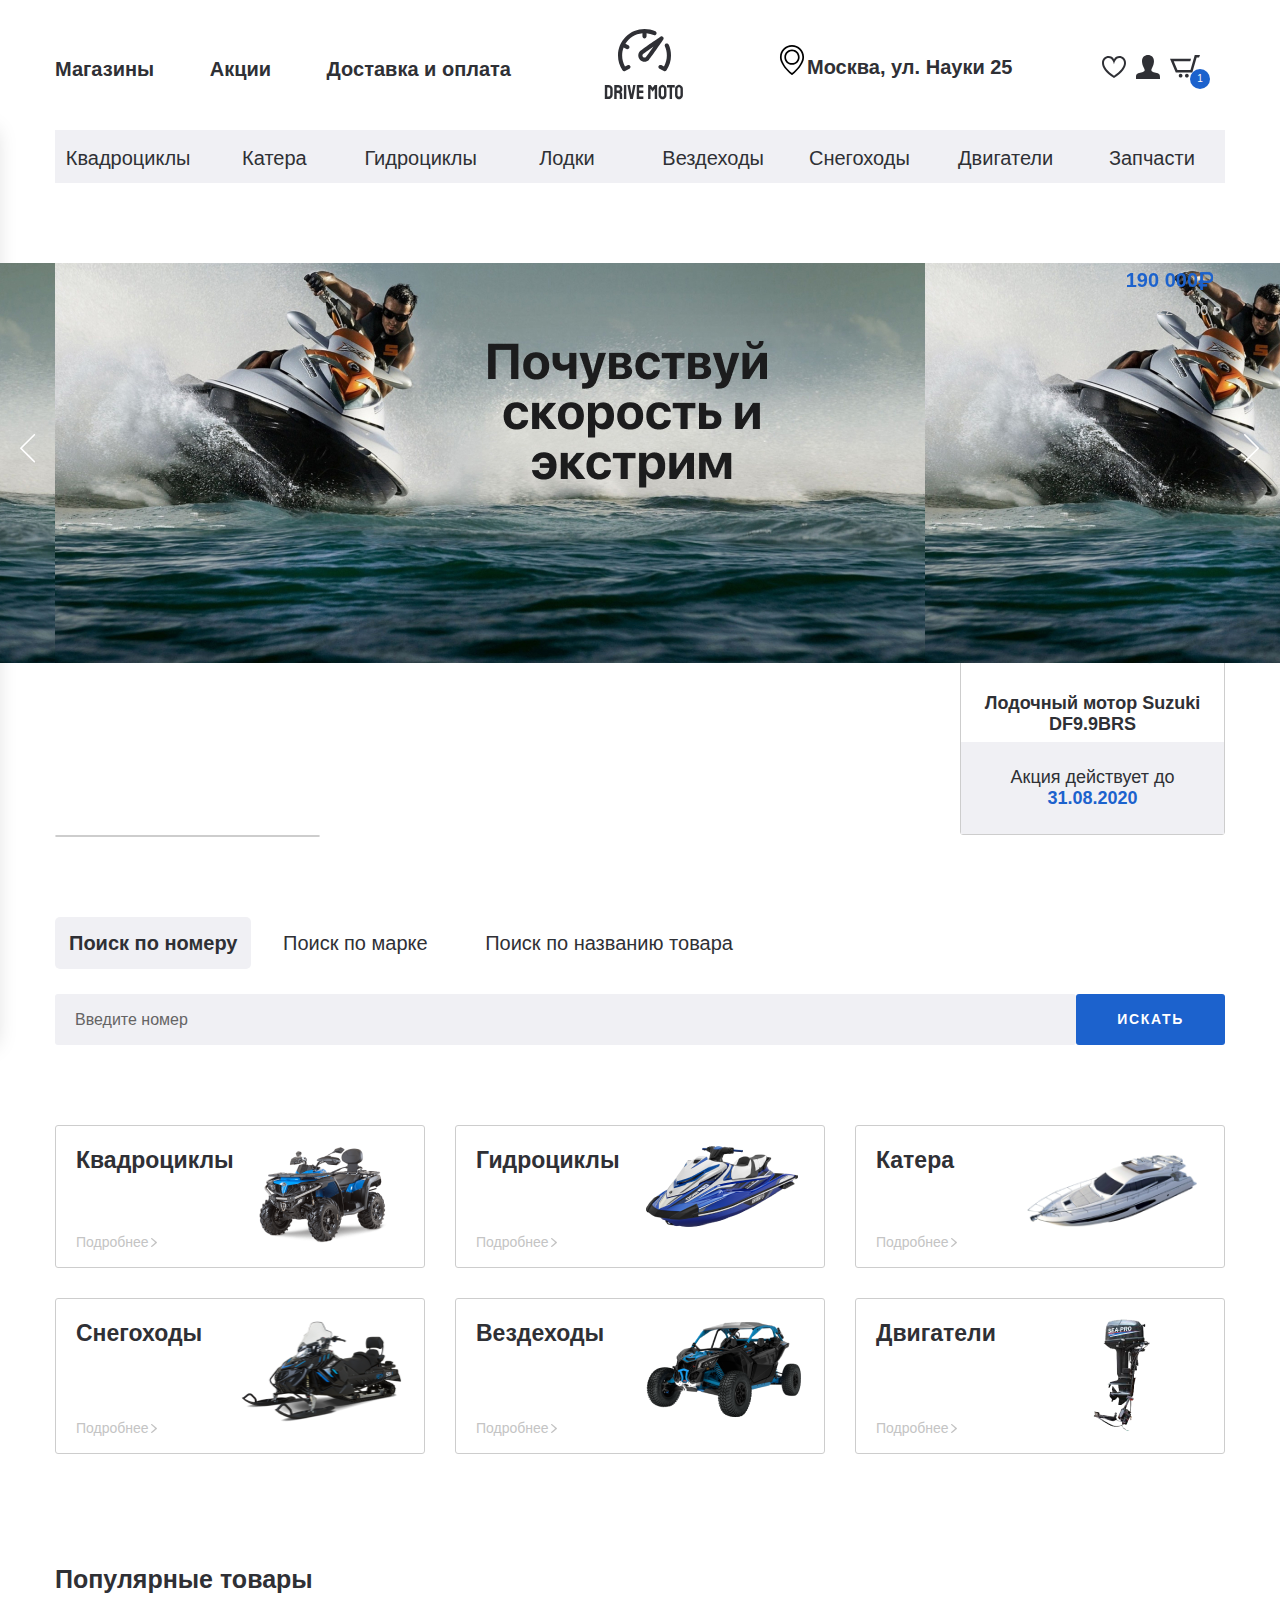
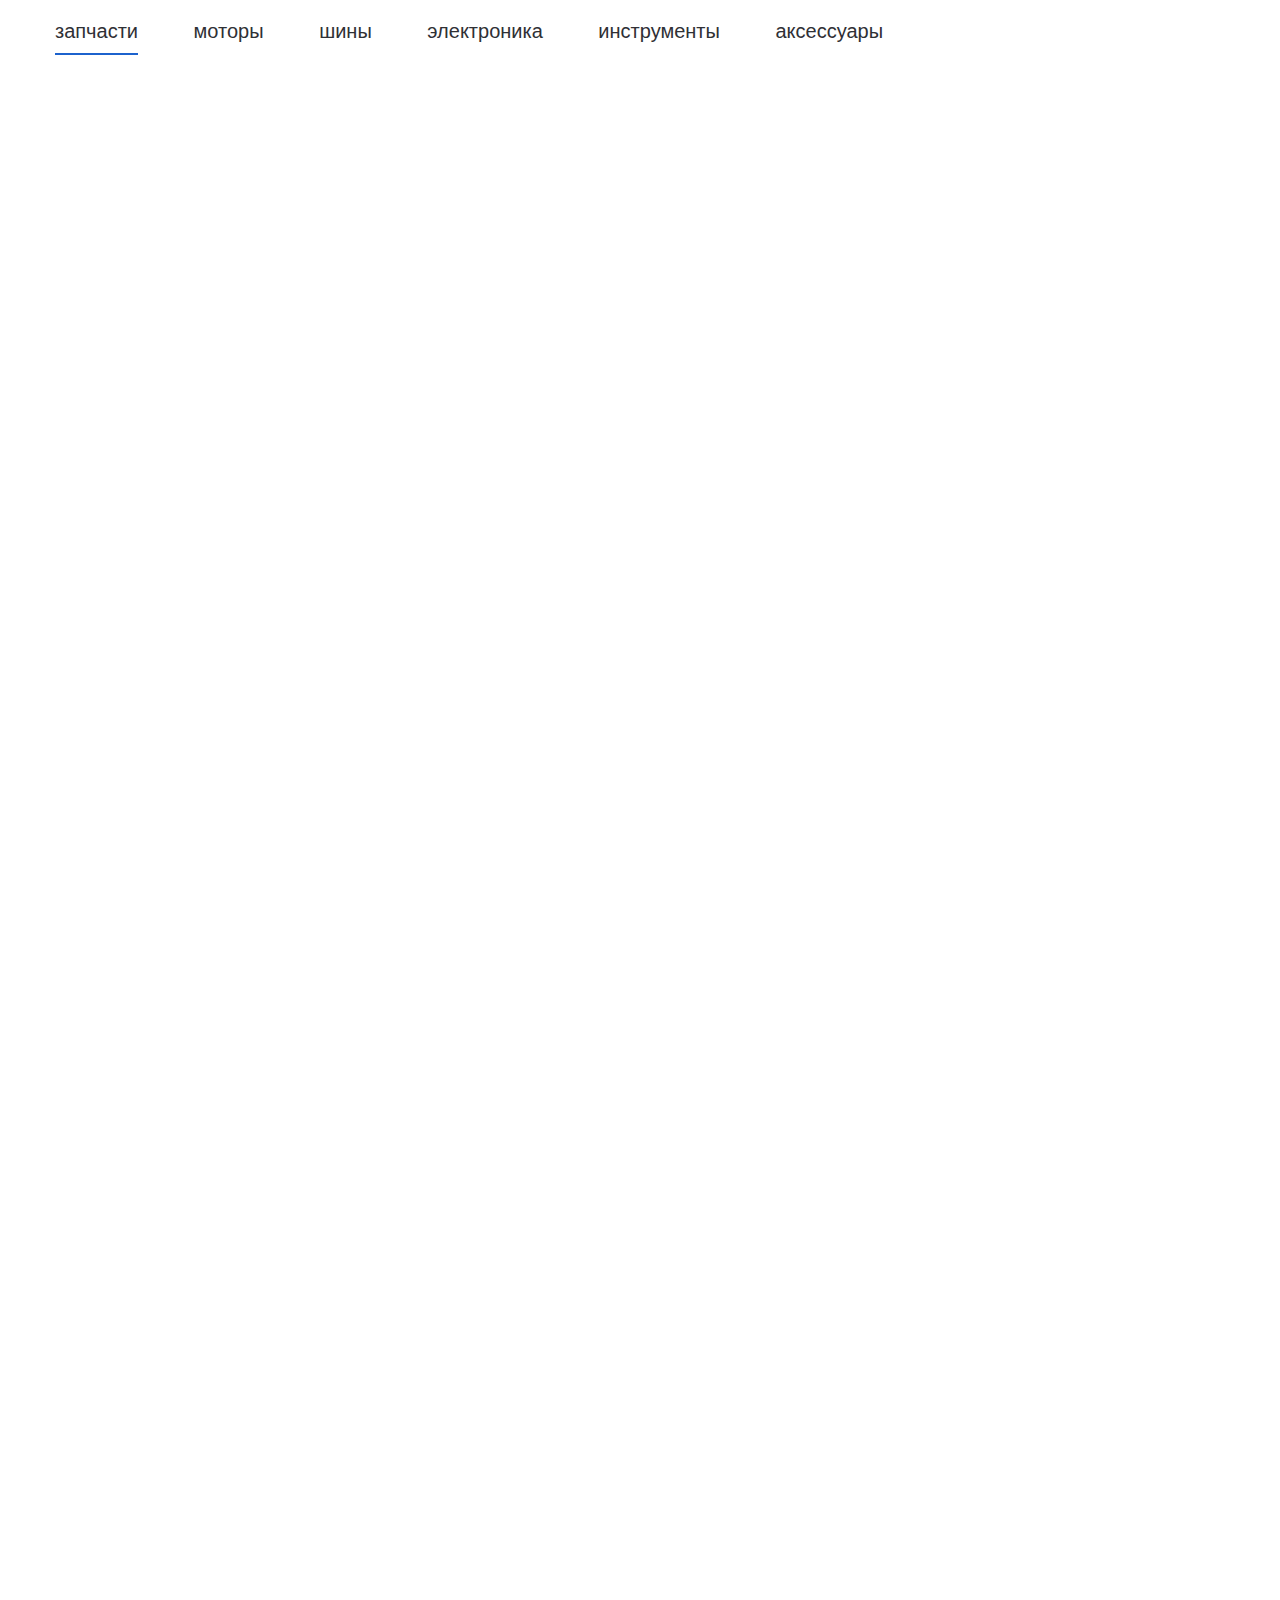
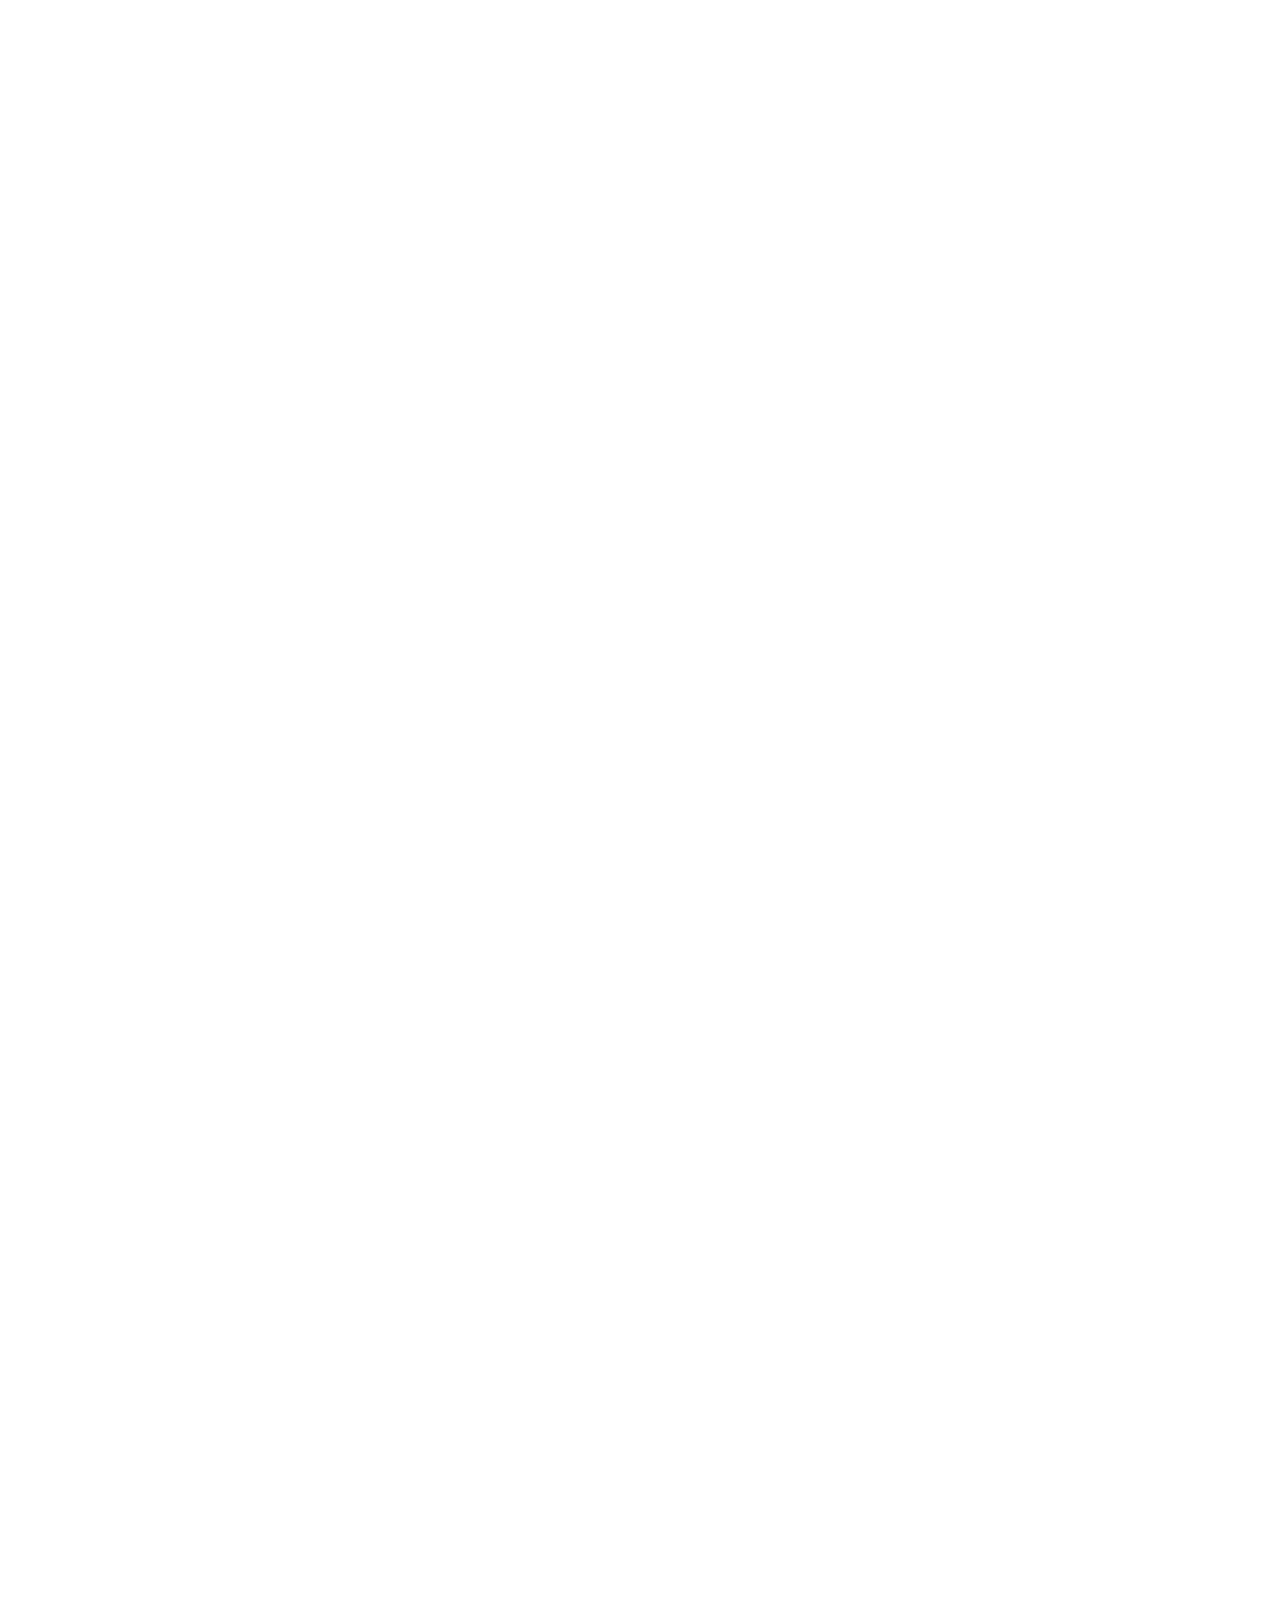
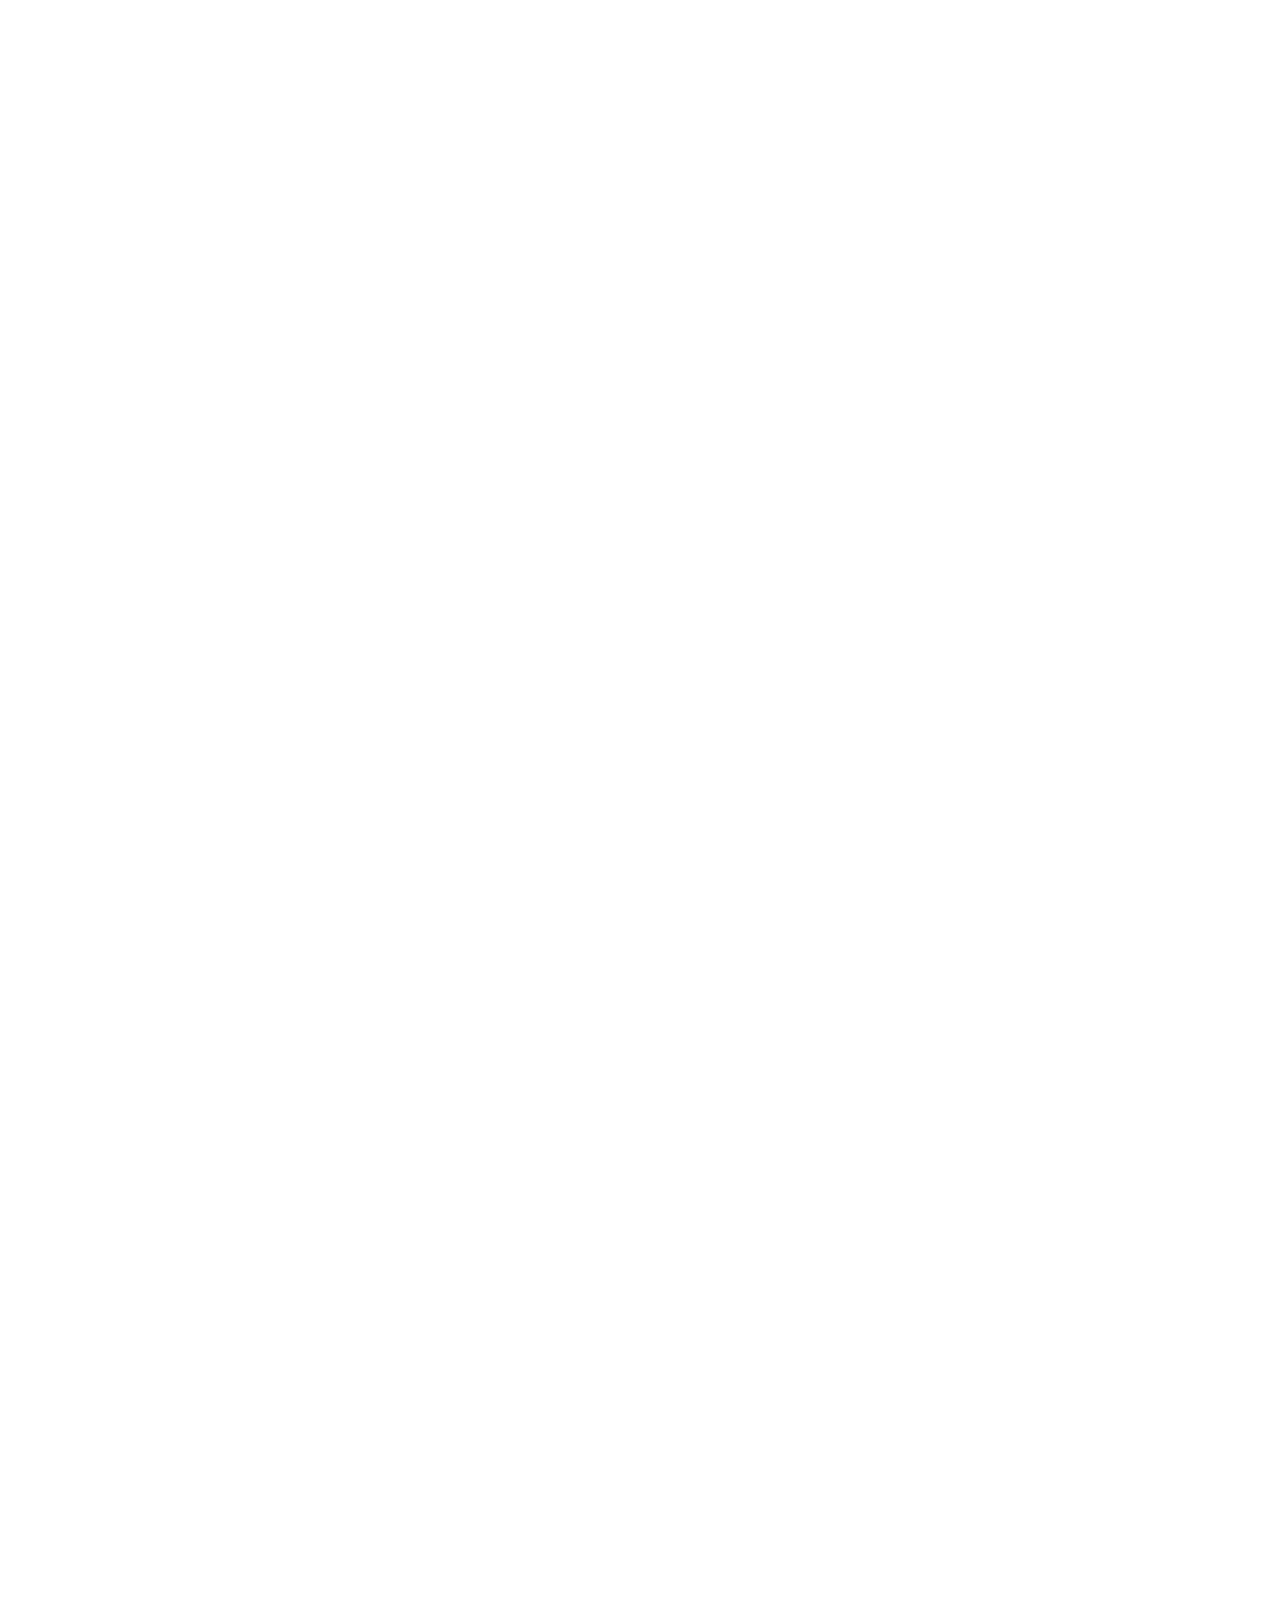
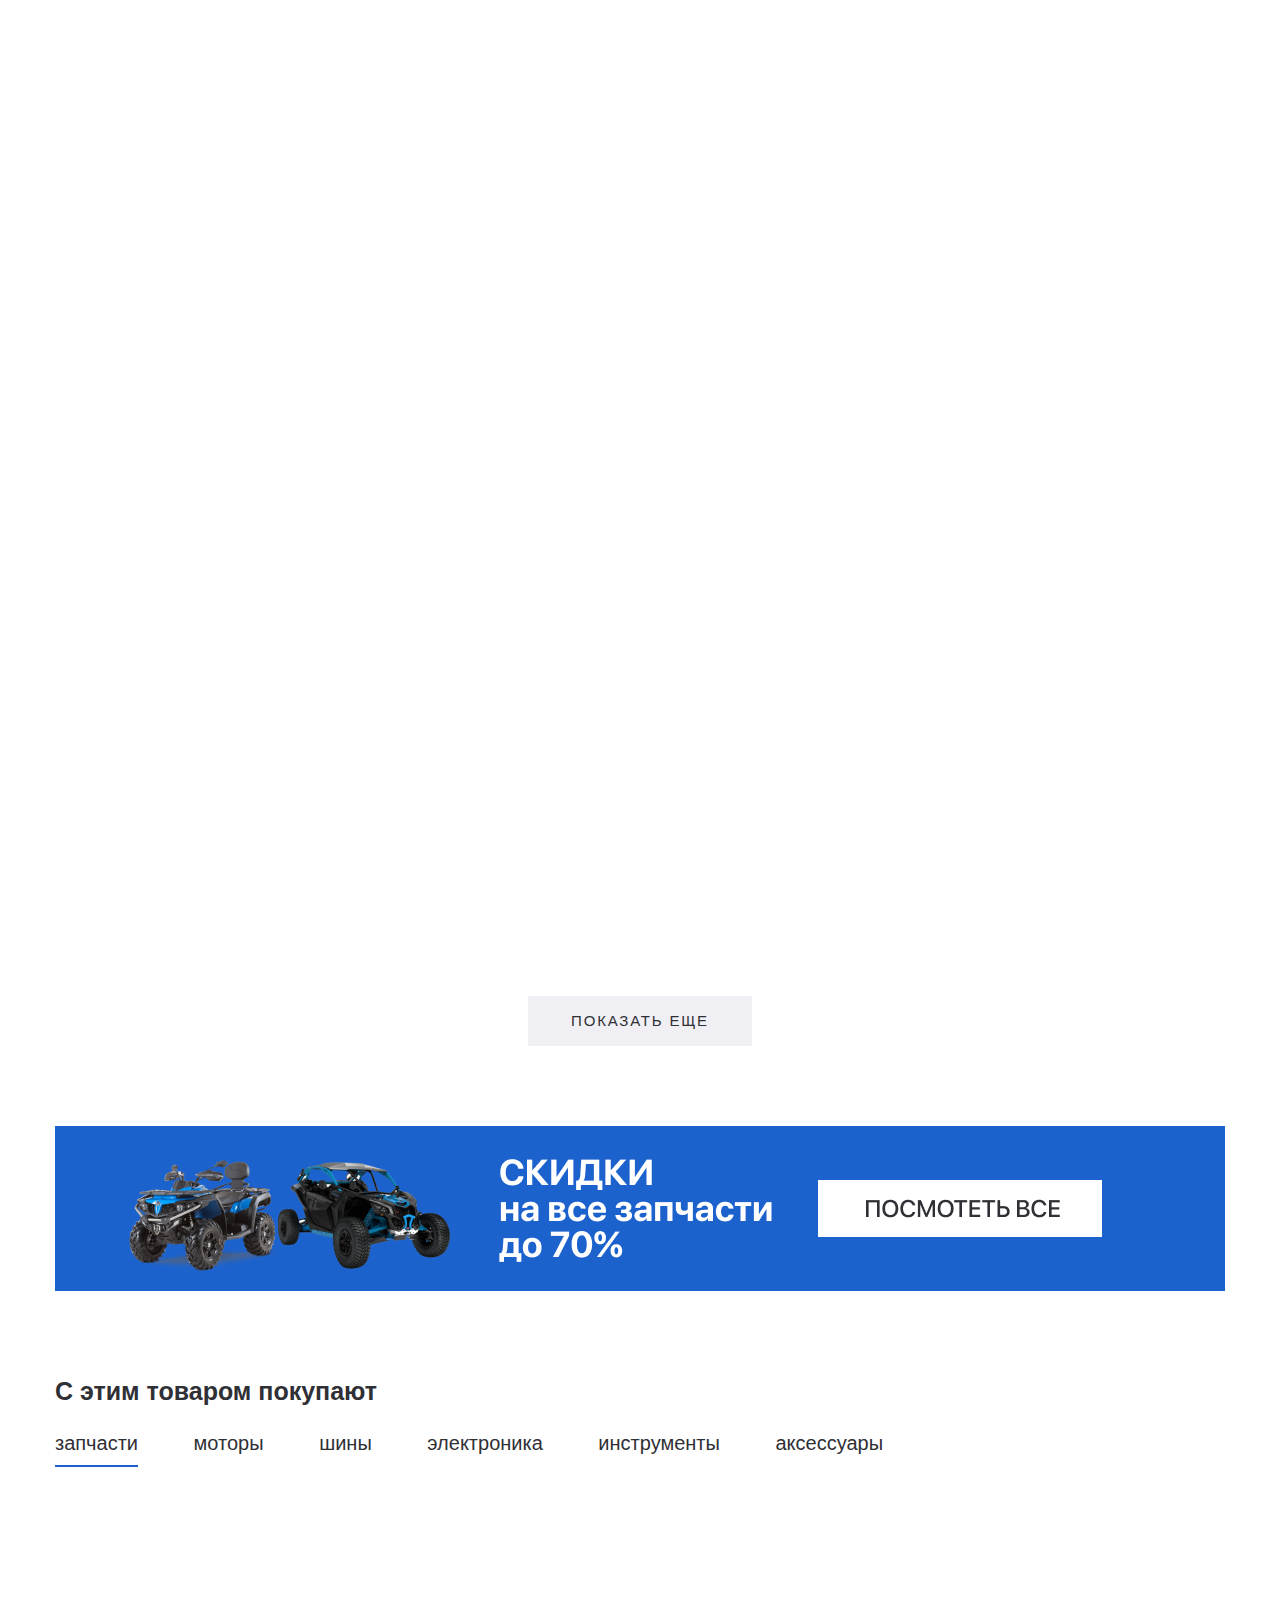
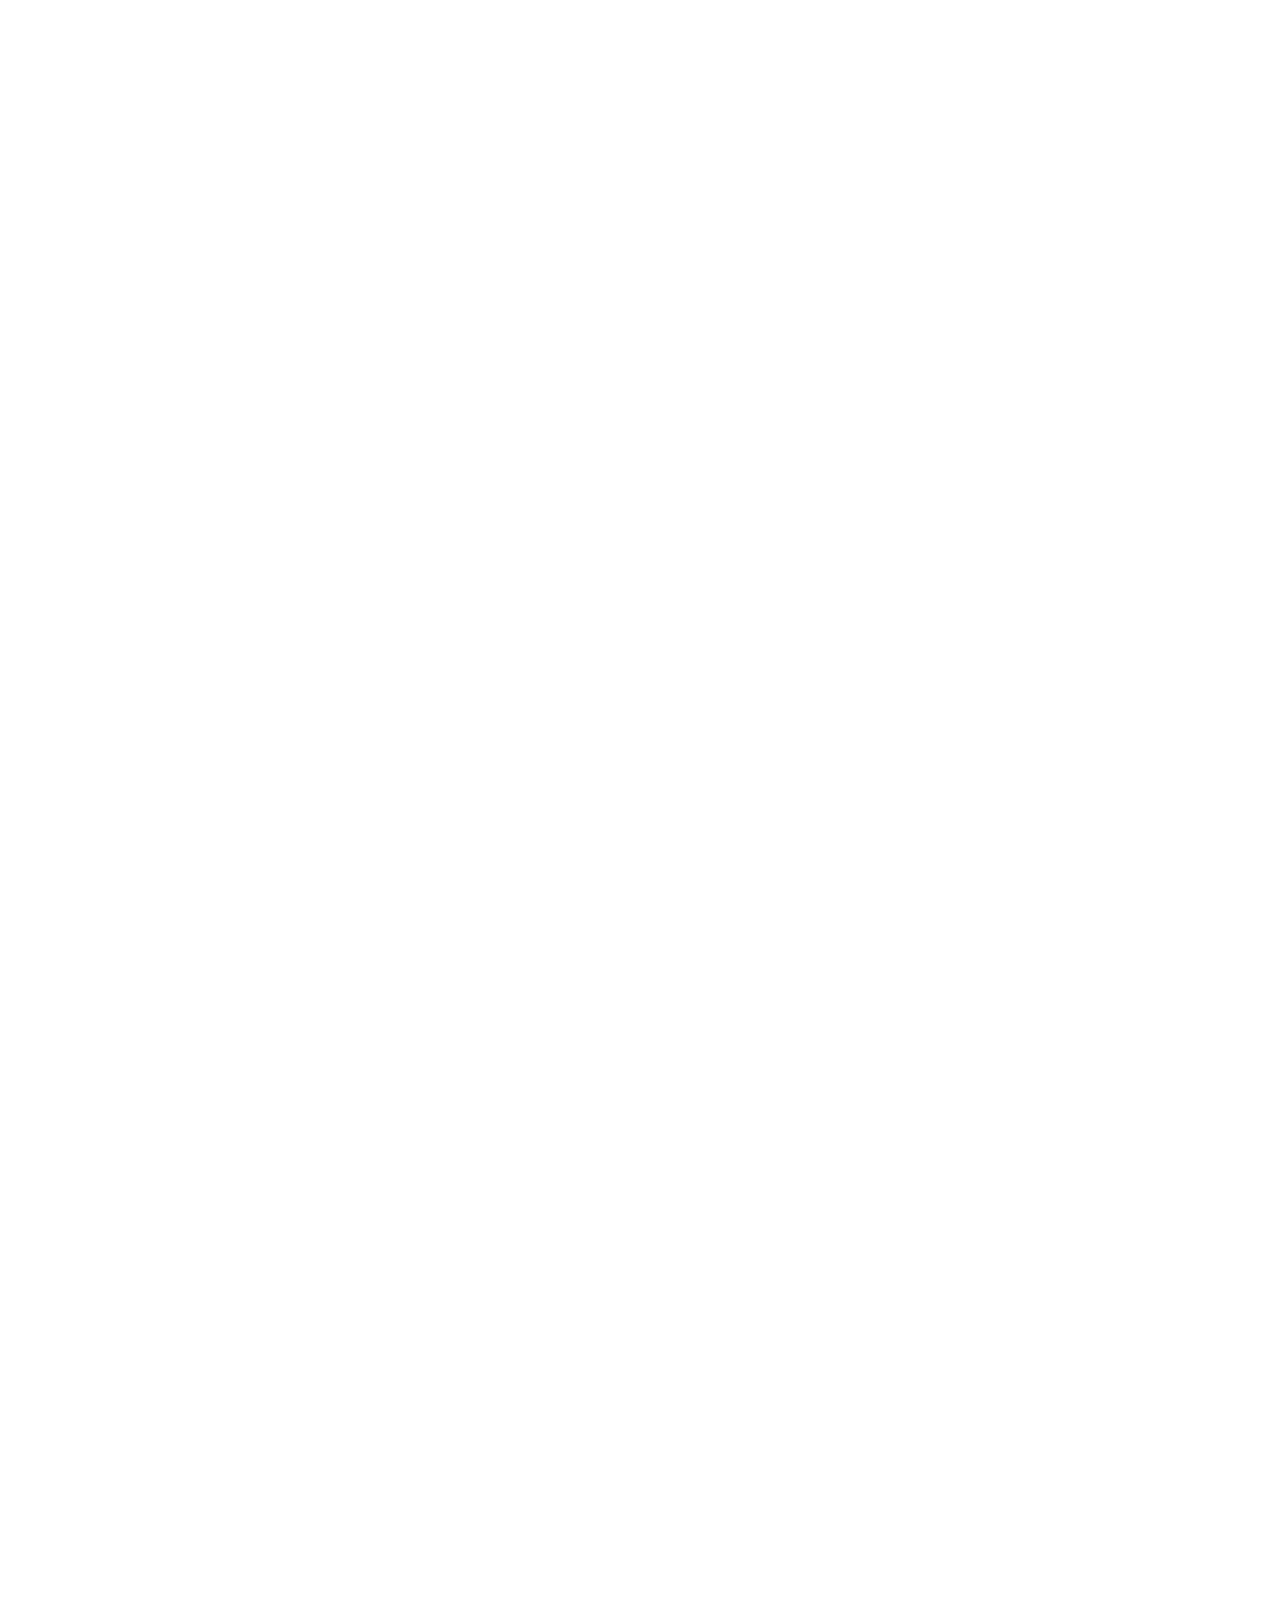
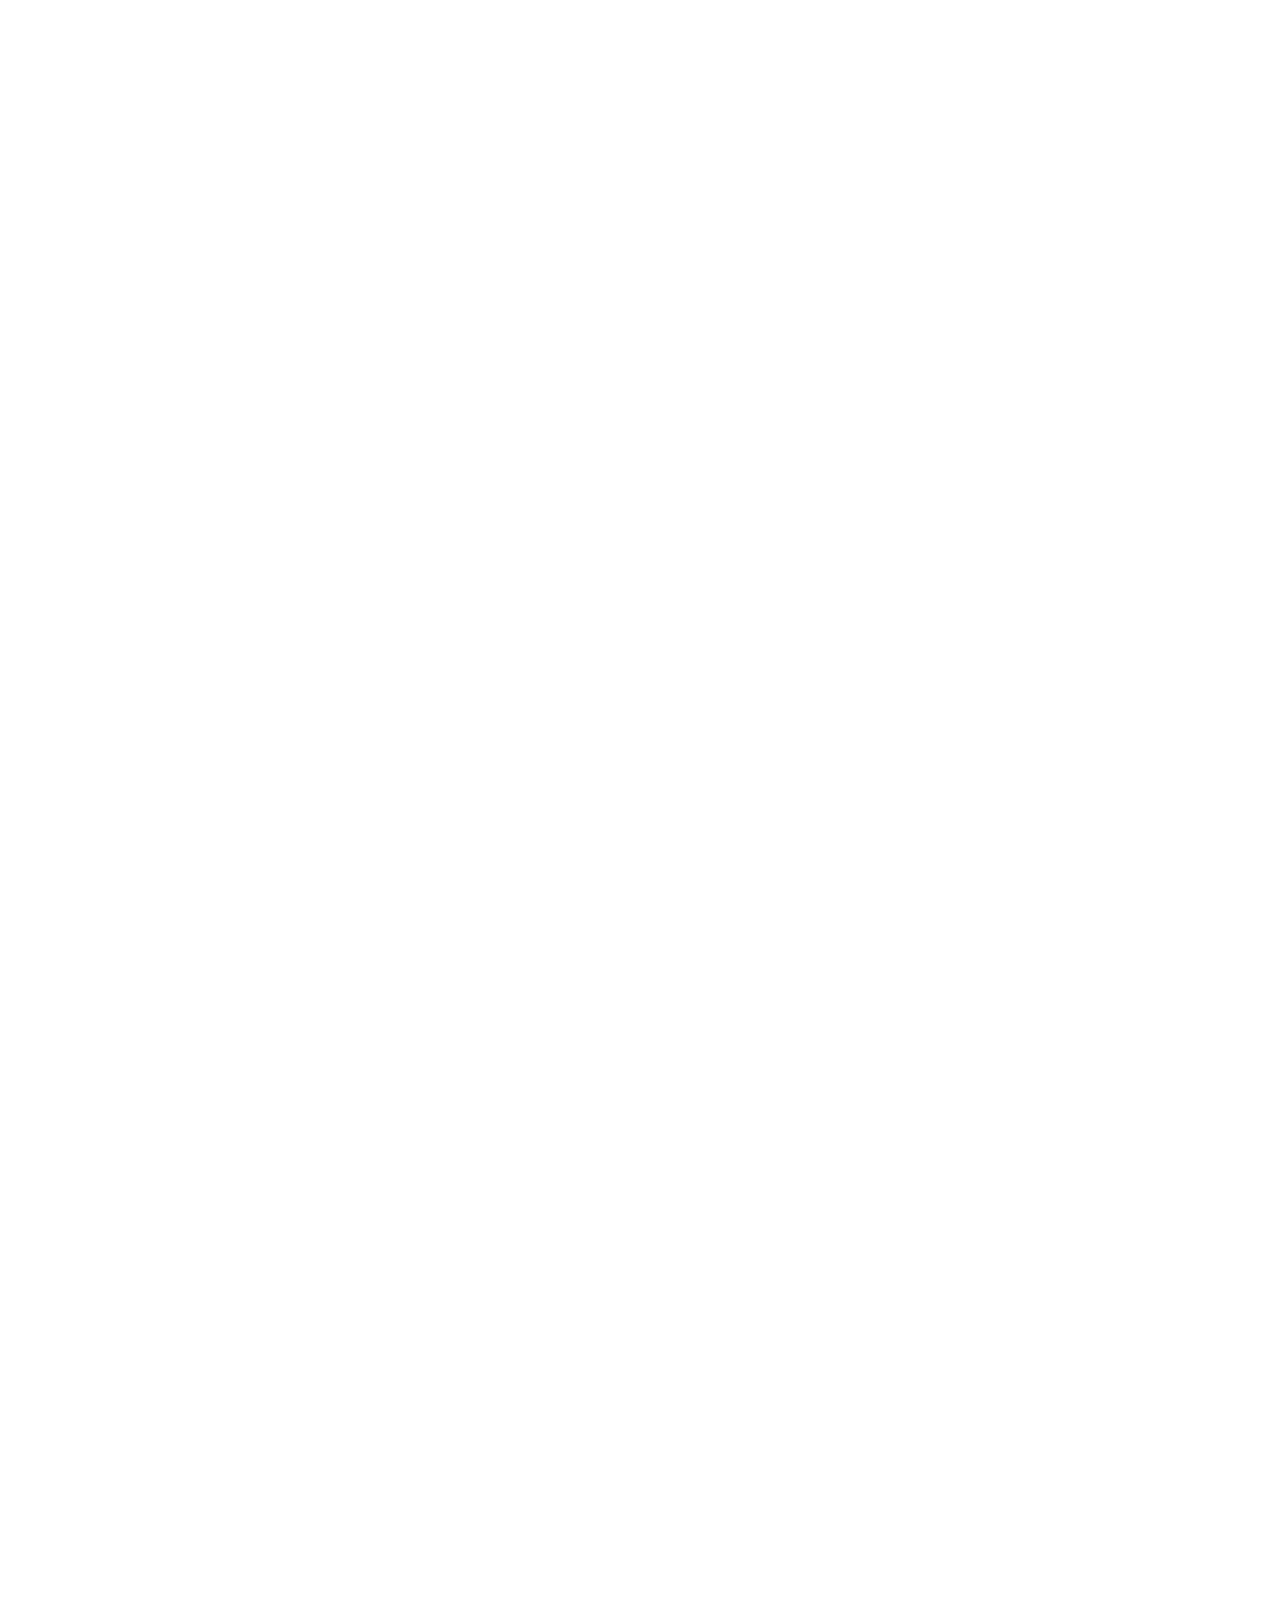
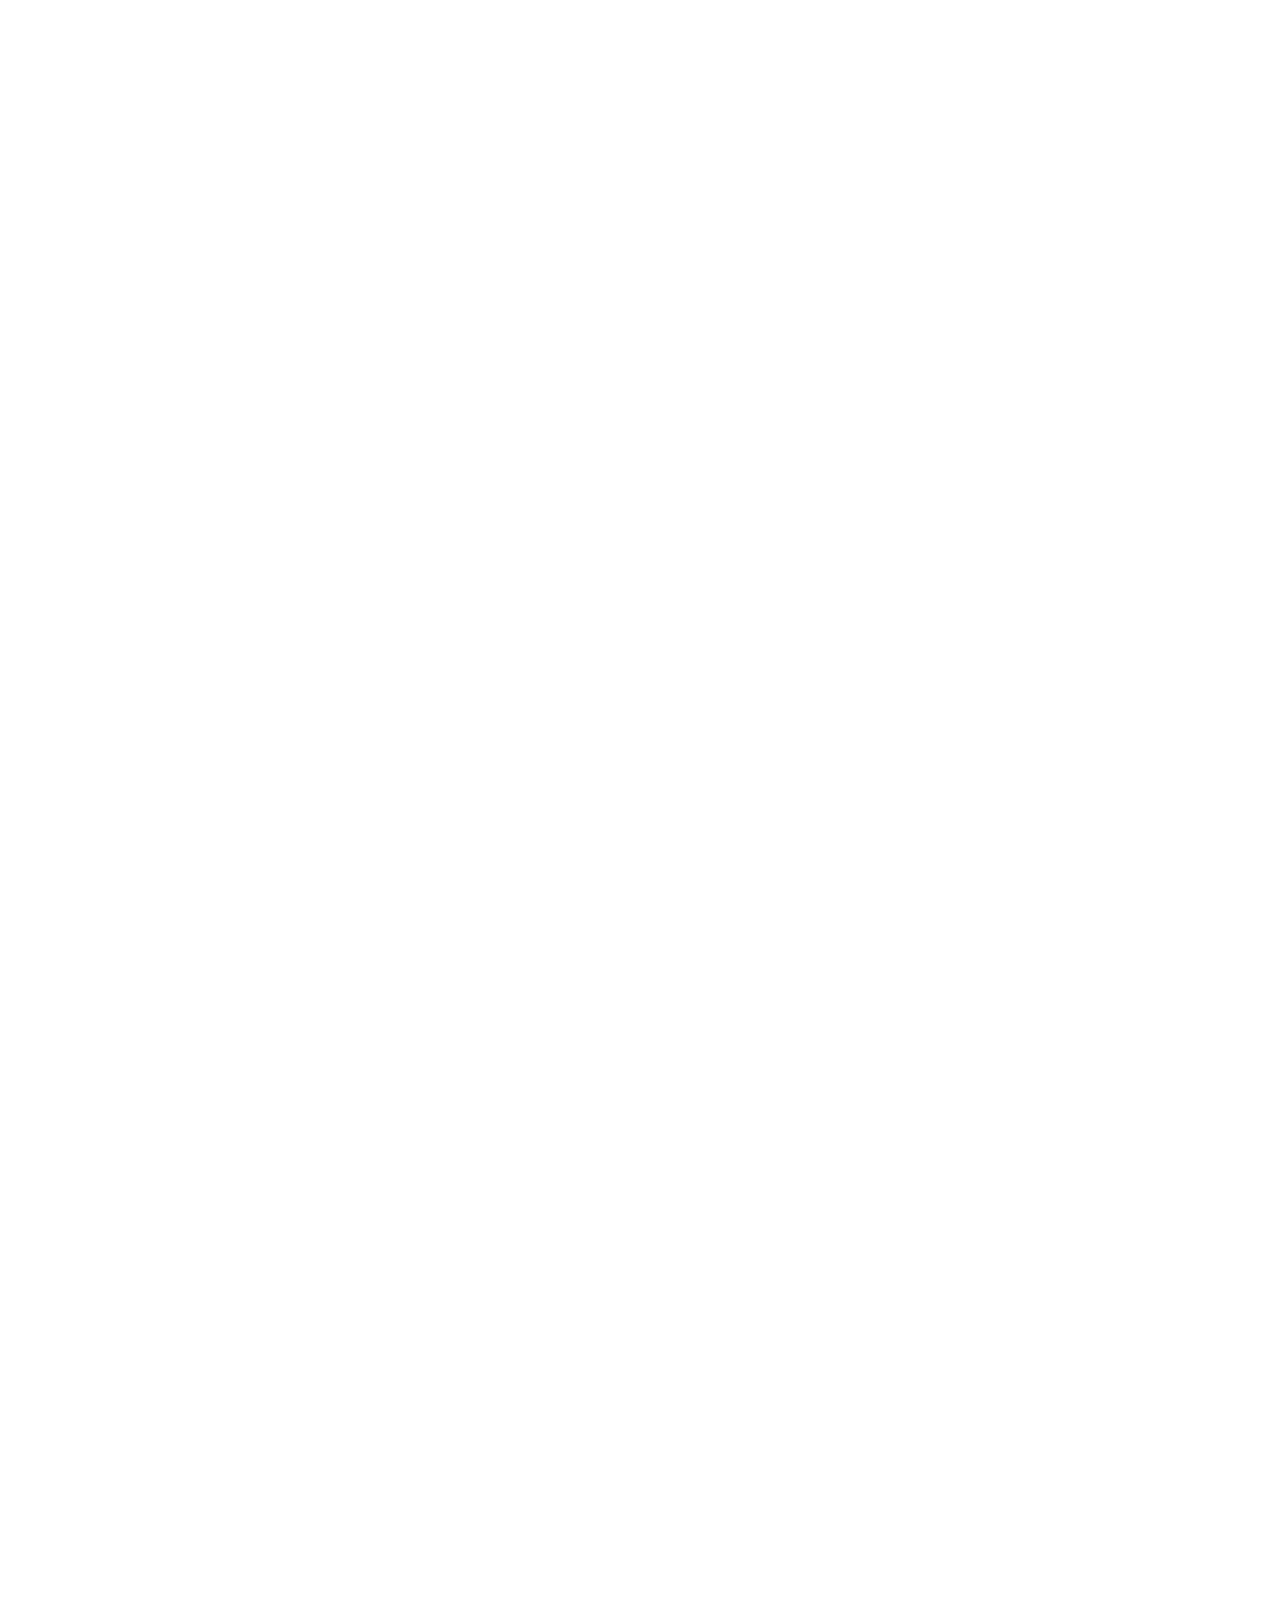
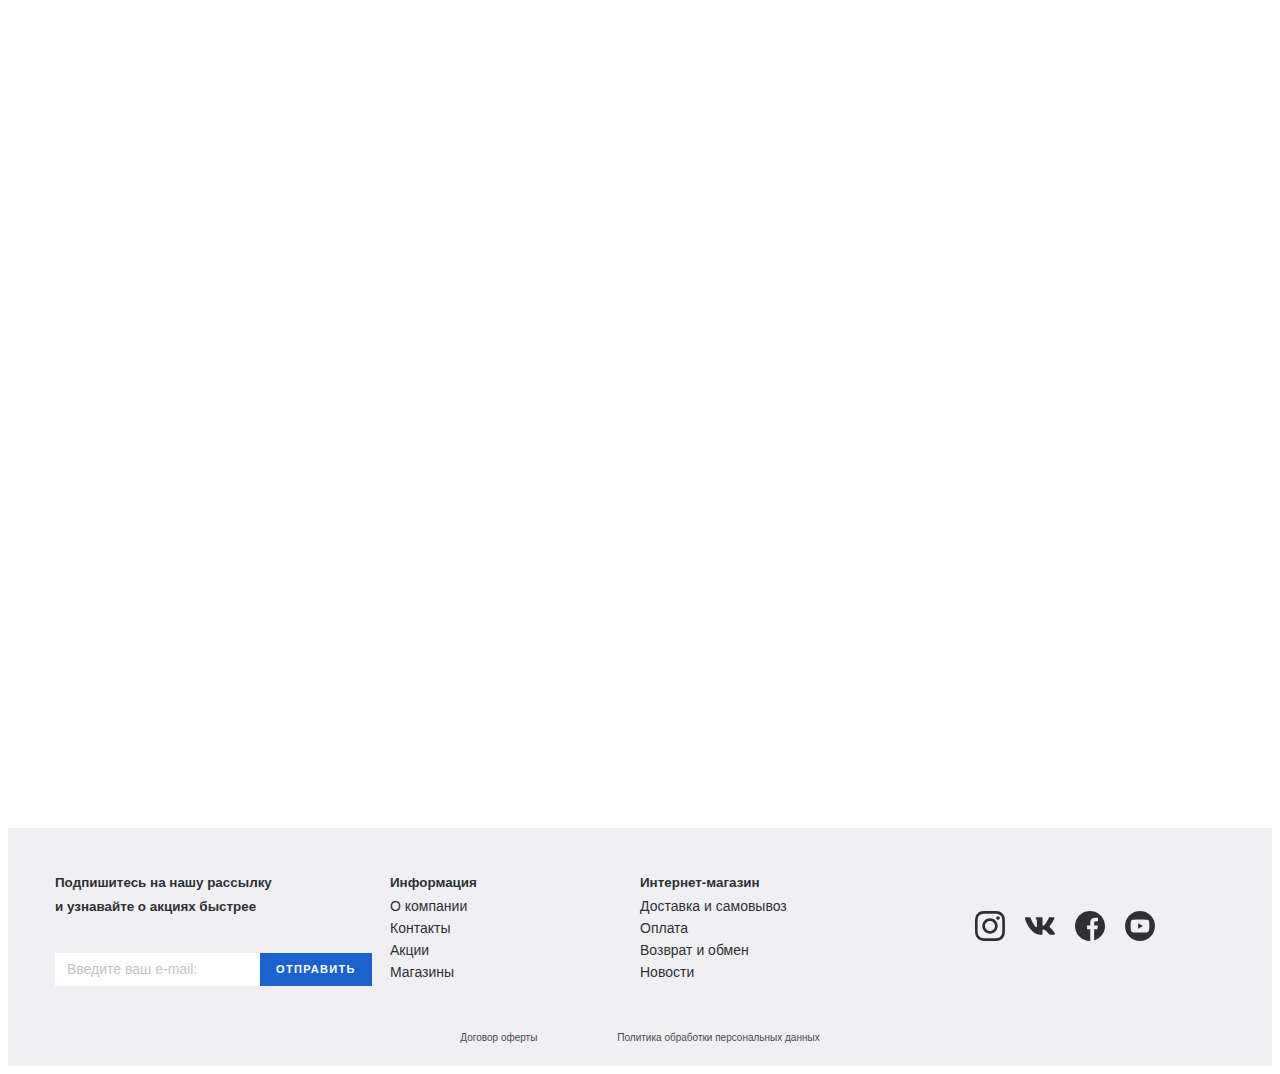
==== index.html @ 2c81cb28 "Update index.html" ====
<!DOCTYPE html>
<html>
<head>
	<meta charset="utf-8">
    <meta name="viewport" content="width=device-width, initial-scale=1,shrink-to-fit=no">
    <meta http-equiv="X-UA-compatible" content="ie=edge">
	<title>Document</title>
	<link rel="stylesheet" href="css/normalize.css">
	<link rel="stylesheet" type="text/css" href="style.css">
<!-- важно1  -->
	<link rel="stylesheet" href="slick-1.8.1/slick/slick.css">
	<!-- <link rel="stylesheet" href="slick-1.8.1/slick/slick.min.js"> -->
	<!-- важно2 -->
	<script src='https://cdnjs.cloudflare.com/ajax/libs/jquery/2.1.3/jquery.min.js'></script>

	<link rel="stylesheet" href="fontspapka/fonts.css">
<!-- 	<link href="https://fonts.googleapis.com/css2?family=Barlow+Condensed:wght@400;700&display=swap" rel="stylesheet"> -->
 <link rel="stylesheet" type="text/css" href="media.css">

	<!-- вторая пачка стилей нахуй ее-->
<!-- 	<link rel="stylesheet" type="text/css" href="ion.rangeSlider.min.css">
	<link rel="stylesheet" type="text/css" href="jquery.formstyler.css">
	<link rel="stylesheet" type="text/css" href="jquery.formstyler.theme.css">
	<link rel="stylesheet" type="text/css" href="jquery.rateyo.min.css"> -->
	<!-- нахуй ненужна -->


</head>

<body>
	<header>
		<div class="header__top">
			<div class="container">
				<div class="header__top-inner">
					<nav class="menu">
						<button class="menu__btn">
							<div class="menu__btn-line"></div>
							<div class="menu__btn-line"></div>
							<div class="menu__btn-line"></div>
						</button>
						<ul class="menu-list">
							<li class="menu-item"><a href="#" class="menu-link">Магазины</a></li>
							<li class="menu-item"><a href="#" class="menu-link">Акции</a></li>
							<li class="menu-item"><a href="#" class="menu-link">Доставка и оплата</a></li>
						</ul>
					</nav>
					<a class="logo" href="#">
						<img class="logo__img" src="img-kvadro/лого.svg">
					</a>
					<div class="header__box">
						<p class="header__adress">
							Москва,  ул. Науки  25
						</p>
						<ul class="user-list">
							<li class="user-list__item">
								<a class="user-list__link" href="#">
								<img src="img-kvadro/Vector.svg">
								</a>
							</li>
							<li class="user-list__item">
								<a class="user-list__link" href="#">
								<img src="img-kvadro/Vectorsecondman.svg">
								</a>
							</li>
							<li class="user-list__item">
								<a class="user-list__link basket" href="#">
								<img src="img-kvadro/Vectorrrrr.svg">
								<p class="basket__num">1</p>
								</a>
							</li>
						</ul>
					</div>
				</div>
			</div>
		</div>
		<ul class="menu-mobile__list">
			<li class="menu-mobile__item">
				<a class="menu-mobile__link" href="#">
					<img class="menu-mobile__img" src="img-kvadro/headik.svg">
					<p>Войти</p>
				</a>
			</li>
			<li class="menu-mobile__item">
				<a class="menu-mobile__link" href="#">
					<img class="menu-mobile__img" src="img-kvadro/headik.svg">
					<p>Регистрация</p>
				</a>
			</li>
			<li class="menu-mobile__item">
				<a class="menu-mobile__link" href="#">
					<img class="menu-mobile__img" src="img-kvadro/health1.svg">
					<p>Избранное</p>
				</a>
			</li>
			<li class="menu-mobile__item">
				<a class="menu-mobile__link" href="#">
					<img class="menu-mobile__img" src="img-kvadro/Vectasefsefor.svg">
					<p>Корзина</p>
				</a>
			</li>
			<li class="menu-mobile__item">
				<a class="menu-mobile__link" href="#">
					<img class="menu-mobile__img" src="img-kvadro/HOME14.svg">
					<p>Магазины</p>
				</a>
			</li>
			<li class="menu-mobile__item">
				<a class="menu-mobile__link" href="#">
					<img class="menu-mobile__img" src="img-kvadro/procent.svg">
					<p>Акции</p>
				</a>
			</li>
			<li class="menu-mobile__item">
				<a class="menu-mobile__link" href="#">
					<img class="menu-mobile__img" src="img-kvadro/dostavka15.svg">
					<p>Доставка и оплата</p>
				</a>
			</li>
			<li class="menu-mobile__item">
				<a class="menu-mobile__link" href="catalog.html">	
					<p>Квадроциклы</p>
				</a>
			</li>
			<li class="menu-mobile__item">
				<a class="menu-mobile__link" href="#">	
					<p>Катера</p>
				</a>
			</li>
			<li class="menu-mobile__item">
				<a class="menu-mobile__link" href="#">	
					<p>Гидроциклы</p>
				</a>
			</li>
			<li class="menu-mobile__item">
				<a class="menu-mobile__link" href="#">	
					<p>Гидроциклы</p>
				</a>
			</li>
			<li class="menu-mobile__item">
				<a class="menu-mobile__link" href="#">	
					<p>Лодки</p>
				</a>
			</li>
			<li class="menu-mobile__item">
				<a class="menu-mobile__link" href="#">	
					<p>Вездеходы</p>
				</a>
			</li>
			<li class="menu-mobile__item">
				<a class="menu-mobile__link" href="#">	
					<p>Снегоходы</p>
				</a>
			</li>
			<li class="menu-mobile__item">
				<a class="menu-mobile__link" href="#">	
					<p>Запчасти</p>
				</a>
			</li>
			

		</ul>
        <div class="menu__mobile-line__wrapper">
		<ul class="menu__mobile-line">
			
							<li class="menu-item"><a href="#" class="menu-link">Магазины</a></li>
							<li class="menu-item"><a href="#" class="menu-link">Акции</a></li>
							<li class="menu-item"><a href="#" class="menu-link">Доставка и оплата</a></li>
						 
		</ul>
         </div>
		<div class="header__bottom">
			<div class="container">
					<ul class="menu-categories">
						<li class="menu-categories__item"><a class="menu-categories__link" href="catalog.html">Квадроциклы</a></li>
						<li class="menu-categories__item"><a class="menu-categories__link" href="catalog.html">Катера</a>
						</li>
						<li class="menu-categories__item"><a class="menu-categories__link" href="catalog.html">Гидроциклы</a>
						</li>
						<li class="menu-categories__item"><a class="menu-categories__link" href="catalog.html">Лодки</a>
						</li>
						<li class="menu-categories__item"><a class="menu-categories__link" href="catalog.html">Вездеходы</a>
						</li>
						<li class="menu-categories__item"><a class="menu-categories__link" href="catalog.html">Снегоходы</a>
						</li>
						<li class="menu-categories__item"><a class="menu-categories__link" href="catalog.html">Двигатели</a>
						</li>
						<li class="menu-categories__item"><a class="menu-categories__link" href="catalog.html">Запчасти</a>
						</li>
					</ul>
			</div>
		</div>
	</header>
 
	<section class="banner-section page-section">
		<div class="container">
			<div class="banner-section__inner">
				<div class="banner-section__slider">
					<a class="banner-section__slider-item" href="#">
						<img class="banner-section__slider-img" src="img-kvadro/слайдер баннер.jpg">
					</a>
					<a class="banner-section__slider-item" href="#">
						<img class="banner-section__slider-img" src="img-kvadro/слайдер баннер.jpg">
					</a>
					<a class="banner-section__slider-item" href="#">
						<img src="img-kvadro/слайдер баннер.jpg">
					</a>
					<a class="banner-section__slider-item" href="#">
						<img class="banner-section__slider-img" src="img-kvadro/слайдер баннер.jpg">
					</a>
					<a class="banner-section__slider-item" href="#">
						<img class="banner-section__slider-img" src="img-kvadro/слайдер баннер.jpg">
					</a>
					<a class="banner-section__slider-item" href="#">
						<img class="banner-section__slider-img"
						 src="img-kvadro/слайдер баннер.jpg">
					</a>
				</div>
				<a class="banner-section__item sale-item" href="#">

                 <div class="sale-item__top">
                 	<div class="sale-item__info">
                 		Акция
                 	</div>
                 	<div class="sale-item__price">
                 		<div class="price sale-item__price-new">
                 			190 000
                 		</div>
                 		<div class="price sale-item__price-old">
                 			226 000
                 		</div>
                 	</div>
                 </div>
                 	<img class="sale-item__img" src="img-kvadro/content-kvadro/content-first1.png">
                 	<h5 class="sale-item__tittle">
                 		Лодочный мотор Suzuki DF9.9BRS

                 	</h5>
                 	<p class="sale-item__footer">
                 		Акция действует до
                 		<span>31.08.2020</span>
                 	</p>
                 </div>
				</a>
			</div>
		</div>
	</section>
	 
	<div class="search page-section">
		<div class="container">
			<div class="search__inner">
				<div class="search__tabs tabs-wrapper">
					<div class="mobile-overflow">
                 <a class="tab search__tabs-item tab--active" href="#tab-1">
                 Поиск по  номеру
             </a>
                 <a class="tab search__tabs-item" href="#tab-2">
                 Поиск по марке
             </a>
                 <a class="tab search__tabs-item" href="#tab-3">
                 Поиск по названию товара
             </a>
				
					
				</div>
				</div>
				<div class="search__content">

					<div id="tab-1" class="tabs-content search__content-item tabs-content--active">
					    <form class="search__content-form">
						<input class="search__content-input" type="text" placeholder="Введите номер">
						<button class="search__content-btn" type="submit">Искать</button>
					    </form>
				    </div>
					<div id="tab-2" class="tabs-content search__content-item">				
						<form class="search__content-form">
						<input class="search__content-input" type="text" placeholder="Введите марку">
						<button class="search__content-btn" type="submit">Искать</button>
					    </form>
				    </div>
					<div id="tab-3" class="tabs-content search__content-item">				
						<form class="search__content-form">
						<input class="search__content-input" type="text" placeholder="Введите название товара">
						<button class="search__content-btn" type="submit">Искать</button>
					    </form>
				    </div>
						
				</div>
			</div>
		</div>
	</div>
	
	<section class="categories page-section">
		<div class="container">
			<div class="categories__inner">
				<a class="categories__item" href="product-page.html">
					<div class="categories__item-info">
						<h4 class="categories__item-tittle">Квадроциклы</h4>
						<p class="categories__item-text">Подробнее</p>
					</div>
					<div class="categories__item-img">
						<img src="img-kvadro/kvadrofirst1.png">
					</div>
				</a>

				<a class="categories__item" href="product-page.html">
					<div class="categories__item-info">
						<h4 class="categories__item-tittle">Гидроциклы</h4>
						<p class="categories__item-text">Подробнее</p>
					</div>
                     <div class="categories__item-img">
					<img src="img-kvadro/jet_ski_PNG90 1.png">
                      </div>
				</a>
				<a class="categories__item" href="product-page.html">
					<div class="categories__item-info">
						<h4 class="categories__item-tittle">Катера</h4>
						<p class="categories__item-text">Подробнее</p>
					</div>
					<div class="categories__item-img">
						<img class="categories__item-img" src="img-kvadro/boat_PNG36 1.png">
					</div>
					
				</a>
				<a class="categories__item" href="product-page.html">
					<div class="categories__item-info">
						<h4 class="categories__item-tittle">Снегоходы</h4>
						<p class="categories__item-text">Подробнее</p>
					</div>
					<div class="categories__item-img">
						<img class="categories__item-img" src="img-kvadro/rmvector551 1.png">
					</div>
					
				</a>
				<a class="categories__item" href="product-page.html">
					<div class="categories__item-info">
						<h4 class="categories__item-tittle">Вездеходы</h4>
						<p class="categories__item-text">Подробнее</p>
					</div>
					<div class="categories__item-img">
						<img class="categories__item-img" src="img-kvadro/2018-Maverick-X3-X-rc-TURBO-R-Carbon-Black-and-Octane-Blue_3-4-front4072 1.png">
					</div>
					
				</a>
				<a class="categories__item" href="product-page.html">
					<div class="categories__item-info">
						<h4 class="categories__item-tittle">Двигатели</h4>
						<p class="categories__item-text">Подробнее</p>
					</div>
					<div class="categories__item-img">
						<img class="categories__item-img" src="img-kvadro/images 1.png">
					</div>
					
				</a>
			</div>
		</div>
	</section>

	<section class="products">
		<div class="container">
			<div class="products__inner">
				<h3 class="product__tittle">
					Популярные товары
				</h3>
				<div class="tabs-wrapper">
				<div class="tabs products__tabs mobile-overflow">
					<a class="tab products__tab tab--active" href="#product-tab-1">запчасти</a>
					<a class="tab products__tab" href="#product-tab-2">моторы</a>
					<a class="tab products__tab" href="#product-tab-3">шины</a>
					<a class="tab products__tab" href="#product-tab-4">электроника</a>
					<a class="tab products__tab" href="#product-tab-5">инструменты</a>
					<a class="tab products__tab" href="#product-tab-6">аксессуары</a>
				</div>
			</div>
				<div class="tabs-container products__container">
					<div id="product-tab-1" class="tabs-content products__content tabs-content--active">

							<div class="product-slider">
								<div class="product-slider__item">
									<div class="product-item__wrapper">
										<button class="product-item__favorite">

										</button>

										<button class="product-item__basket">
											<img src="img-kvadro/basket_in_svg.svg">
										</button>
										<a class="product-item__notify-link" href="#">
											<span>Сообщить о поступлении</span>
										</a>
										<a class="product-item" href="#">
										<p class="product-item__hover-text">
											посмотреть товар
										</p>
										<img class="product-item__img" src="img-kvadro/content-kvadro/product1.png">
										<h4 class="product-item__tittle">
											Водонепроницаемый
                                            Рюкзак
										</h4>
										<p class="price product-item__price">
											9 800 ₽
										</p>
										<p class="product-item__notify-text">
											нет в наличии
										</p>
											
										
										
									</a>
									</div>
									
								</div>
								<div class="product-slider__item">
									<div class="product-item__wrapper">
										<button class="product-item__favorite">

										</button>

										<button class="product-item__basket">
											<img src="img-kvadro/basket_in_svg.svg">
										</button>
										<a class="product-item__notify-link" href="#">
											<span>Сообщить о поступлении</span>
										</a>
										<a class="product-item product-item--sale" href="#">
										<p class="product-item__hover-text">
											посмотреть товар
										</p>
										<img class="product-item__img" src="img-kvadro/content-kvadro/product1.png">
										<h4 class="product-item__tittle">
											Водонепроницаемый
                                            Рюкзак
										</h4>
										<p class="price product-item__price">
											9 800 ₽
										</p>
										<p class="product-item__notify-text">
											нет в наличии
										</p>
											
										
										
									</a>
									</div>
									
								</div>
								<div class="product-slider__item">
									<div class="product-item__wrapper product-item__not-available">
										<button class="product-item__favorite">

										</button>

										<button class="product-item__basket">
											<img src="img-kvadro/basket_in_svg.svg">
										</button>
										<a class="product-item__notify-link" href="#">
											<span>Сообщить о поступлении</span>
										</a>
										<a class="product-item product-item--sale" href="#">
										<p class="product-item__hover-text">
											посмотреть товар
										</p>
										<img class="product-item__img" src="img-kvadro/content-kvadro/product1.png">
										<h4 class="product-item__tittle">
											Водонепроницаемый
                                            Рюкзак
										</h4>
										<p class="price product-item__price">
											9 800 ₽
										</p>
										<p class="product-item__notify-text">
											нет в наличии
										</p>
											
										
										
									</a>
									</div>
									
								</div>
								<div class="product-slider__item">
									<div class="product-item__wrapper">
										<button class="product-item__favorite">

										</button>

										<button class="product-item__basket">
											<img src="img-kvadro/basket_in_svg.svg">
										</button>
										<a class="product-item__notify-link" href="#">
											<span>Сообщить о поступлении</span>
										</a>
										<a class="product-item product-item--sale" href="#">
										<p class="product-item__hover-text">
											посмотреть товар
										</p>
										<img class="product-item__img" src="img-kvadro/content-kvadro/product1.png">
										<h4 class="product-item__tittle">
											Водонепроницаемый
                                            Рюкзак
										</h4>
										<p class="price product-item__price">
											9 800 ₽
										</p>
										<p class="product-item__notify-text">
											нет в наличии
										</p>
											
										
										
									</a>
									</div>
									
								</div>
								<div class="product-slider__item">
									<div class="product-item__wrapper product-item__not-available">
										<button class="product-item__favorite">

										</button>

										<button class="product-item__basket">
											<img src="img-kvadro/basket_in_svg.svg">
										</button>
										<a class="product-item__notify-link" href="#">
											<span>Сообщить о поступлении</span>
										</a>
										<a class="product-item product-item--sale" href="#">
										<p class="product-item__hover-text">
											посмотреть товар
										</p>
										<img class="product-item__img" src="img-kvadro/content-kvadro/product1.png">
										<h4 class="product-item__tittle">
											Водонепроницаемый
                                            Рюкзак
										</h4>
										<p class="price product-item__price">
											9 800 ₽
										</p>
										<p class="product-item__notify-text">
											нет в наличии
										</p>
											
										
										
									</a>
									</div>
									
								</div>
							</div>
						</div>
						<div id="product-tab-2" class="tabs-content products__content">



							<div class="product-slider">
								<div class="product-slider__item">
									<div class="product-item__wrapper">
										<button class="product-item__favorite">

										</button>

										<button class="product-item__basket">
											<img src="img-kvadro/basket_in_svg.svg">
										</button>
										<a class="product-item__notify-link" href="#">
											<span>Сообщить о поступлении</span>
										</a>
										<a class="product-item" href="#">
										<p class="product-item__hover-text">
											посмотреть товар
										</p>
										<img class="product-item__img" src="img-kvadro/content-kvadro/product1.png">
										<h4 class="product-item__tittle">
											Водонепроницаемый
                                            Рюкзак
										</h4>
										<p class="price product-item__price">
											9 800 ₽
										</p>
										<p class="product-item__notify-text">
											нет в наличии
										</p>
											
										
										
									</a>
									</div>
									
								</div>
								<div class="product-slider__item">
									<div class="product-item__wrapper">
										<button class="product-item__favorite">

										</button>

										<button class="product-item__basket">
											<img src="img-kvadro/basket_in_svg.svg">
										</button>
										<a class="product-item__notify-link" href="#">
											<span>Сообщить о поступлении</span>
										</a>
										<a class="product-item product-item--sale" href="#">
										<p class="product-item__hover-text">
											посмотреть товар
										</p>
										<img class="product-item__img" src="img-kvadro/content-kvadro/product1.png">
										<h4 class="product-item__tittle">
											Водонепроницаемый
                                            Рюкзак
										</h4>
										<p class="price product-item__price">
											9 800 ₽
										</p>
										<p class="product-item__notify-text">
											нет в наличии
										</p>
											
										
										
									</a>
									</div>
									
								</div>
								<div class="product-slider__item">
									<div class="product-item__wrapper product-item__not-available">
										<button class="product-item__favorite">

										</button>

										<button class="product-item__basket">
											<img src="img-kvadro/basket_in_svg.svg">
										</button>
										<a class="product-item__notify-link" href="#">
											<span>Сообщить о поступлении</span>
										</a>
										<a class="product-item product-item--sale" href="#">
										<p class="product-item__hover-text">
											посмотреть товар
										</p>
										<img class="product-item__img" src="img-kvadro/content-kvadro/product1.png">
										<h4 class="product-item__tittle">
											Водонепроницаемый
                                            Рюкзак
										</h4>
										<p class="price product-item__price">
											9 800 ₽
										</p>
										<p class="product-item__notify-text">
											нет в наличии
										</p>
											
										
										
									</a>
									</div>
									
								</div>
								<div class="product-slider__item">
									<div class="product-item__wrapper">
										<button class="product-item__favorite">

										</button>

										<button class="product-item__basket">
											<img src="img-kvadro/basket_in_svg.svg">
										</button>
										<a class="product-item__notify-link" href="#">
											<span>Сообщить о поступлении</span>
										</a>
										<a class="product-item product-item--sale" href="#">
										<p class="product-item__hover-text">
											посмотреть товар
										</p>
										<img class="product-item__img" src="img-kvadro/content-kvadro/product1.png">
										<h4 class="product-item__tittle">
											Водонепроницаемый
                                            Рюкзак
										</h4>
										<p class="price product-item__price">
											9 800 ₽
										</p>
										<p class="product-item__notify-text">
											нет в наличии
										</p>
											
										
										
									</a>
									</div>
									
								</div>
								<div class="product-slider__item">
									<div class="product-item__wrapper product-item__not-available">
										<button class="product-item__favorite">

										</button>

										<button class="product-item__basket">
											<img src="img-kvadro/basket_in_svg.svg">
										</button>
										<a class="product-item__notify-link" href="#">
											<span>Сообщить о поступлении</span>
										</a>
										<a class="product-item product-item--sale" href="#">
										<p class="product-item__hover-text">
											посмотреть товар
										</p>
										<img class="product-item__img" src="img-kvadro/content-kvadro/product1.png">
										<h4 class="product-item__tittle">
											Водонепроницаемый
                                            Рюкзак
										</h4>
										<p class="price product-item__price">
											9 800 ₽
										</p>
										<p class="product-item__notify-text">
											нет в наличии
										</p>
											
										
										
									</a>
									</div>
									
								</div>
							</div>
						</div>
					<div id="product-tab-3" class="tabs-content products__content">slider-3</div>
					<div id="product-tab-4" class="tabs-content products__content">slider-4</div>
					<div id="product-tab-5" class="tabs-content products__content">slider-5</div>
					<div id="product-tab-6" class="tabs-content products__content">slider-6</div>
					

						
					<!-- один див надо убрать вроде как блять -->
				</div>

			</div>
			<div class="product__more">
				
			
			<a class="product__more-link" href="#">
				Показать еще
			</a>
			</div>
		</div>
			
		</div>
	</section>
	 

	<div class="banner">
	<div class="container">
	<a class="banner__link" href="#">
		<img src="img-kvadro/content-kvadro/banner.jpg">
	</a>
    </div>
    </div>

     
    	<section class="products">
		<div class="container">
			<div class="products__inner">
				<h3 class="product__tittle">
					С этим товаром покупают
				</h3>
				<div class="tabs-wrapper">
				<div class="tabs products__tabs mobile-overflow">
					<a class="tab products__tab tab--active" href="#popular-tab-1">запчасти</a>
					<a class="tab products__tab" href="#popular-tab-2">моторы</a>
					<a class="tab products__tab" href="#popular-tab-3">шины</a>
					<a class="tab products__tab" href="#popular-tab-4">электроника</a>
					<a class="tab products__tab" href="#popular-tab-5">инструменты</a>
					<a class="tab products__tab" href="#popular-tab-6">аксессуары</a>
				</div>
			</div>
				<div class="tabs-container products__container">
					<div id="popular-tab-1" class="tabs-content products__content tabs-content--active">

							<div class="product-slider">
								<div class="product-slider__item">
									<div class="product-item__wrapper">
										<button class="product-item__favorite">

										</button>

										<button class="product-item__basket">
											<img src="img-kvadro/basket_in_svg.svg">
										</button>
										<a class="product-item__notify-link" href="#">
											<span>Сообщить о поступлении</span>
										</a>
										<a class="product-item" href="#">
										<p class="product-item__hover-text">
											посмотреть товар
										</p>
										<img class="product-item__img" src="img-kvadro/content-kvadro/product1.png">
										<h4 class="product-item__tittle">
											Водонепроницаемый
                                            Рюкзак
										</h4>
										<p class="price product-item__price">
											9 800 ₽
										</p>
										<p class="product-item__notify-text">
											нет в наличии
										</p>
											
										
										
									</a>
									</div>
									
								</div>
								<div class="product-slider__item">
									<div class="product-item__wrapper">
										<button class="product-item__favorite">

										</button>

										<button class="product-item__basket">
											<img src="img-kvadro/basket_in_svg.svg">
										</button>
										<a class="product-item__notify-link" href="#">
											<span>Сообщить о поступлении</span>
										</a>
										<a class="product-item product-item--sale" href="#">
										<p class="product-item__hover-text">
											посмотреть товар
										</p>
										<img class="product-item__img" src="img-kvadro/content-kvadro/product1.png">
										<h4 class="product-item__tittle">
											Водонепроницаемый
                                            Рюкзак
										</h4>
										<p class="price product-item__price">
											9 800 ₽
										</p>
										<p class="product-item__notify-text">
											нет в наличии
										</p>
											
										
										
									</a>
									</div>
									
								</div>
								<div class="product-slider__item">
									<div class="product-item__wrapper product-item__not-available">
										<button class="product-item__favorite">

										</button>

										<button class="product-item__basket">
											<img src="img-kvadro/basket_in_svg.svg">
										</button>
										<a class="product-item__notify-link" href="#">
											<span>Сообщить о поступлении</span>
										</a>
										<a class="product-item product-item--sale" href="#">
										<p class="product-item__hover-text">
											посмотреть товар
										</p>
										<img class="product-item__img" src="img-kvadro/content-kvadro/product1.png">
										<h4 class="product-item__tittle">
											Водонепроницаемый
                                            Рюкзак
										</h4>
										<p class="price product-item__price">
											9 800 ₽
										</p>
										<p class="product-item__notify-text">
											нет в наличии
										</p>
											
										
										
									</a>
									</div>
									
								</div>
								<div class="product-slider__item">
									<div class="product-item__wrapper">
										<button class="product-item__favorite">

										</button>

										<button class="product-item__basket">
											<img src="img-kvadro/basket_in_svg.svg">
										</button>
										<a class="product-item__notify-link" href="#">
											<span>Сообщить о поступлении</span>
										</a>
										<a class="product-item product-item--sale" href="#">
										<p class="product-item__hover-text">
											посмотреть товар
										</p>
										<img class="product-item__img" src="img-kvadro/content-kvadro/product1.png">
										<h4 class="product-item__tittle">
											Водонепроницаемый
                                            Рюкзак
										</h4>
										<p class="price product-item__price">
											9 800 ₽
										</p>
										<p class="product-item__notify-text">
											нет в наличии
										</p>
											
										
										
									</a>
									</div>
									
								</div>
								<div class="product-slider__item">
									<div class="product-item__wrapper product-item__not-available">
										<button class="product-item__favorite">

										</button>

										<button class="product-item__basket">
											<img src="img-kvadro/basket_in_svg.svg">
										</button>
										<a class="product-item__notify-link" href="#">
											<span>Сообщить о поступлении</span>
										</a>
										<a class="product-item product-item--sale" href="#">
										<p class="product-item__hover-text">
											посмотреть товар
										</p>
										<img class="product-item__img" src="img-kvadro/content-kvadro/product1.png">
										<h4 class="product-item__tittle">
											Водонепроницаемый
                                            Рюкзак
										</h4>
										<p class="price product-item__price">
											9 800 ₽
										</p>
										<p class="product-item__notify-text">
											нет в наличии
										</p>
											
										
										
									</a>
									</div>
									
								</div>
							</div>
						</div>
						<div id="popular-tab-2" class="tabs-content products__content">



							<div class="product-slider">
								<div class="product-slider__item">
									<div class="product-item__wrapper">
										<button class="product-item__favorite">

										</button>

										<button class="product-item__basket">
											<img src="img-kvadro/basket_in_svg.svg">
										</button>
										<a class="product-item__notify-link" href="#">
											<span>Сообщить о поступлении</span>
										</a>
										<a class="product-item" href="#">
										<p class="product-item__hover-text">
											посмотреть товар
										</p>
										<img class="product-item__img" src="img-kvadro/content-kvadro/product1.png">
										<h4 class="product-item__tittle">
											Водонепроницаемый
                                            Рюкзак
										</h4>
										<p class="price product-item__price">
											9 800 ₽
										</p>
										<p class="product-item__notify-text">
											нет в наличии
										</p>
											
										
										
									</a>
									</div>
									
								</div>
								<div class="product-slider__item">
									<div class="product-item__wrapper">
										<button class="product-item__favorite">

										</button>

										<button class="product-item__basket">
											<img src="img-kvadro/basket_in_svg.svg">
										</button>
										<a class="product-item__notify-link" href="#">
											<span>Сообщить о поступлении</span>
										</a>
										<a class="product-item product-item--sale" href="#">
										<p class="product-item__hover-text">
											посмотреть товар
										</p>
										<img class="product-item__img" src="img-kvadro/content-kvadro/product1.png">
										<h4 class="product-item__tittle">
											Водонепроницаемый
                                            Рюкзак
										</h4>
										<p class="price product-item__price">
											9 800 ₽
										</p>
										<p class="product-item__notify-text">
											нет в наличии
										</p>
											
										
										
									</a>
									</div>
									
								</div>
								<div class="product-slider__item">
									<div class="product-item__wrapper product-item__not-available">
										<button class="product-item__favorite">

										</button>

										<button class="product-item__basket">
											<img src="img-kvadro/basket_in_svg.svg">
										</button>
										<a class="product-item__notify-link" href="#">
											<span>Сообщить о поступлении</span>
										</a>
										<a class="product-item product-item--sale" href="#">
										<p class="product-item__hover-text">
											посмотреть товар
										</p>
										<img class="product-item__img" src="img-kvadro/content-kvadro/product1.png">
										<h4 class="product-item__tittle">
											Водонепроницаемый
                                            Рюкзак
										</h4>
										<p class="price product-item__price">
											9 800 ₽
										</p>
										<p class="product-item__notify-text">
											нет в наличии
										</p>
											
										
										
									</a>
									</div>
									
								</div>
								<div class="product-slider__item">
									<div class="product-item__wrapper">
										<button class="product-item__favorite">

										</button>

										<button class="product-item__basket">
											<img src="img-kvadro/basket_in_svg.svg">
										</button>
										<a class="product-item__notify-link" href="#">
											<span>Сообщить о поступлении</span>
										</a>
										<a class="product-item product-item--sale" href="#">
										<p class="product-item__hover-text">
											посмотреть товар
										</p>
										<img class="product-item__img" src="img-kvadro/content-kvadro/product1.png">
										<h4 class="product-item__tittle">
											Водонепроницаемый
                                            Рюкзак
										</h4>
										<p class="price product-item__price">
											9 800 ₽
										</p>
										<p class="product-item__notify-text">
											нет в наличии
										</p>
											
										
										
									</a>
									</div>
									
								</div>
								<div class="product-slider__item">
									<div class="product-item__wrapper product-item__not-available">
										<button class="product-item__favorite">

										</button>

										<button class="product-item__basket">
											<img src="img-kvadro/basket_in_svg.svg">
										</button>
										<a class="product-item__notify-link" href="#">
											<span>Сообщить о поступлении</span>
										</a>
										<a class="product-item product-item--sale" href="#">
										<p class="product-item__hover-text">
											посмотреть товар
										</p>
										<img class="product-item__img" src="img-kvadro/content-kvadro/product1.png">
										<h4 class="product-item__tittle">
											Водонепроницаемый
                                            Рюкзак
										</h4>
										<p class="price product-item__price">
											9 800 ₽
										</p>
										<p class="product-item__notify-text">
											нет в наличии
										</p>
											
										
										
									</a>
									</div>
									
								</div>
							</div>
						</div>
					<div id="popular-tab-3" class="tabs-content products__content">slider-3</div>
					<div id="popular-tab-4" class="tabs-content products__content">slider-4</div>
					<div id="popular-tab-5" class="tabs-content products__content">slider-5</div>
					<div id="popular-tab-6" class="tabs-content products__content">slider-6</div>
					

						
					</div>
				</div>

			</div>

		
			
		</div>
	</section>
	 
	<footer class="footer">
		<div class="container">
			
		
		<div class="footer__top">
			<div class="footer__top-inner">
				<div class="footer__top-item footer__top-newslatter">
					<h6 class="footer__top-title">
						Подпишитесь на нашу рассылку
                        и узнавайте о акциях быстрее
					</h6>
					<form class="footer-form">
						<input class="footer-form__input" type="" placeholder="Введите ваш e-mail:">
						<button class="footer-form__btn" type="submit">
							Отправить
						</button>
					</form>
				</div>
				<div class="footer-two-vmeste">
				<div class="footer__top-item footer__top-social footer__top-itemdrop">
					<h6 class="footer__top-title footer__topdrop">
						Информация
					</h6>
					<ul class="footer-list">
						<li class="footer-list__item"><a href="#">О компании</a></li>
						<li class="footer-list__item"><a href="#">Контакты</a></li>
						<li class="footer-list__item"><a href="#">Акции</a></li>
						<li class="footer-list__item"><a href="#">Магазины</a></li>
					</ul>
				</div>
				<div class="footer__top-item">
					<h6 class="footer__top-title footer__topdrop">
						Интернет-магазин
						</h6>
					<ul class="footer-list">
						<li class="footer-list__item"><a href="#">Доставка и самовывоз</a></li>
						<li class="footer-list__item"><a href="#">Оплата</a></li>
						<li class="footer-list__item"><a href="#">Возврат и обмен</a></li>
						<li class="footer-list__item"><a href="#">Новости</a></li>
					</ul>
					
				</div>
			</div>
				<div class="footer__top-item">
<ul class="social-list">
	<li class="social-list__item">
		<a href="#">
			<img src="img-kvadro/insta1.svg">
		</a>
	</li>
		<li class="social-list__item">
		<a href="#">
			<img src="img-kvadro/vk.svg">
		</a>
	</li>
		<li class="social-list__item">
		<a href="#">
			<img src="img-kvadro/facebook.svg">
		</a>
	</li>
		<li class="social-list__item">
		<a href="#">
			<img src="img-kvadro/youtube.svg">
		</a>
	</li>
</ul>
				</div>
			</div>
		</div>
		<div class="footer__bottom">
			<a class="footer__bottom-link" href="#">Договор оферты</a>
			<a class="footer__bottom-link" href="#">Политика обработки персональных данных</a>
		</div>
	</div>
	</footer>
	<!-- popup личного кабинета -->
<section class="modal modal-login ">
	<h2>Личный кабинет</h2>
	<p class="modal-description">Введите пожалуйста свой логин и пароль</p>
		<button class="modal-close" type="button">
		<span class="visually-hidden">Закрыть</span>
	</button>
	<form class="login-form" action="#" method="post">
		<p>
			<label class="visually-hidden" for="user-login">Логин</label>
			<input class="login-icon-user" id="user-login" type="text" name="login" placeholder="email@example.ru">
		</p>
		<p>
			<label class="visually-hidden" for="user-password">Пароль</label>
			<input class="login-icon-password" id="user-password" type="password" name="password" placeholder="**********">
		</p>
		<p class="login-help">
			<label class="login-checkbox">
				<input type="checkbox" name="remember" class="visually-hidden">
				<span class="checkbox-indicator"></span>
				Запомните меня
			</label>
			<a class="restore" href="#">Я забыл пароль</a>
		</p>
		<button class="button" type="submit">Войти</button>
		
	</form>
		</section class="modal modal-login">




	<script src="https://code.jquery.com/jquery-3.5.1.min.js"></script>
<script src="js/slick.min.js"></script>
<script src="js/script.js"></script>




<!-- не нужон 1 -->
<!-- 
<script src="js/jquery.formstyler.min.js"></script>
<script src="js/ion.rangeSlider.min.js"></script> -->
<!-- <script src="js/jquery.rateyo.min.js"></script> -->
<!-- не нужон 2 -->




<!-- <script src="slick-1.8.1/slick/slick.min.js"></script> -->
</body>
</html>









<!-- $(function(){
	$(".banner-section__slider").slick({});
}s -->

<!-- <div class="tabs-wrapper">
				<div class="tabs">
					<a class="tab tab--active" href="#"></a>
				</div>
				<div class="tabs-container">
					<div class="tabs-content">
						
					</div>
				</div>
			</div> -->
---- style.css ----
html{
	box-sizing: border-box;
}

*, *::before, *::after{
	box-sizing: inherit;
}
a{
	text-decoration: none;
	color: inherit;
	display: inline-block;
}

ul,li{
	margin: 0;
	padding: 0;
	list-style: none;
}
h1, h2, h3, h4, h5, h6{
	margin: 0;
}
p{
	margin: 0;
}
body{
	color: #2F3035;
	font-family: sans-serif;
	font-size: 20px;
	line-height: 24px;
	font-weight: 400;
	overflow-x: hidden;
	min-width: 320px;
}
.container{
	max-width: 1200px;
	padding: 0 15px;
	margin: 0 auto;
}
.page-section{
	margin-bottom: 80px;
}
.header__top-inner{
	display: flex;
	justify-content: space-between;
	align-items: center;
	min-height: 122px;
	font-weight: 700;
}
.menu__btn{
	display: none;
}
.menu-item{
	display: inline-block;
}
.menu-item + .menu-item{
	padding-left: 50px;
}
.header__box{
	display: flex;
}
.header__adress{
	margin-right: 60px;
	width: 265px;
	padding-left: 30px;
	position: relative;
}
.header__adress::before{
	content: "";
	position: absolute;
	background-image: url("img-kvadro/адресс 1.svg");
	width: 30px;
	height: 30px;
	left: 0;
	top: -10px;
}
.menu-mobile__list{
	width: 243px;
box-shadow: 0px 0px 20px rgba(0, 0, 0, 0.15);
transform: translateX(-105%);
transition: all .3s;
position: absolute;
background-color: white;
}
.menu-mobile__item{
position: relative;
border-bottom: 1px solid rgba(0, 0, 0, 0.1);

}
.menu-mobile__list--active{
	transform: translateX(0);
	z-index: 1;
}
.menu__mobile-line__wrapper{
	display: none;
}
.menu-mobile__link{
	display: block;
	padding-left: 53px;
	padding-top: 36px;

}
.menu-mobile__img{
	position: absolute;
	left: 11px;
	bottom: 0;
}
.user-list{
	margin-right: 15px;
	display: flex;
	align-items: center;
}
.user-list__item{
	padding-right: 10px;
}
.basket{
	position: relative;
}
.basket__num{
	position: absolute;
	font-weight: 500;
	font-size: 10px;
	line-height: 20px;
	width: 20px;
	height: 20px;
	color: white;
	background-color: #1C62CD;
	border-radius: 50%;
	text-align: center;
	bottom:-6px;
	right: -10px;

}
.menu-categories{
	background-color: #F0F0F4;
	display: flex;
	justify-content: space-around;
	min-height: 53px;
	align-items: center;
	min-height: 53px;

}
.menu-categories__item{
	position: relative;
}

.menu-categories__link{
	transition: all .3s;
	font-weight: 400;
	padding: 15px 0 14px;
	position: absolute;
	top: 50%;
	left: 50%;

	transform: translate(-50%, -50%);
}
.menu-categories__link:hover{
	/*font-weight: 600;*/
	/*border-bottom: 3px solid #1C62CD;*/
}
.menu-categories__link:before{
content: '';
position: absolute;
width: 0;
left: 0;
background-color: #1C62CD;
height: 3px;
top: 50px;
transition: all .3s;
}
.menu-categories__link:hover::before{
	width: 100%;
	right: 0;
}
.header__bottom{
	margin-bottom: 80px;
}
.banner-section__inner{
	display: flex;
	justify-content: space-between;
}
.banner-section__slider{
	max-width: 870px;
}
.banner-section__slider-btn,
.product-slider__slider-btn{
	position: absolute;
	top: 50%;
	transform: translateY(-50%);
	background-color: transparent;
	border: none;
	margin: 0;
	padding: 0;
	z-index: 5;
	
}
.banner-section__slider-btnprev{
	left: 20px;

}
.banner-section__slider-btnnext{
	right: 20px;
}
.slick-dots{
	position: absolute;
	bottom: 40px;
	left: 0;
	right: 0;
	text-align: center;

}
.slick-dots li{
	display: inline-block;
	padding: 0 5px;

}
.slick-dots button{
	padding: 0px;
	font-size: 0;
	margin: 0;
	width: 11px;
	height: 11px;
	border: 1px solid #fff;
	border-radius: 50%;
	background-color: transparent;

}
.slick-dots .slick-active button{
	background-color: white;
}
.slick-active li button {
	background-color: white;
}
.sale-item{
	max-width: 265px;
	border:1px solid #CDCDCD;
	text-align: center;
	border-radius: 3px;
	display: flex;
	justify-content: space-between;
	flex-direction: column;

}
.sale-item__top{
	/*это охуенная тема, обязательно выучить*/
    align-items: flex-start;
	display: flex;
	justify-content: space-between;
	
}
.sale-item__info{
	color: white;
	background-color: #1C62CD;
	padding: 8px 20px;
	text-transform: uppercase;
	font-size: 12px;
line-height: 15px;
letter-spacing: 0.1em;
}
.aside__btn{
	display: none;
}
.price{
	font-family: 'Barlow Condensed', sans-serif;
	position: relative;
}
.sale-item__price-new{
font-weight: 700;
line-height: 32px;
color: #1C62CD;
margin-right: 6px;
padding-right: 20px;
position: relative;
}

.sale-item__price{
	text-align: right;
}
.sale-item__price-new::after{
	content: "";
	position: absolute;
	background-image: url("img-kvadro/icons8-рубль-50.svg");
	width:15px ;
	height:18px ;
	top: 8px;
;


}
.sale-item__price-old{
font-weight: 400;
font-size: 14px;
line-height: 17px;
color: #C4C4C4;
position: relative;
	margin-right:11px;
	display: inline-block;
	padding: 2px 5px;
	background-repeat: no-repeat;
}

.sale-item__price-old::after{
		content: "";
	position: absolute;
	background-image: url("img-kvadro/icons8-рубль-silver.svg");
	width:8px ;
	height:8px ;

		top: 7px;
	right: -8px;

}
.sale-item__footer{
background-color: #F0F0F4;
padding: 25px 20px;
font-size: 18px;
line-height: 21px

}
.sale-item__footer span{
	color: #1C62CD;
	display: block;
	font-weight: 700; 
	font-family: 'Barlow Condensed', sans-serif;
}
.sale-item__tittle{
	font-size: 18px;
line-height: 21px;
font-weight: 700;
margin-bottom: 7px;
}
.sale-item__img{
	object-fit: contain;
}
.banner-section__slider-img{
	object-fit: cover;
	min-height: 400px;
}
.search__tabs-item{

	padding: 11px 26px 12px;

}
.search__tabs{
	margin-bottom: 25px;
}
.search__tabs-item.tab--active{
	border-radius: 5px;
	background: #F0F0F4;
	padding: 14px;
	font-weight: 700;

}


.tabs-content{
	display:none;
}
.tabs-content.tabs-content--active{
	display: block;
}
.search__content-form{
	display: flex;
}

.search__content-btn{
font-weight: bold;
font-size: 14px;
line-height: 17px;
/* identical to box height */

letter-spacing: 0.12em;
text-transform: uppercase;
color: white;
 background:#1C62CD;
 border-radius: 3px;
 padding: 17px 41px;
 border: none;	

}

.search__content-input{
	border: none;
	border-radius: 3px;
	background: #F0F0F4;
	padding: 5px 20px;
	font-size: 16px;
line-height: 19px;
width: 100%;
}

.search__content-input::placeholder{
	color: #656464;
}
.categories__inner{
	display: flex;
	justify-content: space-between;
	flex-wrap: wrap;
	/*margin-bottom: 30px;
*/}
.categories__item{
	margin-bottom: 30px;
	border: 1px solid #CDCDCD;
    border-radius: 3px;
    width: 370px;
    display: flex;
    padding:20px 20px 16px;
    display: flex;
    justify-content: space-between;
    transition: all .3s;
}

.categories__item-info{
	width: 50%;
	display: flex;
	justify-content: space-between;
	flex-direction: column;
}
.categories__item-img{
	margin: 0 auto;
   /* width: 50%;*/
	/*text-align: center;*/
	
}
.categories__item-img img{
	max-width: 100%;
	text-align: center;

}

.categories__item-tittle{
font-weight: bold;
font-size: 23px;
line-height: 28px;
font-family: 'Barlow Condensed', sans-serif;
transition: all .3s;
}
.categories__item:hover{
box-shadow: 3px 3px 20px rgba(50, 50, 50, 0.25);
}

.categories__item:hover .categories__item-tittle{
	color: #1C62CD;
}
.categories__item-text{
font-size: 14px;
line-height: 17px;
color: #C4C4C4;
}
.categories__item-text::after{
	content: url(img-kvadro/arrow-link.svg);
	padding-left: 2px; 
}
.product-item__wrapper{
	position: relative;
	width: 271px;
	transition: all 0.5s;

}
.product-item__wrapper.product-item__wrapper--list{
width: 100%;
}
.product-item__wrapper.product-item__wrapper--list{
	width: 100%;
}
.product-item{
	border: 1px solid #CDCDCD;
	width: 100%;
border-radius: 3px;
text-align: center;
padding: 52px 20px 31px;
transition: all 1s;
min-height: 400px;

}

.product-item__tittle{
	font-weight: normal;
	padding: 14px 0 25px;
	font-weight: normal;
	font-size: 18px;
	line-height: 21px;


}
.product-item__favorite{
	position: absolute;
	top: 16px;
	right: 19px;
	width: 24px;
	height: 22px;
	background-color: transparent;
	border: none;
	z-index: 5;
	outline: none;


}
.product-item__favorite::before{
	content: "";
	position: absolute;
	background-image: url('img-kvadro/health1.svg');
	width: 24px;
	height: 22px;
	/*background-color: red;*/
	top: -2px;
	left: -2px;

}
.product-item__favorite--active::before{
background-image: url('img-kvadro/health2.svg');
}
.product-item__basket{
position: absolute;
width: 60px;
height: 40px;
background: #1C62CD;
border-radius: 10px 0px 0px 0px;
bottom: 0;
right: 0;
border: none;
cursor: pointer;
z-index: 10;


}
.product-item__price{
/*	position: absolute;*/
	font-weight: bold;
font-size: 30px;
line-height: 36px;

}
/*.product-item__basket::before{


	content: "";
	position: absolute;
	background-image: url('img-kvadro/basket_in_svg.svg');
	width: 30px;
	height: 23px;
	background-repeat: no-repeat;
	top: 10px;
	left: 14px;
	z-index: 6;
}*/
.product-item__hover-text{
	background-color: rgba(255,255,255,.9);
	padding: 18px 21px;
	opacity: 0.9;
    box-shadow: 0px 0px 15px rgba(0, 0, 0, 0.2);
    border-radius: 3px;
    display: inline-block;
    position: absolute;
    top: 30%;
    opacity: 0;
    transition: all 1s;
}
.product-item:hover .product-item__hover-text{
	opacity: 1;
	color: #2F3035;
}
.product-item:hover{
	box-shadow: 3px 3px 20px rgba(50,50,59,0,25;)
	color:#1C62CD;

}
.product-item:hover .product-item__tittle{
	color:#1C62CD;
}
.product-item:hover .product-item__price{
color:#1C62CD;
}
.product-item--sale::before{
content: "SALE";
padding: 8px 15px;
background-color: #1C62CD;
position: absolute;
left: 0;
top: 0;
text-transform: uppercase;
color: white;
font-size: 12px;
line-height: 14px;
letter-spacing: 0.07em;
}
.product-item__wrapper.product-item__not-available .product-item__price{
display: none;
}
.product-item__notify-text{
	display: none;
	font-weight: 700;
	line-height: 21px;
	text-align: center;
}
.product-item__wrapper.product-item__not-available .product-item__notify-text{
	display: block;
}
.product-item__wrapper.product-item__not-available .product-item__basket{
	display: none;
}
.product-item:hover .product-item__notify-text{
color: #2F3035; 
}
.product-item__notify-link{
	display: none;
}
.product-item__wrapper.product-item__not-available .product-item__tittle{
	padding-bottom:13px;
}

.product-item__wrapper.product-item__not-available .product-item__notify-link{
	display: block;
	position: absolute;
	bottom: 20px;
	left: 0;
	right: 0;
	font-size: 16px;
	line-height: 19px;
	text-align: center;
color: #1C62CD;

}
.product-item__wrapper.product-item__not-available .product-item__notify-link span{
	border-bottom: 1px solid #1C62CD;
}
.product__tittle{
font-weight: bold;
font-size: 25px;
line-height: 30px;
font-family: 'Barlow Condensed', sans-serif;
margin-bottom: 25px;

}
.products__tab + .products__tab{
	margin-left: 50px;
}

.products__tabs{
	margin-bottom: 25px;

}
.products__tab{
	padding-bottom: 10px;
}
.products__tab.tab--active{
	border-bottom: 2px solid #1C62CD;
}

.product-slider__slider-btnprev{
	left: -40px;
  
}
.product-slider__slider-btnnext{
	right: -40px;
}

body .slick-slide img{
    display:inline;
max-height: 200px;
padding: 0;
width: 100%;
}
.products{
margin-bottom: 80px;
}
.product__more{
	text-align: center;
	margin: 35px 0 0px;
}
.product__more-link{
font-size: 15px;
line-height: 18px;
letter-spacing: 0.12em;
text-transform: uppercase;
padding: 16px 43px;
background:#F0F0F4;
}
.banner{
	margin-bottom: 80px;

}
.footer{
	background-color: #F0F0F4;
}
.footer__bottom{
	 padding: 46px 0 22px;
	 display: flex;
	 justify-content: center;
}
.footer__bottom-link{
	 line-height: 12px;
	 color: #48494D;
	 font-size: 10px;
	 margin: 0 40px;

}
.footer__top{
	padding-top: 43px;

}
.footer__top-inner{
	display: flex;
	justify-content: space-between;
}
.footer__top-newslatter .footer__top-item{
	width: 295px;
	margin-right: 50px;
}
.footer-form{
	 margin-top: 34px;
	 display: flex;
	 justify-content: space-between;
}
.footer-form__input{
background-color: white;
border: none;
font-size: 14px;
line-height: 17px;
padding: 0 12px;

 
}
.footer-form__input::placeholder{
	color: #C4C4C4;
}
.footer-form__btn{
	text-transform: uppercase;
	padding: 10px 16px;
	border: none;
	background-color: #1C62CD;
	color: white;  
	font-weight: 600;
font-size: 11px;
line-height: 13px;
letter-spacing: 0.12em;
}
.footer-list{
	 font-size: 14px;
	 line-height: 22px;
}
.footer__top-item{ 
	width: 250px;

}
.footer__top-social .footer__top-social{
	width: 250px; 
}
.social-list{
	display: flex;
	align-items: center;
	height: 100%;
	/*background-color: pink;*/
}
.social-list__item + .social-list__item{
	margin-left: 20px;
}
.footer__top-item .footer__top-social{
	
		
}
.footer__top-title{
	/*background-color: red;*/
	width: 220px;
}
.footer-two-vmeste{
	display: flex;
	/*margin-left: 121px;*/
	/*background-color: brown;*/
}
.breadcrumbs{
	margin-bottom: 40px;
}
.breadcrumbs__list-item{
	display: inline-block;
	padding-right: 16px;
	margin-right: 10px;
	position: relative;
	font-size: 15px;
line-height: 18px;

color: #C4C4C4;
}
.breadcrumbs__list-item::after{
	position: absolute;
	content: '';
	right: 0;
	background-image: url('img-kvadro/arrow-breadcrumbs.svg');
	width: 6px;
	height: 10px;
	bottom: 4px;
}
.breadcrumbs__list-item:last-child::after{
	display: none;
}
.catalog{
	margin-bottom: 100px;
}
.catalog__tittle{
	font-weight: bold;
font-size: 30px;
line-height: 36px;
margin-bottom: 26px;
}
.catalog__filter{
	display: flex;
	justify-content: space-between;
	margin-bottom: 50px;
}
.catalog__filter-items button{
font-size: 14px;
line-height: 17px;
opacity: 0.7;
background: #F0F0F4;
border-radius: 3px;
border: none;
padding: 5px 22px;
cursor: pointer;

} 
.catalog__filter-items button + button{
	margin-left: 8px;

}
.catalog__filter-btn button{
background-color: transparent;
border: none;
cursor: pointer;

margin: 0;
padding: 0;
margin-top: 6px;
}
.catalog__filter-btngrid{
width: 26px;
height: 21px;
}
.catalog__filter-btnline{
width: 25px;
height:19px;
}
.catalog__filter-btnsecond{
		opacity: 0.3;
	outline: 5px;
}
.catalog__filter-btngrid,.catalog__filter-btnline{
	

}
.catalog__filter-button--active{
	/*колор ред нихуя не пашет, так что в конце работы надо сделать дисплэй нан*/

opacity: 1;
}

.catalog__filter-btn{
	display: flex;
	text-align: center;
}
.catalog__filter-btn button + button{
	margin-left: 10px;
}
.button.catalog__filter-btngrid{
  width: 26px;
  height: 21px;
}
.select-item{
	border: 1.5px solid #D7D9DF;
	font-size: 14px;
	line-height: 17px;
	margin-right: 34px;
	padding: 7px 10px 7px 20px;
}
.catalog-inner{
	display: flex;
}
.catalog-inner-aside{
	min-width: 290px;
	margin-right: 10px;
}
.catalog-inner-list{
	display: flex;
	justify-content: space-between;
	flex-wrap: wrap;
}
.catalog-inner-list .product-item__wrapper{
	margin-bottom: 30px;
}
.product-item__img{
	max-width: 100%;
}
.pagination{
	width: 100%;
	margin-top: 70px;
}
.pagination-list{
display: flex;
justify-content: center;
}
.pagination-list__item{
		padding: 6px 12px;
		border: 2px solid transparent;
		margin: 0 4px;
		font-size: 18px;
line-height: 22px;
color: #C4C4C4;
}
.pagination-list__item.active{
	padding: 9px 15px;
	border: 2px solid #1C62CD;
	color: #1C62CD;
}
.pagination-list__item a{
	display: block;
}
.aside-filter__tabs{
	display: flex;
	justify-content: space-between;
}
.aside-filter__tab{
	font-weight: 400;
font-size: 16px;
line-height: 19px;
letter-spacing: 0.09em;
text-transform: uppercase;
color: #C4C4C4;
width: 50%;
}
.aside-filter__tab.tab--active{
	color: #2F3035;
	font-weight: bold;
}
.aside-filter__tab.tab--active span{
	display: inline-block;
	border-bottom: 2px solid #1C62CD;
}
.aside-filter__item-drop{

	margin: 40px 0;
}
.aside-filter__item-title{
	font-family: sans-serif;
	font-weight: 600;
	line-height: 19px;
	font-size: 16px;
	padding-left: 26px;
}
.filter__item-drop{
	margin-bottom: 20px;
	position: relative;
	cursor: pointer;
}
/*.filter__item-drop--active{

}*/
.filter__item-drop::before{
	content:'';
	background-image: url('img-kvadro/arrow-down.svg');
	position: absolute;
	left: 0;
	bottom: 5px;
	width: 12px;
	height: 8px;
	transform: rotate(0deg);

}
.filter__item-drop--active::before{
	transform: rotate(180deg);
}
.aside-filter__content{
	display: flex;
	flex-wrap: wrap;
	/*margin-top: 10px;*/

}
.aside-filter__content-box{
margin-bottom: 10px;
padding-right:40px;
}
.aside-filter__content-label{
font-size: 14px;
line-height: 17px;
cursor: pointer;
}

.jq-checkbox,
.jq-radio {
	vertical-align: -4px;
	width: 16px;
	height: 16px;
	margin: 0 4px 0 0;
	border: 1px solid #C3C3C3;
	background: linear-gradient(#FFF, #E6E6E6);
	box-shadow: 0 1px 1px rgba(0,0,0,.05), inset -1px -1px #FFF, inset 1px -1px #FFF;
	cursor: pointer;
}
.jq-checkbox:focused,
.jq-radio:focused {
vertical-align: -2px;
    width: 14px;
    height: 14px;
    margin: 0 4px 0 0;
    border: 1px solid #C4C4C4;
}
.jq-checkbox.checked,
.jq-radio.checked {
	background: #1C62CD;
	border: none;
}

.jq-checkbox:checked
 .jq-checkbox__div {
/*	background: #1C62CD;
	border: none;*/
	width: 8px;
	height: 6px;
	margin: 3px 0 0 3px;
	border-bottom: none;
	border-left: none;
	transform: rotate(0);
	background-image: url(img-kvadro/Check.1.svg);

}
.aside-filter__content.aside-filter__content-radio{
flex-wrap: nowrap;
/*background-color: blue;*/
margin-right: -14px;
}
.irs--flat.irs-with-grid {
    height: 60px;
    width: 100%;
}
.irs--flat {
    height: 40px;
    width: 100%;
    margin-top: -15px;
}
/*.irs-from{
	display: none;
}*/
.irs--flat .irs-from, .irs--flat .irs-to, .irs--flat .irs-single {

    display: none;
}
.irs-min{
	background-color: red;
	visibility: visible;
}
.irs--flat .irs-min, .irs--flat .irs-max {
    top: 58px;
    /*margin-top: 60px;*/
    padding: 0px;
    line-height: 17px;
    text-decoration: underline;
    font-size: 14px;
    color: #2F3035;
    text-shadow: none;
    background-color: transparent;
    border-radius: 0;
    visibility:visible !important;

}
.irs-min::before,
.irs-max::before{
	padding-right: 5px;

}
.irs-min::before{
	12content: "от";
	text-decoration:none;
}
.irs-max::before{
	content: "до";
}
/*.irs--flat .irs-line {
    top: 25px;
    height: 1px; 
    background-color: #e0e0e0;
    border-radius: 0px;
}*/
.irs--flat .irs-bar {
    top: 25px;
    height: 3px;
    background-color: #1C62CD;
}
.irs--flat .irs-handle {
    top: 22px;
    width: 8px;
    height: 8px;
    background-color: #1C62CD;
    border-radius: 50%;
}
.irs--flat .irs-handle>i:first-child {

    background-color: transparent;
}
/*.irs--flat .irs-handle.state_hover>i:first-child, .irs--flat .irs-handle:hover>i:first-child{
	background-color: transparent;
}*/

.aside-filter__item-list{
	margin: 46px 0 40px;

	
}
.filter__item-listtitle{
	font-weight: 600;
	font-size: 16px;
	padding-bottom: 14px;
	line-height: 19px; 
	padding-left: 26px;
}
.filter__item-list{
	display:contents;
	justify-content: space-between;
	border-bottom: 2px solid #C4C4C4;
	padding-top: 34px;
}
.filter__item-listselect{
	line-height: 17px;
	font-size: 14px;
	color: #48494D;
	font-family: sans-serif;
}
.jq-selectbox__select{
		line-height: 17px;
	font-size: 14px;
	color: #48494D;
	font-family: sans-serif;
	height: 32px;
	padding: 0 25px 0 10px;
	border-radius: 0;
	background: transparent;
	box-shadow: none;
	text-shadow: none;
	border: none;
}
.jq-selectbox__trigger-arrow{
	 position: absolute;
	 top: 14px;
	 right: 12px;
	 width: 0;
	 height: 0;
	 border: none;
}
.jq-selectbox__trigger {
    background-image: url(img-kvadro/arrow-down.svg);
    bottom: 5px;
    width: 12px;
    height: 8px;
    border-left: none;
}
.jq-selectbox__select:hover,
.jq-selectbox__select:active{
background: transparent;
box-shadow: none;
}
/*
.jq-selectbox.focused .jq-selectbox__select{
	border: none;
}
.jq-selectbox li:hover{
	background: rgba(187, 126, 172, 0,05);
	color: rgba(0, 0, 0, 0,6);
}
.jq-selectbox li.selected{
		background: rgba(187, 126, 172, 0,05);
	color: rgba(0, 0, 0, 0,6);
}
.jq-selectbox__dropdown{
	border-radius: 0;
	padding-top: 15px;
}

*/
.aside-filter__item-list .filter__item-list{
	display: flex;
	justify-content: space-between;
}

.filter-more__btn{
	line-height: 17px;
	font-size: 14px;
	background-color: transparent;
	border: none;
	border-bottom: 2px solid #1C62CD;
	padding: 0;
}
.filter-more{
	width: 100%;
}
.model-item__procent{
	
  
	width: 100%;
	/*background-color: green;*/
}
.model-item__procent-second{
	
	display: flex;
 justify-content: space-between;
  text-align: left;
	/*background-color: silver;*/
	white-space: nowrap;
}
.model-item__procent-three{
	
	display: flex;
	
  text-align: left;

}
.right-padding_propisat{
	
	margin-right: -15px;
}
.filter-search{
	width: 85%;
	border: 1px solid #e0e0e0;
	height: 30px;
	padding: 0 20px;
	font-size: 12px;
	line-height: 14px;
	margin-bottom: 20px;
	margin-top: 10px;

}
.filter-search::placeholder{
color: #BDBEC2;
}
.second__button-showme{
	margin-left: -152px;
}
.procent__with-country{
	background-color: ;
}
.three__button-showme{
	padding: 0;
	/*margin-left: -90px;*/
	/*margin-right: -15px;*/
	padding-right: 40px;
	

}

.china__padding{
	padding-right: 8px;
}
.russiablockchina{
	width:  50%;
	/*background-color: red;*/
}
.germanyblockusa{
	width: 50%;
	/*background-color: aqua;*/
}


.btn-checked .aside-filter__content{
	flex-wrap: nowrap;
	/*display: flex;*/
	justify-content: space-between;

}
.btn-checked .aside-filter__content-box{
	width: auto;
}
.btn-checked .aside-filter__content-label{
	position: relative;
	height: 25px;
	width: 63px;
	font-size: 12px;
	line-height: 14px;
	letter-spacing: 0.07em;
	font-weight: bold;
	color: #C4C4C4;
}
.btn-checked__text{
	position: absolute;
/*	background-color: green;*/
	top: -4.9px;
	transform: translateX(-52px);
	z-index: 5;
	
}
.aside-filter__content-box{
	padding-right: 52px;
}
.btn-checked .jq-checkbox{
height: 25px;
	width: 63px;
	background-color: #F0F0F4;
	border: none;
}
.btn-checked .jq-checkbox.checked{
background: #1C62CD;
color: white;
}

.btn-checked .jq-checkbox.checked ~ .btn-checked__text{
	color: white;
}

.btn-checked .jq-checkbox.checked .jq-checkbox__div{
	display: none;
}
.sale-right__padding-delete{
	padding-right: 8px;
}
.filter-more__btn__send{
	background: #F0F0F4;
	padding: 16px 85px;
	text-transform: uppercase;
	font-size: 15px;
	line-height: 18px;
	letter-spacing: 0.12em;
	color:#BDBEC2;
	border: none;
	cursor: pointer;
	margin-bottom: 15px;

}
.filter-more__btn__send--active{
	background-color: #1C62CD;
	color: white;
	padding: 16px 85px;
		border: none;
	cursor: pointer;
		text-transform: uppercase;
	font-size: 15px;
	line-height: 18px;
	letter-spacing: 0.12em;
	margin-bottom: 15px;
}
.aside-filter__item-btn{
	
	text-align: center;
}
.filter__extra{
	font-size: 13px;
	line-height: 16px;
	position: relative;
	padding-right: 29px;
	display: inline-block;
	margin-bottom: 15px;


}
.filter__extra::after{
	content:"";
	position: absolute;
	right: 0;
	background-image: url('img-kvadro/arrow-down.svg');
	width: 12px;
	height: 8px;
	top: 5px;
}

.filter__extra.filter__item-drop--active::after{
	transform: rotate(180deg);
}

.filter-btn__reset{
	background: transparent;
	padding: 0;
	border: none;
	line-height: 16px;
	display: inline-block;
	border-bottom: 1px solid #C4C4C4;
	font-size: 13px;
	color: #C4C4C4;
}
.product-card__inner{
display: flex;
justify-content: space-between;

}
.product-card__img-box{
	width: 500px;
	padding-top: 64px;
	text-align: center;
	position: relative;
}
.product-card__img-box::before{
line-height: 18px;
font-size: 15px;
letter-spacing: 0.12em;
padding: 13px 25px;
border-radius: 3px;
}

.product-card__content{
	width: 570px;

}

.product-card__price-old{
font-size: 30px;
line-height: 29px;
color: #2F3035;
opacity: 0.6;
margin-bottom: 6px;
display: inline-block;
background-repeat: no-repeat;
background-image: url('img-kvadro/Vector 2.png');
background-size: cover;
}
.product-card__price-new{
	font-weight: bold;
font-size: 40px;
line-height: 48px;
margin-bottom: 17px;
}
.product-card__link{
font-size: 15px;
line-height: 18px;
border-bottom: 1px solid #1C62CD;

color: #1C62CD;
}
.product-card{
	margin-bottom: 80px;
}
.product-card__title{
font-weight: bold;
font-size: 30px;
line-height: 36px;
margin-bottom: 10px;
}



.product-card__code{
font-size: 15px;
line-height: 18px;
color: #2F3035;
opacity: 0.6;
margin-bottom: 22px;
}
.product-card__buttons{
	margin-bottom: 50px;
}
.product-card__tab{
	font-size: 20px;
line-height: 24px;
color: #2F3035;
opacity: 0.6;
padding-bottom: 5px;
padding-right: 17px;
}
.product-card__tab + .product-card__tab{
	
	padding-left: 17px;
}
.product-card__tab.tab--active{
	opacity: 1;
/*	background-color: red;*/
	border-bottom: 2px solid #1C62CD;
	font-weight: bold;
}



.card__tabs{
	margin-bottom: 100px;
}



.product-card__tab{
	font-size: 20px;
line-height: 24px;
color: #2F3035;
opacity: 0.6;
padding-bottom: 5px;
padding-right: 17px;
margin-bottom: 5px;
}
.product-card__tab + .product-card__tab{
	
	padding-left: 17px;
}
.product-card__tab.tab--active{
	opacity: 1;
/*	background-color: red;*/
	border-bottom: 2px solid #1C62CD;
	font-weight: bold;
}






.product-card__item{
	padding: 15px 0 6px;
	border-bottom: 1px solid rgba(47, 48, 53, 0.1);
	display: flex;
	justify-content: space-between;
}
.product-card__item-left{
	padding-right: 15px;
}

.product-card__item-right{
	width: 125px;
}
.product-card__more{
font-size: 14px;
line-height: 17px;
color: #1C62CD;
border-bottom: 1px solid #1C62CD;
}
.product-card__btn button{
font-size: 14px;
line-height: 17px;
text-align: center;
letter-spacing: 0.12em;
text-transform: uppercase;
color: white;
padding: 16px 56px;
background: #1C62CD;
border-radius: 3px;
border: none;
cursor: pointer;
margin-top: 40px;
}
.product-card__list{
	margin-bottom: 20px;
}
.product-card__buttons a + a{
margin-left: 30px;
}


















.aside-filter__content {

   /* background-color: red;*/

}
.
.product-card__tab{
	font-size: 20px;
line-height: 24px;
color: #2F3035;
opacity: 0.6;
padding-bottom: 5px;
padding-right: 17px;
}
.product-card__tab + .product-card__tab{
	
	padding-left: 17px;
}
.product-card__tab.tab--active{
	opacity: 1;
/*	background-color: red;*/
	border-bottom: 2px solid #1C62CD;
	font-weight: bold;
}

.card__tab-box{
	background: #F0F0F4;
	display: flex;
	justify-content:space-around;
	align-items: center;
	padding: 22px 0;
	margin-bottom: 50px;
}
.card__tab{
	font-size: 20px;
line-height: 24px;
color: #2F3035;
opacity: 0.6;
}
.card__tab.tab--active{
border-bottom: 1px solid #1C62CD;
opacity: 1;
}
.card__top-line{
	margin-bottom: 10px;
}
.card__top-label-search{
	font-size: 17px;
line-height: 20px;
color: rgba(47, 48, 53,.7);

}
.card__input-search{
	background: #F0F0F4;
	border-radius: 3px;
	margin-left: 17px;
	padding: 9px 37px 9px 17px;
	border: none;
	margin-right: 100px;
}
.card__label-pickup{
	margin-left: 54px;
	font-size: 17px;
line-height: 20px;
color: rgba(47, 48, 53,.7);
}
.card__list-item{
	padding: 20px 0;
	border-bottom: 1px solid rgba(47, 48, 53, 0.1);
	display: flex;
font-size: 16px;
line-height: 22px;
color: rgba(47, 48, 53,.7);
opacity: 0.7;
}

.card__list-itemtitle{
color: rgb(47, 48, 53);
font-size: 20px;
line-height: 24px;
}
.card__list-address{
 width: 220px;
 margin-right: 80px;

}
.card__list-workhours{
width: 157px;
margin-right: 96px;
}
.workhours{
	display: flex;
	justify-content: space-between;
}
.card__list-avialable{
width: 140px;
margin-right: 60px;
}
.card__list-num{
width: 104px;
}
.card__list-btn{
margin-left: auto;
}
.card__list-btn button{
	font-size: 13px;
line-height: 16px;
letter-spacing: 0.12em;
color: #FFFFFF;
padding: 9px 40px;
text-transform: uppercase;
background-color: #1C62CD;
border-radius: 3px;
border: none;
}
.product-card__btn__mobile{
	display: none;
}
.footer__topdrop{
	pointer-events: none;
}









.modal {
	position: fixed;
	color: #000000;
	background-color: #f8f3f0;
	display: none;
	background-position: 0 0;
	background-repeat: repeat;
	box-shadow: 0 30px 50px rgba(0, 0, 0, 0.7); 
}
.modal-login{
	top: 120px;
	left: 50%;
	/*display: none;может из-за этой хуйни ошибка , это было до*/
	width:500px;
	margin-left: -230px;
	padding: 50px 80px;
}
@keyframes bounce {
	0%   { transform: translateY(-2000px);}
	70%  { transform: translateY(30px);   }
	90%  { transform: translateY(-10px);  }
	100% { transform: translateY(0);      }
}
.modal-show{
	display: block;
	animation-name: bounce;
	animation-duration: 0.6s;
}
.modal-close{
	position: absolute;
	top: 0;
	right: -34px;
	width: 22px;
	height: 22px;
	background-color:transparent;
	border: 0;
	cursor: pointer;

}
.modal-close::before,
.modal-close::after {
	content: "";
	position: absolute;
	top: 10px;
	left: 2px;
	width: 19px;
	height: 3px;
	background-color: #d0d0d0;
}
.modal-close::before {
	transform: rotate(45deg);
}
.modal-close::after {
	transform: rotate(-45deg);
}
---- media.css ----
@media(max-width: 1300px){
.product__more{
	margin-top: 60px;
}
}

@media(max-width: 1200px){
.banner-section__slider-img {
  margin-bottom: 25px;
   /* min-height: 380px;*/
    max-width: 100%;
}
.banner-section__inner{
	justify-content:space-around;
	margin-top: 25px;
	flex-wrap: wrap;
}
.banner-section__slider-item{
text-align: center;	
}
.banner-section__slider{
	max-width: 100%;
}
.categories__inner{
	justify-content: space-around;
}
.banner__link img{
width: 100%;
}
.footer-two-vmeste{

	padding-left: 60px;
}
.catalog-inner-list{
justify-content: space-around;	
}



}

@media(max-width: 1100px){

.menu-item + .menu-item {
	padding-left: 20px;
}
.header__adress{
	margin-right: 20px;
}
.banner-section__slider-btn img{
background-color: red;
display: none!important;
}
.footer-two-vmeste{
	flex-direction: column;
	padding-left: 20px;
}
.card__input-search{
	margin-right: 0px;
}
}

@media(max-width: 968px){
.header__bottom{
	display: none;
}
.menu-list{
	display: none;
}
.menu__btn{
	display: block;
	background-color: transparent;
	cursor: pointer;
	border: none;
	padding: 0;
}

.menu__btn-line{
	background: #2F3035;
    border-radius: 3px;
    height: 3px;
    width: 34px;
    margin: 8px 0;

}
.menu__mobile-line__wrapper{
	display: block;
	font-weight: bold;
font-size: 20px;
line-height: 24px;
font-family: sans-serif;
background: #F0f0f4;
overflow-x: scroll;
}
.menu__mobile-line{
	
	width: 450px;
	
padding: 14px 0 14px 15px;
}

.mobile-overflow{
	width: 1000px;
}
.catalog__filter-itemsinner,
.tabs-wrapper,
.breadcrumbs__inner
{
	overflow-x: scroll;
}
.tabs-wrapper.tabs-wrapper--no-scroll{
	overflow: hidden;
}
.product-card__inner{
	flex-wrap: wrap;
}
.product-card__tabs{
	display: none;
}
.product-card__content{
	order: -1;
}
.product-card__btn__mobile{
	display:block;
}
.product-card__img-box{
	width: 100%;
}

}
@media(max-width: 940px){
.footer__top-inner{
	flex-wrap: wrap;
	justify-content: space-around;
}
.footer__top-item{
	margin-bottom: 25px;
}
.catalog__filter-btn button{
	display: none;
}
.catalog__filter-btn{
	margin-top: 30px;
}
.catalog__filter{
	display: block;
}
.card__top-line label{
	display: block;
	width: 100%;
	margin-bottom: 25px;
	margin-left: 0;
}

.card__list-item{
	display: block;
}
.card__list-item div{
	margin-bottom: 15px;
}
.card__list-itemtitle{
	display: none;
}
}

@media(max-width: 640px){
.header__adress{
	display: none;
}
.banner-section__slider-img{
	min-height: 200px;
}
.body{
	padding: 0;
}
.banner-section .container{
padding: 0px;
}
.search__content-btn{
	font-size: 0;
	line-height: 0;
	background-image: url(img-kvadro/search.svg);
	background-color: transparent;
	width: 24px;
	height: 24px;
background-repeat: no-repeat;
position: absolute;
right: 0;
padding: 17px;
right: 7px;
top: 11px;
}
.search__content-input{
	height: 50px;
	padding-right: 50px;

}
.search__content-form{
	position: relative;
}
.catalog-inner{
	flex-wrap: wrap; 
}
.aside__btn{
	display: block;
	text-transform: uppercase;
	font-weight: 700;
	text-align: center;
	padding: 15px 0;
	width: 100%;
	color: white;
	background-color: #1C62CD;
	margin-bottom: 30px;
}
.aside-filter{
	display: none;
}
.product-card__title{
	font-size: 20px;
	line-height: 24px;
}
.product-card__buttons a + a{
	margin-left: 0px;
}

.product-card__img{
	width: 100%;
}
}
@media(max-width: 540px){
.footer__top-item{
	/*width:100%;*/
}
.footer__bottom{
	flex-direction: column;
	align-items: start;
}
.footer__bottom-link{
	margin: 12px 0;
}
.footer__top-inner{
	justify-content: start;
}
.footer__top-item.footer__top-newslatter{
	margin-right: 0;
}
.social-list{
	width: 100%;
	justify-content: center;
}
.footer-list{
	display: none;
}
.footer__top-item.footer__top-newslatter {
	margin-right: auto;
    margin-left: auto;
    width: 290px;
    text-align: center;
}
.footer__top-title.footer__topdrop{
	width: auto;
	font-weight: 500;
	font-size: 14px;
	line-height: 18px; color: #7F7F7F;
	padding: 15px 0;
	
}
.footer__top-item{
	border-bottom: 2px solid #F9F9FC;
}
.footer__top-itemdrop{
	margin-bottom: 0;
	border-top: 2px solid #F9F9FC;
}
.footer__top-item.social-list{
	display: none;
}
.footer__topdrop{
	pointer-events: auto;
}



	

}
@media(max-width: 440px){
	.categories__item{
		padding: 20px 10px 16px;
	}
	.pagination-list__item{
		margin:0px;
	}
}
---- ion.rangeSlider.min.css ----
/*!Ion.RangeSlider, 2.3.1, © Denis Ineshin, 2010 - 2019, IonDen.com, Build date: 2019-12-19 16:51:02*/.irs{position:relative;display:block;-webkit-touch-callout:none;-webkit-user-select:none;-khtml-user-select:none;-moz-user-select:none;-ms-user-select:none;user-select:none;font-size:12px;font-family:Arial,sans-serif}.irs-line{position:relative;display:block;overflow:hidden;outline:none !important}.irs-bar{position:absolute;display:block;left:0;width:0}.irs-shadow{position:absolute;display:none;left:0;width:0}.irs-handle{position:absolute;display:block;box-sizing:border-box;cursor:default;z-index:1}.irs-handle.type_last{z-index:2}.irs-min,.irs-max{position:absolute;display:block;cursor:default}.irs-min{left:0}.irs-max{right:0}.irs-from,.irs-to,.irs-single{position:absolute;display:block;top:0;left:0;cursor:default;white-space:nowrap}.irs-grid{position:absolute;display:none;bottom:0;left:0;width:100%;height:20px}.irs-with-grid .irs-grid{display:block}.irs-grid-pol{position:absolute;top:0;left:0;width:1px;height:8px;background:#000}.irs-grid-pol.small{height:4px}.irs-grid-text{position:absolute;bottom:0;left:0;white-space:nowrap;text-align:center;font-size:9px;line-height:9px;padding:0 3px;color:#000}.irs-disable-mask{position:absolute;display:block;top:0;left:-1%;width:102%;height:100%;cursor:default;background:rgba(0,0,0,0);z-index:2}.lt-ie9 .irs-disable-mask{background:#000;filter:alpha(opacity=0);cursor:not-allowed}.irs-disabled{opacity:.4}.irs-hidden-input{position:absolute !important;display:block !important;top:0 !important;left:0 !important;width:0 !important;height:0 !important;font-size:0 !important;line-height:0 !important;padding:0 !important;margin:0 !important;overflow:hidden;outline:none !important;z-index:-9999 !important;background:none !important;border-style:solid !important;border-color:transparent !important}.irs--flat{height:40px}.irs--flat.irs-with-grid{height:60px}.irs--flat .irs-line{top:25px;height:12px;background-color:#e1e4e9;border-radius:4px}.irs--flat .irs-bar{top:25px;height:12px;background-color:#ed5565}.irs--flat .irs-bar--single{border-radius:4px 0 0 4px}.irs--flat .irs-shadow{height:1px;bottom:16px;background-color:#e1e4e9}.irs--flat .irs-handle{top:22px;width:16px;height:18px;background-color:transparent}.irs--flat .irs-handle>i:first-child{position:absolute;display:block;top:0;left:50%;width:2px;height:100%;margin-left:-1px;background-color:#da4453}.irs--flat .irs-handle.state_hover>i:first-child,.irs--flat .irs-handle:hover>i:first-child{background-color:#a43540}.irs--flat .irs-min,.irs--flat .irs-max{top:0;padding:1px 3px;color:#999;font-size:10px;line-height:1.333;text-shadow:none;background-color:#e1e4e9;border-radius:4px}.irs--flat .irs-from,.irs--flat .irs-to,.irs--flat .irs-single{color:white;font-size:10px;line-height:1.333;text-shadow:none;padding:1px 5px;background-color:#ed5565;border-radius:4px}.irs--flat .irs-from:before,.irs--flat .irs-to:before,.irs--flat .irs-single:before{position:absolute;display:block;content:"";bottom:-6px;left:50%;width:0;height:0;margin-left:-3px;overflow:hidden;border:3px solid transparent;border-top-color:#ed5565}.irs--flat .irs-grid-pol{background-color:#e1e4e9}.irs--flat .irs-grid-text{color:#999}.irs--big{height:55px}.irs--big.irs-with-grid{height:70px}.irs--big .irs-line{top:33px;height:12px;background-color:white;background:linear-gradient(to bottom, #ddd -50%, white 150%);border:1px solid #ccc;border-radius:12px}.irs--big .irs-bar{top:33px;height:12px;background-color:#92bce0;border:1px solid #428bca;background:linear-gradient(to bottom, #ffffff 0%, #428bca 30%, #b9d4ec 100%);box-shadow:inset 0 0 1px 1px rgba(255,255,255,0.5)}.irs--big .irs-bar--single{border-radius:12px 0 0 12px}.irs--big .irs-shadow{height:1px;bottom:16px;background-color:rgba(66,139,202,0.5)}.irs--big .irs-handle{top:25px;width:30px;height:30px;border:1px solid rgba(0,0,0,0.3);background-color:#cbcfd5;background:linear-gradient(to bottom, white 0%, #B4B9BE 30%, white 100%);box-shadow:1px 1px 2px rgba(0,0,0,0.2),inset 0 0 3px 1px white;border-radius:30px}.irs--big .irs-handle.state_hover,.irs--big .irs-handle:hover{border-color:rgba(0,0,0,0.45);background-color:#939ba7;background:linear-gradient(to bottom, white 0%, #919BA5 30%, white 100%)}.irs--big .irs-min,.irs--big .irs-max{top:0;padding:1px 5px;color:white;text-shadow:none;background-color:#9f9f9f;border-radius:3px}.irs--big .irs-from,.irs--big .irs-to,.irs--big .irs-single{color:white;text-shadow:none;padding:1px 5px;background-color:#428bca;background:linear-gradient(to bottom, #428bca 0%, #3071a9 100%);border-radius:3px}.irs--big .irs-grid-pol{background-color:#428bca}.irs--big .irs-grid-text{color:#428bca}.irs--modern{height:55px}.irs--modern.irs-with-grid{height:55px}.irs--modern .irs-line{top:25px;height:5px;background-color:#d1d6e0;background:linear-gradient(to bottom, #e0e4ea 0%, #d1d6e0 100%);border:1px solid #a3adc1;border-bottom-width:0;border-radius:5px}.irs--modern .irs-bar{top:25px;height:5px;background:#20b426;background:linear-gradient(to bottom, #20b426 0%, #18891d 100%)}.irs--modern .irs-bar--single{border-radius:5px 0 0 5px}.irs--modern .irs-shadow{height:1px;bottom:21px;background-color:rgba(209,214,224,0.5)}.irs--modern .irs-handle{top:37px;width:12px;height:13px;border:1px solid #a3adc1;border-top-width:0;box-shadow:1px 1px 1px rgba(0,0,0,0.1);border-radius:0 0 3px 3px}.irs--modern .irs-handle>i:nth-child(1){position:absolute;display:block;top:-4px;left:1px;width:6px;height:6px;border:1px solid #a3adc1;background:white;transform:rotate(45deg)}.irs--modern .irs-handle>i:nth-child(2){position:absolute;display:block;box-sizing:border-box;top:0;left:0;width:10px;height:12px;background:#e9e6e6;background:linear-gradient(to bottom, white 0%, #e9e6e6 100%);border-radius:0 0 3px 3px}.irs--modern .irs-handle>i:nth-child(3){position:absolute;display:block;box-sizing:border-box;top:3px;left:3px;width:4px;height:5px;border-left:1px solid #a3adc1;border-right:1px solid #a3adc1}.irs--modern .irs-handle.state_hover,.irs--modern .irs-handle:hover{border-color:#7685a2;background:#c3c7cd;background:linear-gradient(to bottom, #ffffff 0%, #919ba5 30%, #ffffff 100%)}.irs--modern .irs-handle.state_hover>i:nth-child(1),.irs--modern .irs-handle:hover>i:nth-child(1){border-color:#7685a2}.irs--modern .irs-handle.state_hover>i:nth-child(3),.irs--modern .irs-handle:hover>i:nth-child(3){border-color:#48536a}.irs--modern .irs-min,.irs--modern .irs-max{top:0;font-size:10px;line-height:1.333;text-shadow:none;padding:1px 5px;color:white;background-color:#d1d6e0;border-radius:5px}.irs--modern .irs-from,.irs--modern .irs-to,.irs--modern .irs-single{font-size:10px;line-height:1.333;text-shadow:none;padding:1px 5px;background-color:#20b426;color:white;border-radius:5px}.irs--modern .irs-from:before,.irs--modern .irs-to:before,.irs--modern .irs-single:before{position:absolute;display:block;content:"";bottom:-6px;left:50%;width:0;height:0;margin-left:-3px;overflow:hidden;border:3px solid transparent;border-top-color:#20b426}.irs--modern .irs-grid{height:25px}.irs--modern .irs-grid-pol{background-color:#dedede}.irs--modern .irs-grid-text{color:silver;font-size:13px}.irs--sharp{height:50px;font-size:12px;line-height:1}.irs--sharp.irs-with-grid{height:57px}.irs--sharp .irs-line{top:30px;height:2px;background-color:black;border-radius:2px}.irs--sharp .irs-bar{top:30px;height:2px;background-color:#ee22fa}.irs--sharp .irs-bar--single{border-radius:2px 0 0 2px}.irs--sharp .irs-shadow{height:1px;bottom:21px;background-color:rgba(0,0,0,0.5)}.irs--sharp .irs-handle{top:25px;width:10px;height:10px;background-color:#a804b2}.irs--sharp .irs-handle>i:first-child{position:absolute;display:block;top:100%;left:0;width:0;height:0;border:5px solid transparent;border-top-color:#a804b2}.irs--sharp .irs-handle.state_hover,.irs--sharp .irs-handle:hover{background-color:black}.irs--sharp .irs-handle.state_hover>i:first-child,.irs--sharp .irs-handle:hover>i:first-child{border-top-color:black}.irs--sharp .irs-min,.irs--sharp .irs-max{color:white;font-size:14px;line-height:1;top:0;padding:3px 4px;opacity:.4;background-color:#a804b2;border-radius:2px}.irs--sharp .irs-from,.irs--sharp .irs-to,.irs--sharp .irs-single{font-size:14px;line-height:1;text-shadow:none;padding:3px 4px;background-color:#a804b2;color:white;border-radius:2px}.irs--sharp .irs-from:before,.irs--sharp .irs-to:before,.irs--sharp .irs-single:before{position:absolute;display:block;content:"";bottom:-6px;left:50%;width:0;height:0;margin-left:-3px;overflow:hidden;border:3px solid transparent;border-top-color:#a804b2}.irs--sharp .irs-grid{height:25px}.irs--sharp .irs-grid-pol{background-color:#dedede}.irs--sharp .irs-grid-text{color:silver;font-size:13px}.irs--round{height:50px}.irs--round.irs-with-grid{height:65px}.irs--round .irs-line{top:36px;height:4px;background-color:#dee4ec;border-radius:4px}.irs--round .irs-bar{top:36px;height:4px;background-color:#006cfa}.irs--round .irs-bar--single{border-radius:4px 0 0 4px}.irs--round .irs-shadow{height:4px;bottom:21px;background-color:rgba(222,228,236,0.5)}.irs--round .irs-handle{top:26px;width:24px;height:24px;border:4px solid #006cfa;background-color:white;border-radius:24px;box-shadow:0 1px 3px rgba(0,0,255,0.3)}.irs--round .irs-handle.state_hover,.irs--round .irs-handle:hover{background-color:#f0f6ff}.irs--round .irs-min,.irs--round .irs-max{color:#333;font-size:14px;line-height:1;top:0;padding:3px 5px;background-color:rgba(0,0,0,0.1);border-radius:4px}.irs--round .irs-from,.irs--round .irs-to,.irs--round .irs-single{font-size:14px;line-height:1;text-shadow:none;padding:3px 5px;background-color:#006cfa;color:white;border-radius:4px}.irs--round .irs-from:before,.irs--round .irs-to:before,.irs--round .irs-single:before{position:absolute;display:block;content:"";bottom:-6px;left:50%;width:0;height:0;margin-left:-3px;overflow:hidden;border:3px solid transparent;border-top-color:#006cfa}.irs--round .irs-grid{height:25px}.irs--round .irs-grid-pol{background-color:#dedede}.irs--round .irs-grid-text{color:silver;font-size:13px}.irs--square{height:50px}.irs--square.irs-with-grid{height:60px}.irs--square .irs-line{top:31px;height:4px;background-color:#dedede}.irs--square .irs-bar{top:31px;height:4px;background-color:black}.irs--square .irs-shadow{height:2px;bottom:21px;background-color:#dedede}.irs--square .irs-handle{top:25px;width:16px;height:16px;border:3px solid black;background-color:white;-webkit-transform:rotate(45deg);-ms-transform:rotate(45deg);transform:rotate(45deg)}.irs--square .irs-handle.state_hover,.irs--square .irs-handle:hover{background-color:#f0f6ff}.irs--square .irs-min,.irs--square .irs-max{color:#333;font-size:14px;line-height:1;top:0;padding:3px 5px;background-color:rgba(0,0,0,0.1)}.irs--square .irs-from,.irs--square .irs-to,.irs--square .irs-single{font-size:14px;line-height:1;text-shadow:none;padding:3px 5px;background-color:black;color:white}.irs--square .irs-grid{height:25px}.irs--square .irs-grid-pol{background-color:#dedede}.irs--square .irs-grid-text{color:silver;font-size:11px} .irs--flat .irs-min, .irs--flat .irs-max {
    top: 58px;
    /*margin-top: 60px;*/
    padding: 0px;
    line-height: 17px;
    text-decoration: underline;
    font-size: 14px;
    color: #2F3035;
    text-shadow: none;
    background-color: transparent;
    border-radius: 0;
    visibility:visible !important;
padding-left:27px;


}
.irs-min::before,
.irs-max::before{
	position:absolute;
line-height:17px;
font-size:14px;
text-decoration:none;
color:C4C4C4;
left:0;




}
.irs-min::before{
	12content: "от";
	text-decoration:none;
}
.irs-min::before{
	content: "от";
	text-decoration:none;
}
.irs-max::before{
	content: "до";
text-decoration:none;
}
.irs--flat .irs-line {
    top: 25px;
    height: 1px; 
    background-color: #e0e0e0;
    border-radius: 0px;
}
.irs--flat .irs-bar {
    top: 25px;
    height: 3px;
    background-color: #1C62CD;
}
.irs--flat .irs-handle {
    top: 22px;
    width: 8px;
    height: 8px;
    background-color: #1C62CD;
    border-radius: 50%;
}
.irs--flat .irs-handle>i:first-child {

    background-color: transparent;
}
.irs--flat .irs-handle.state_hover>i:first-child, .irs--flat .irs-handle:hover>i:first-child{
	background-color: transparent;
}
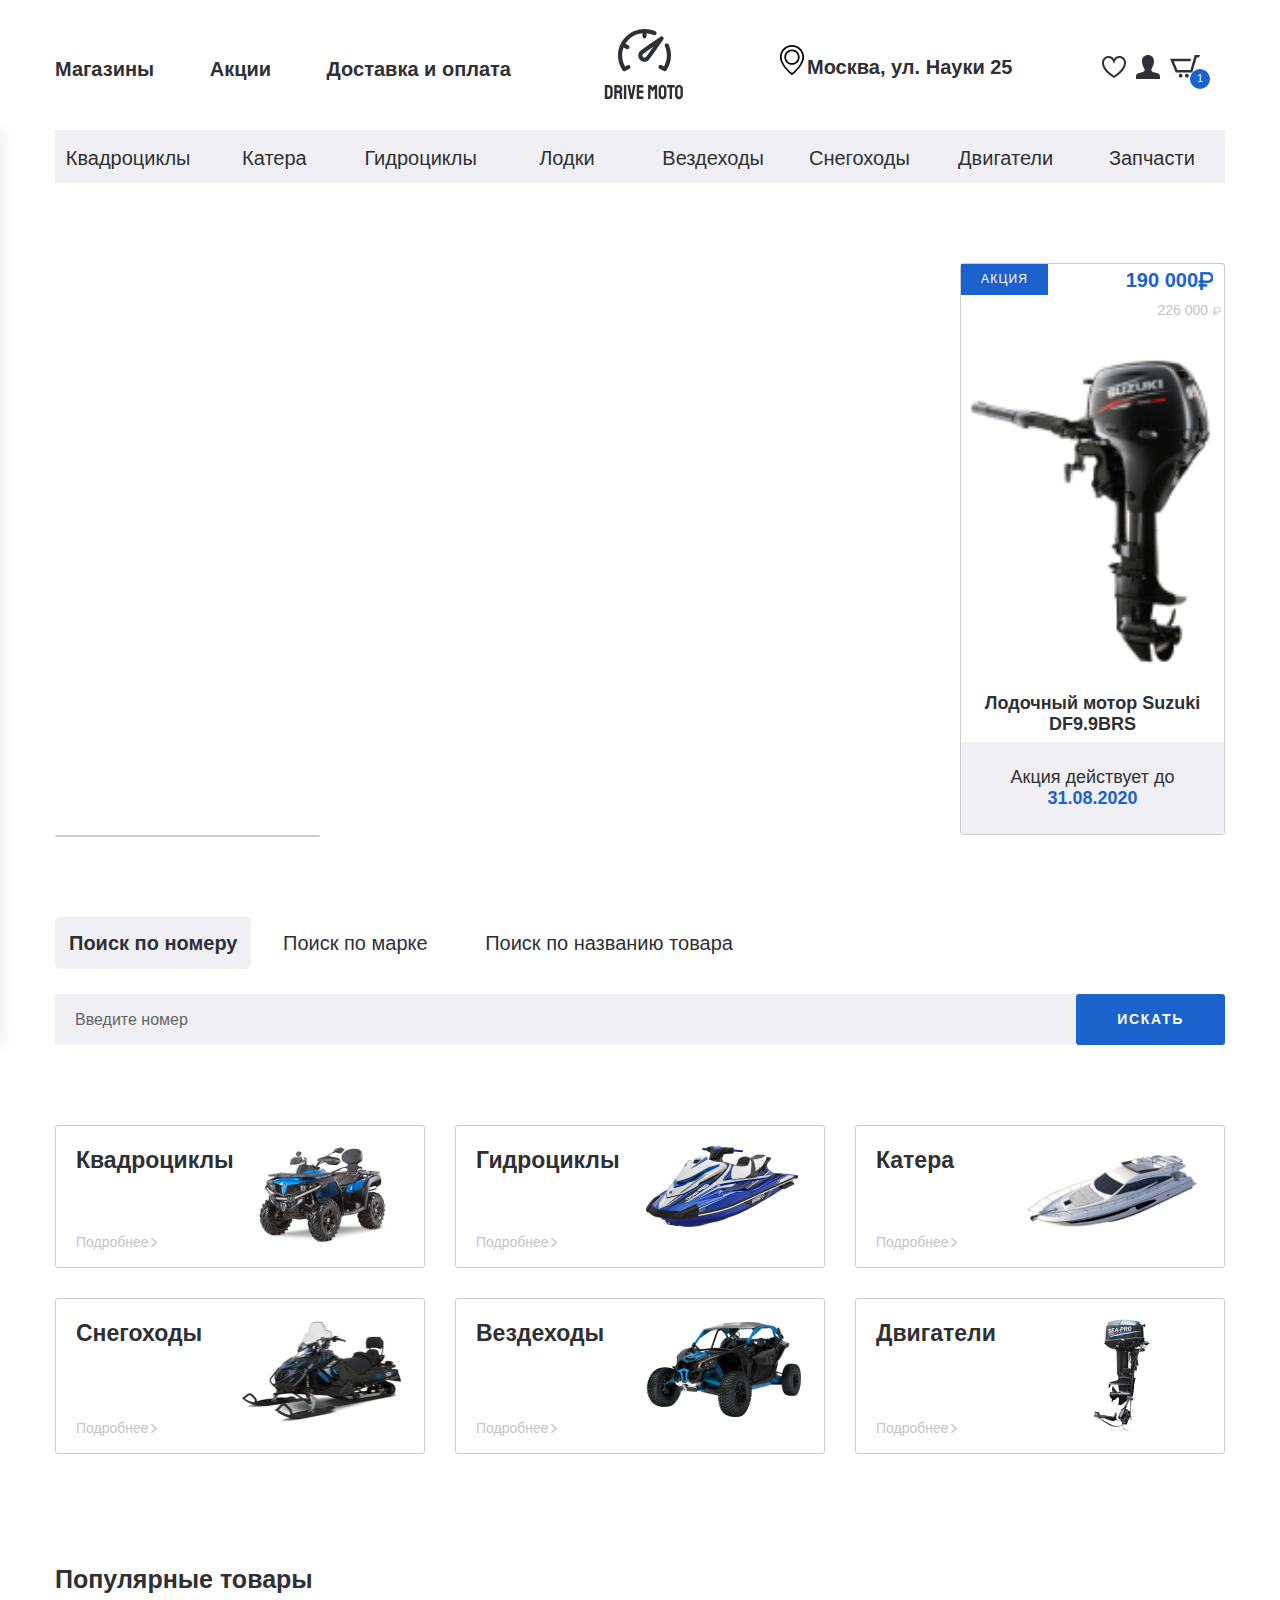
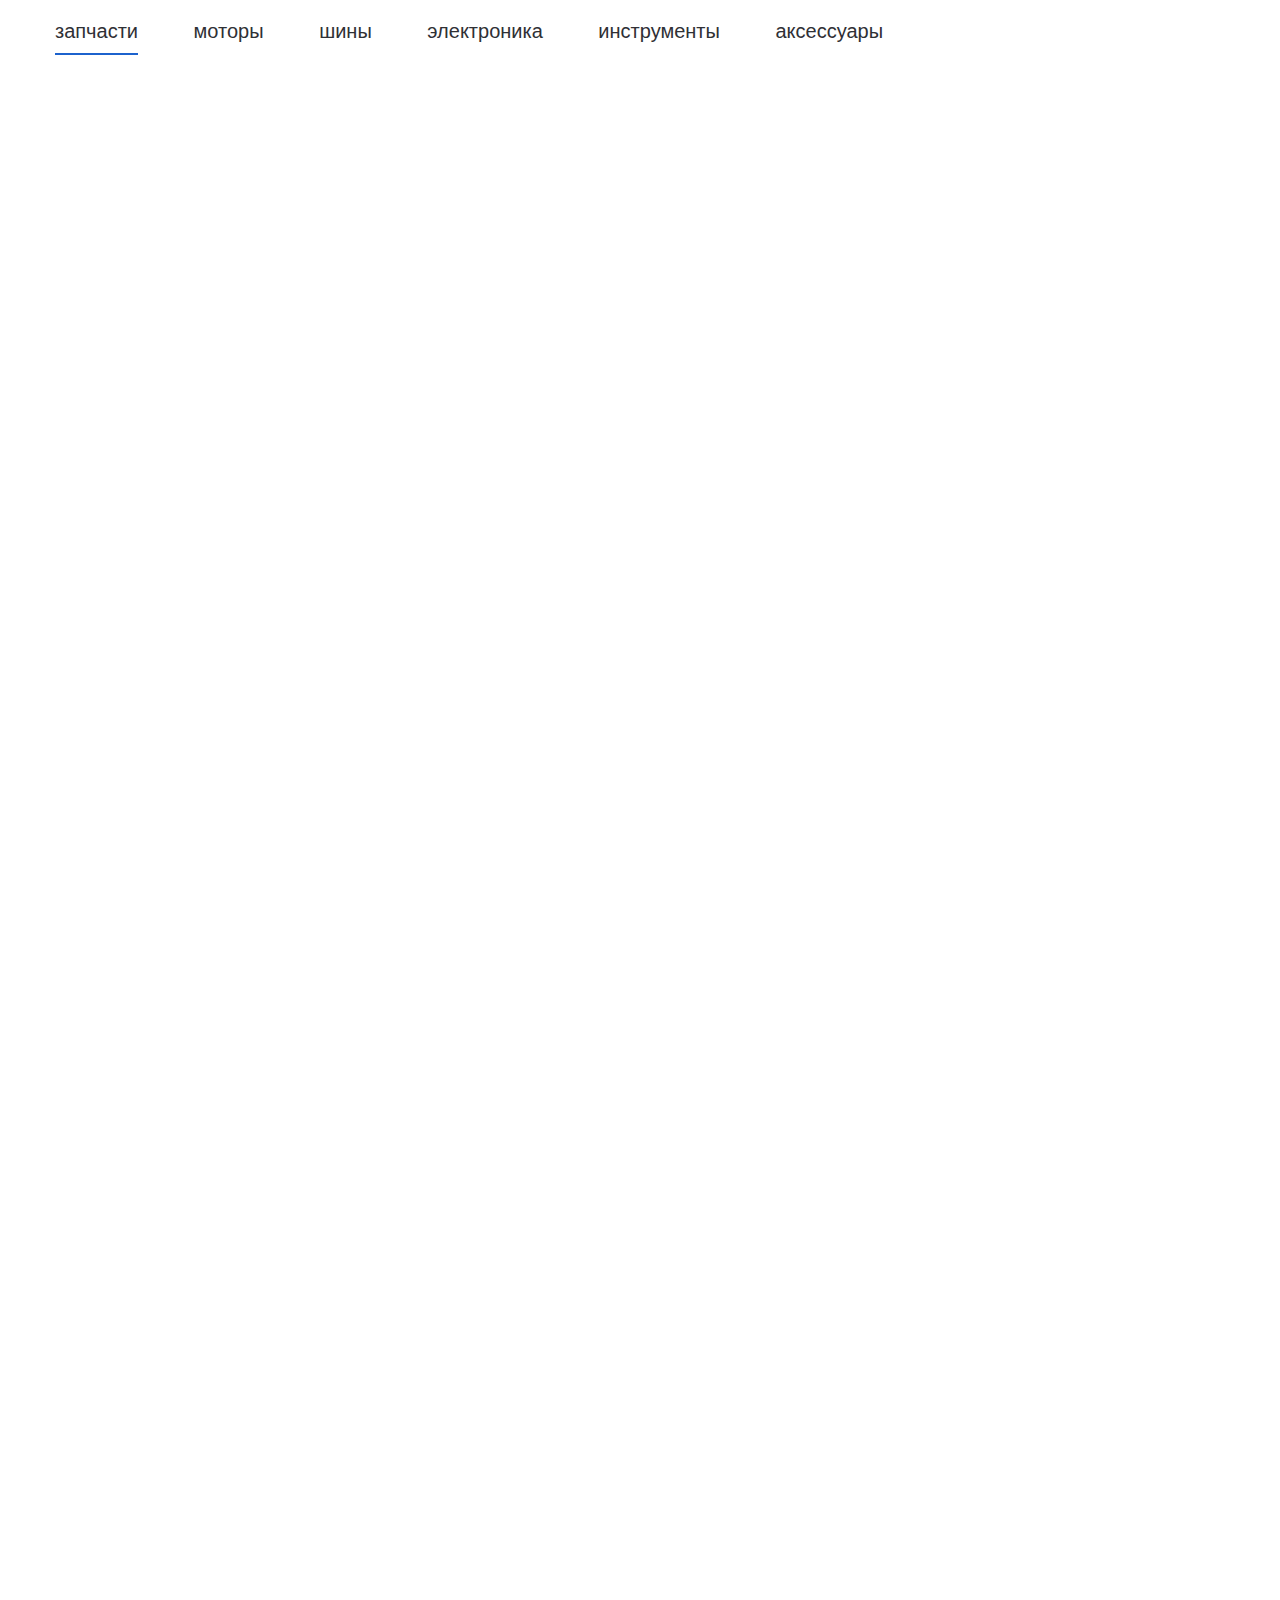
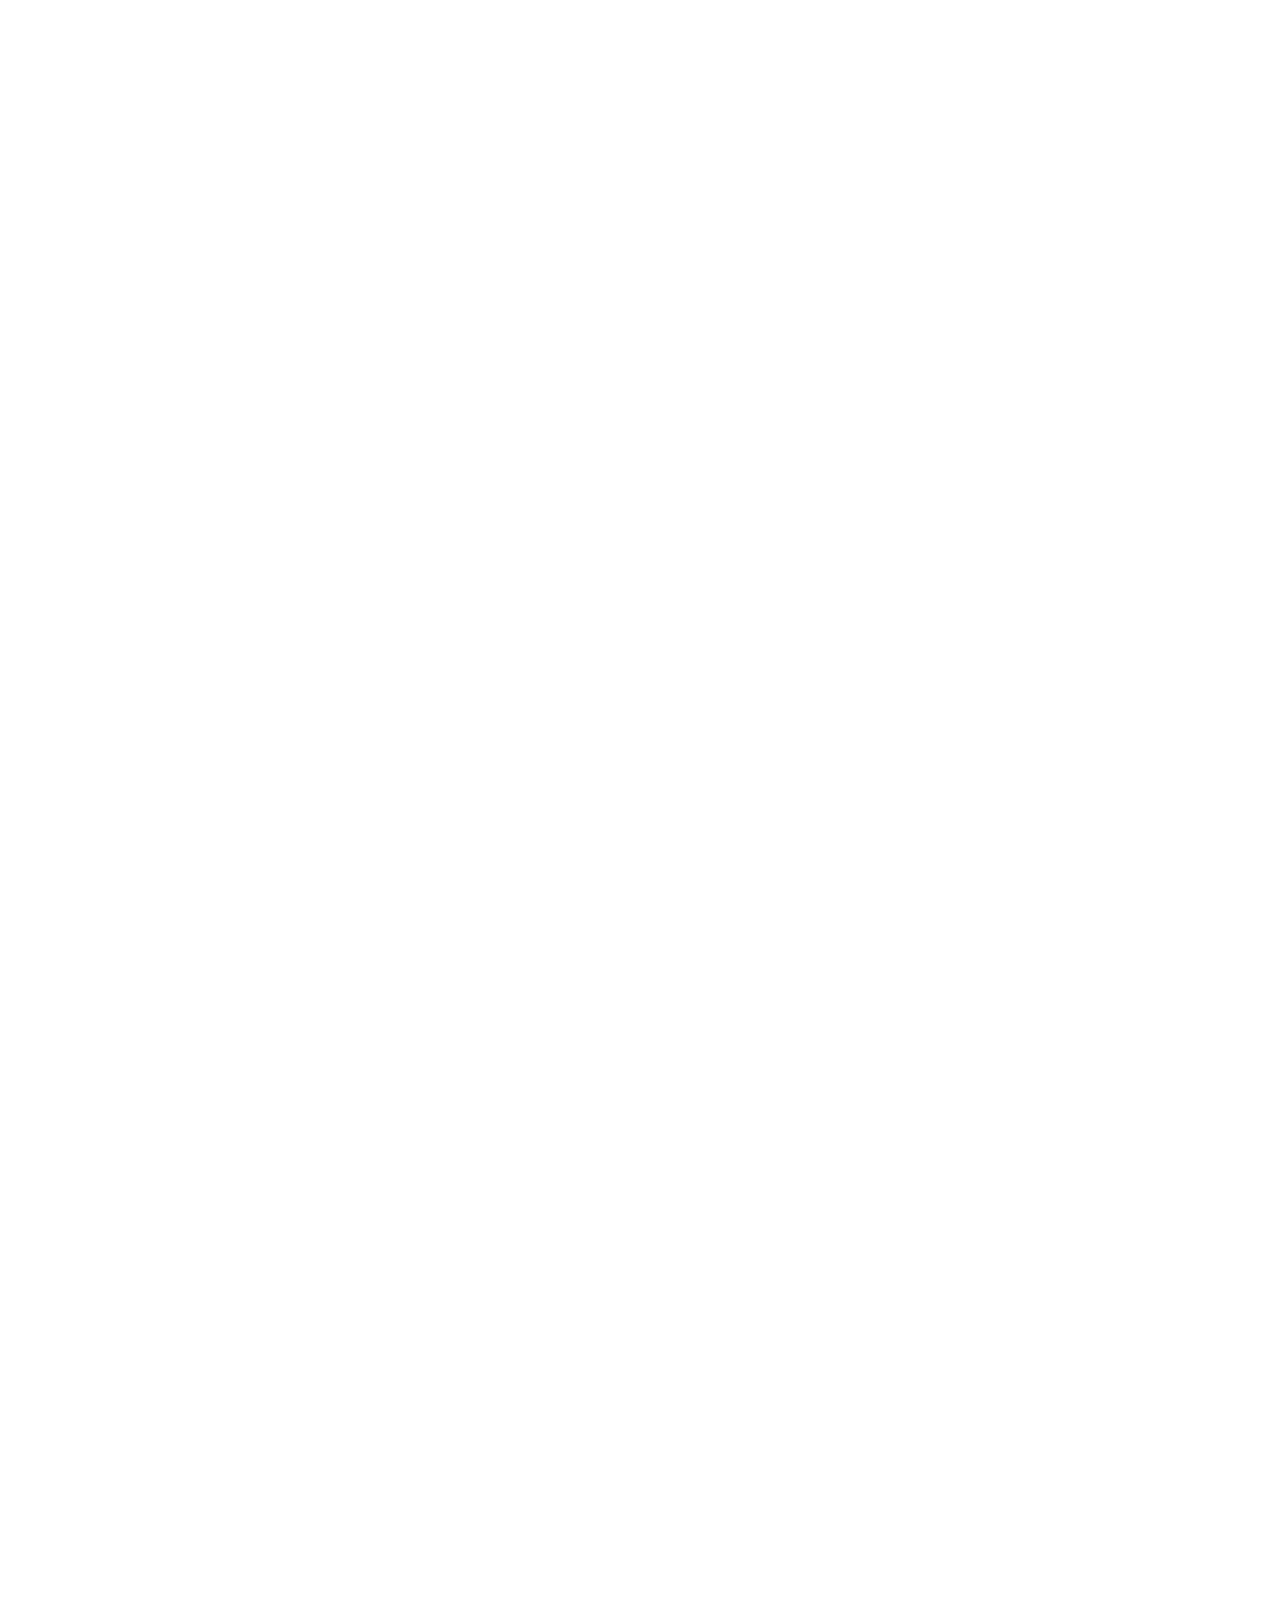
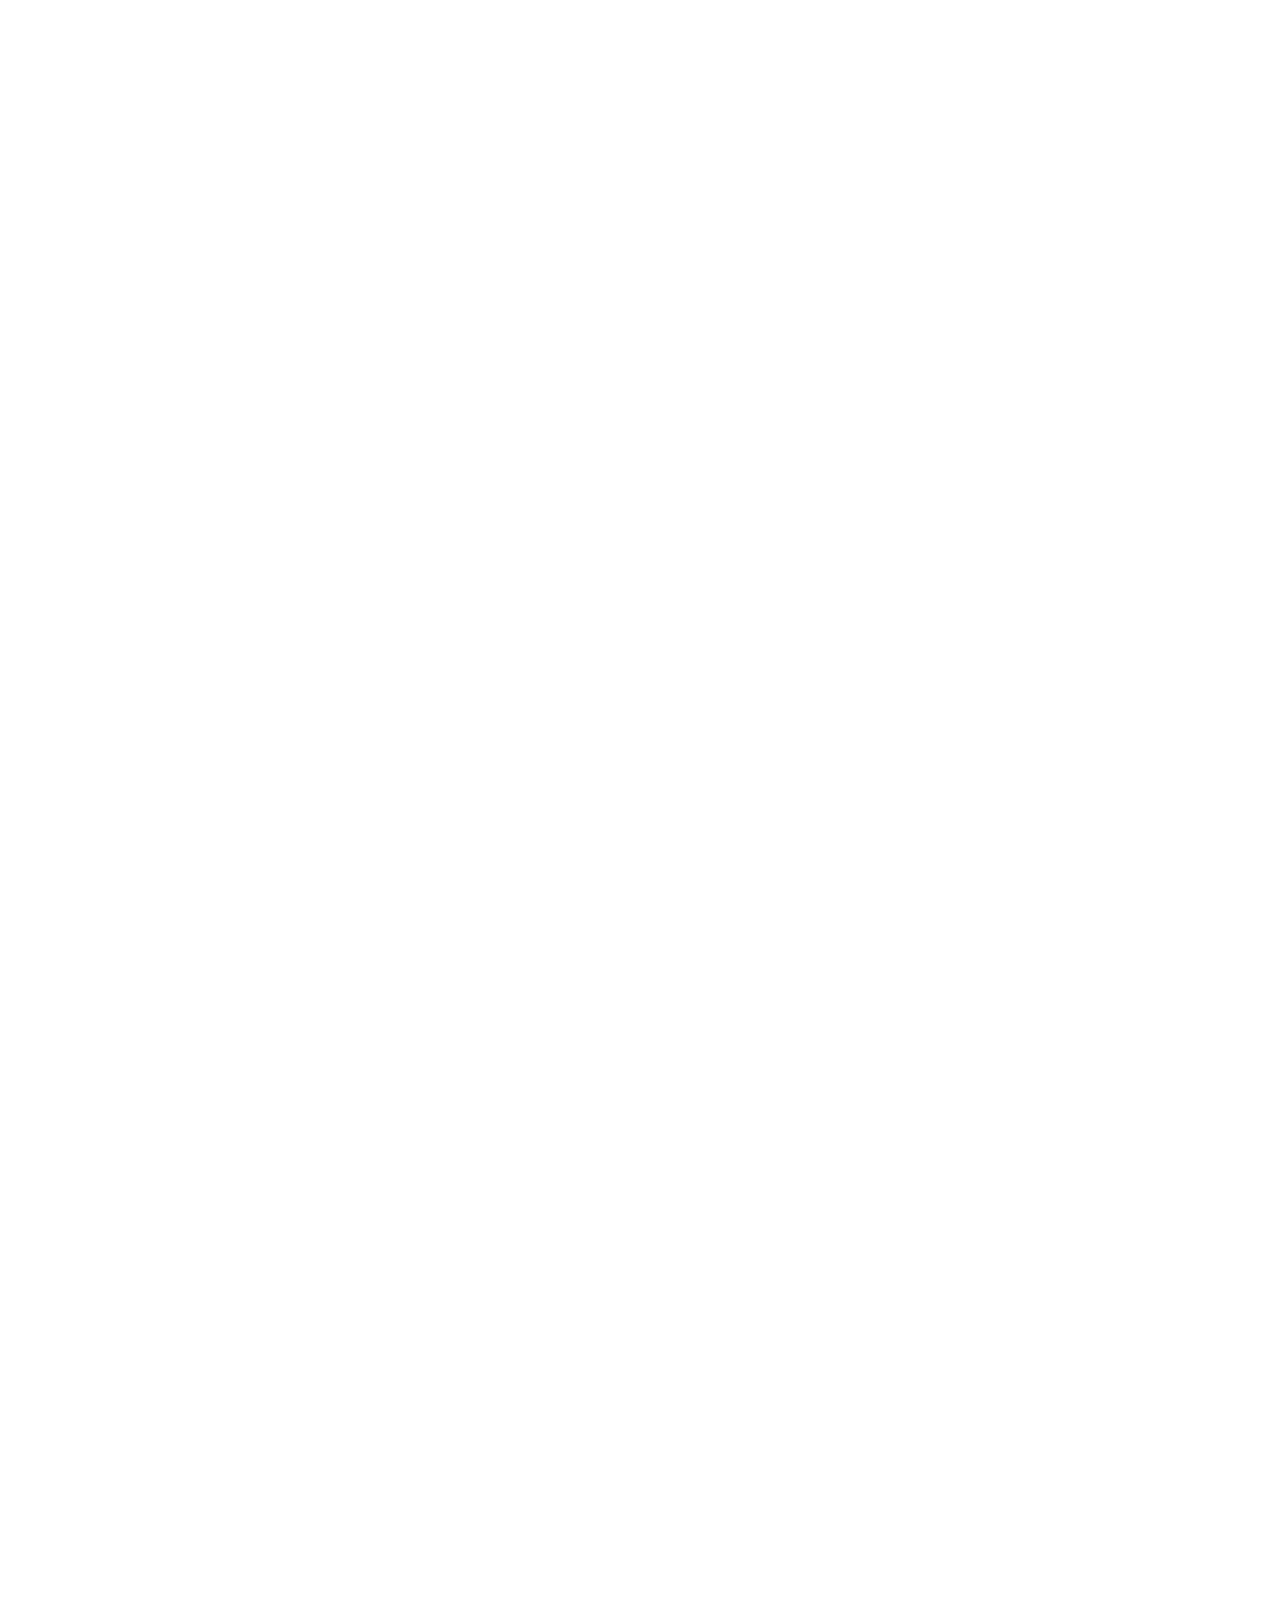
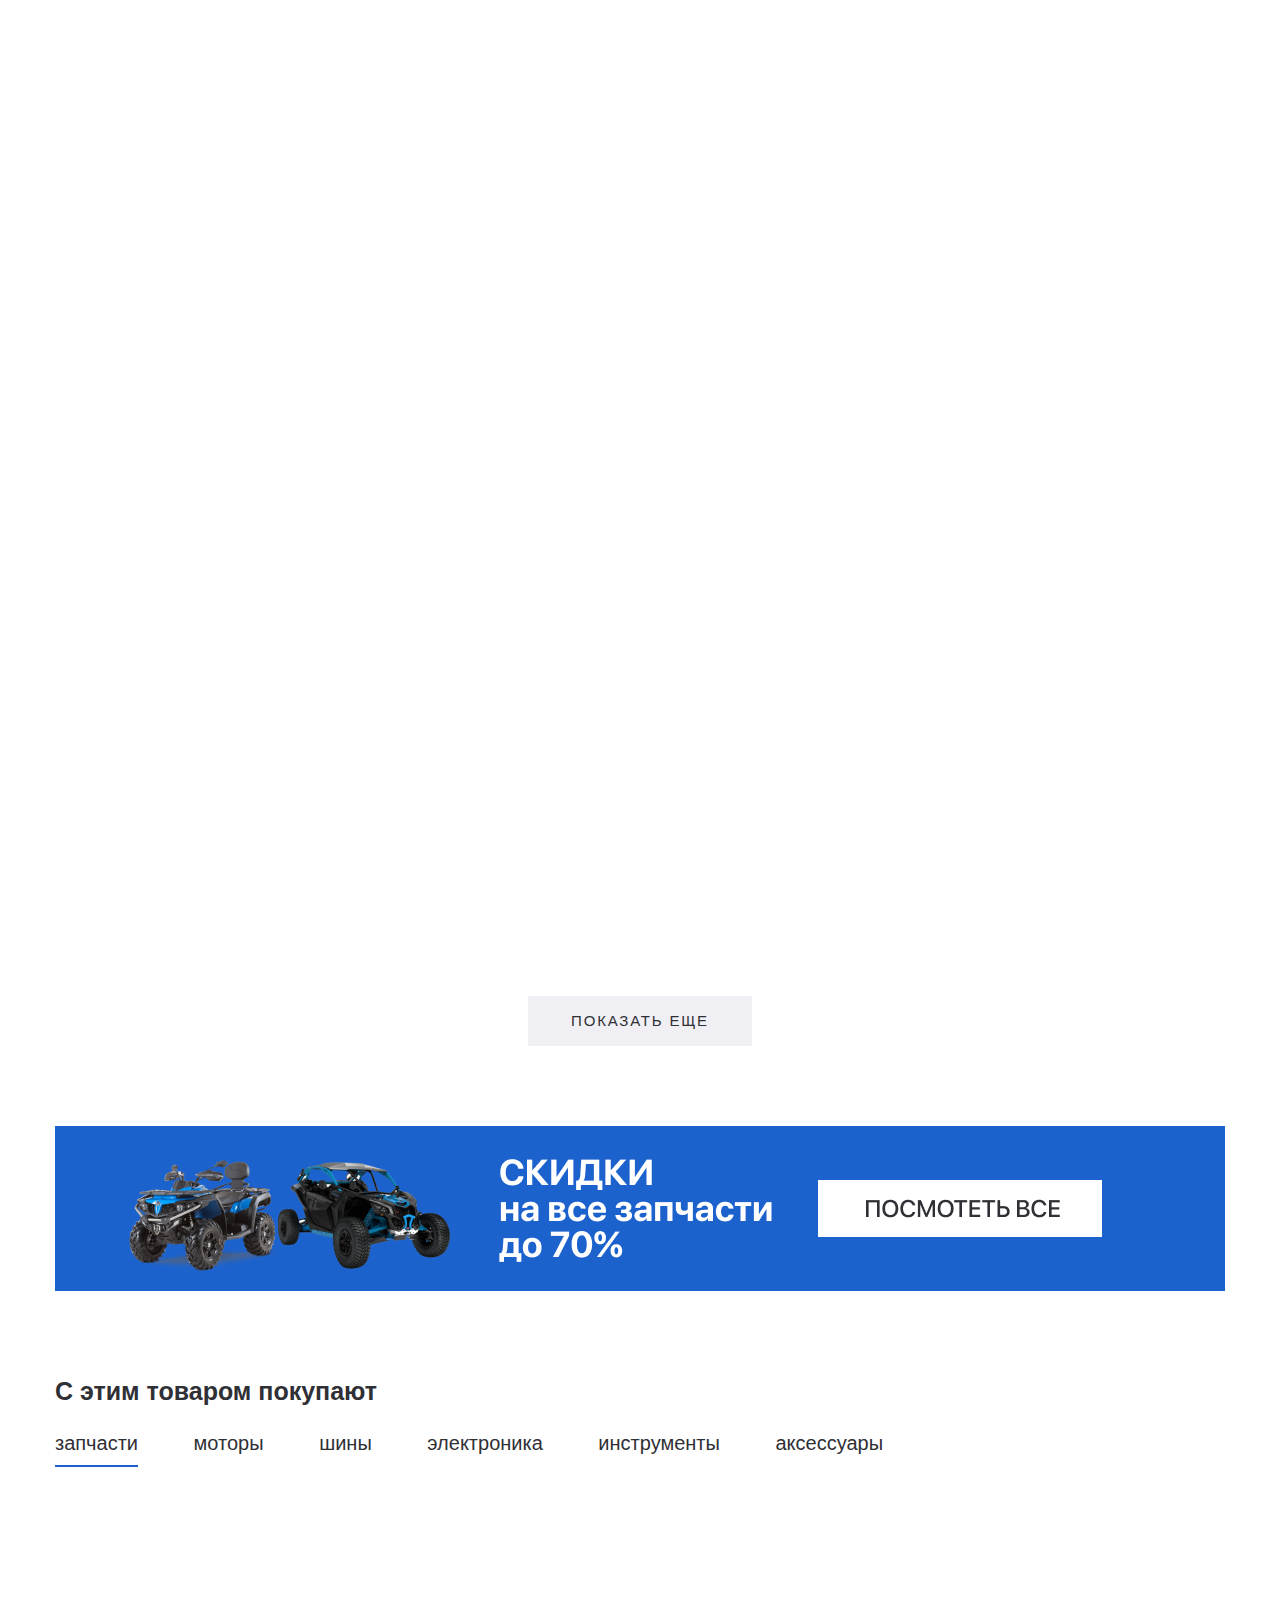
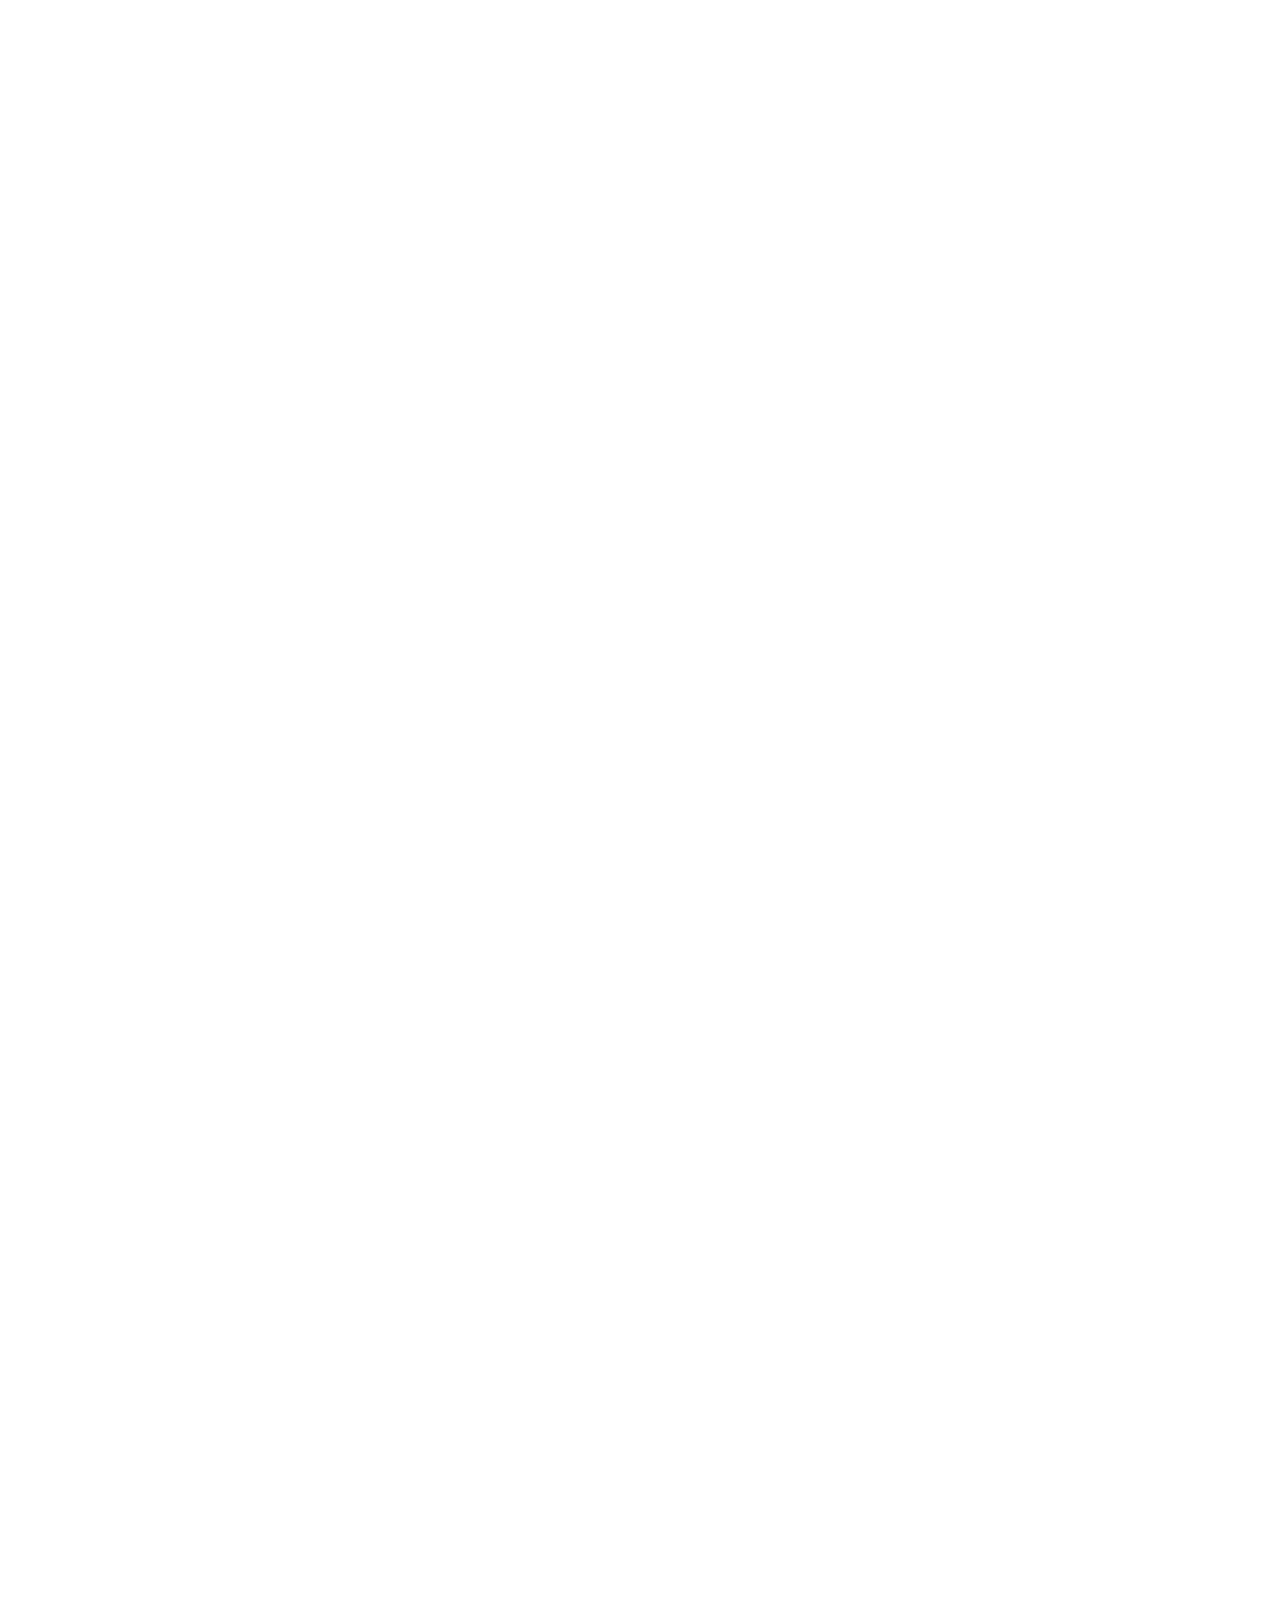
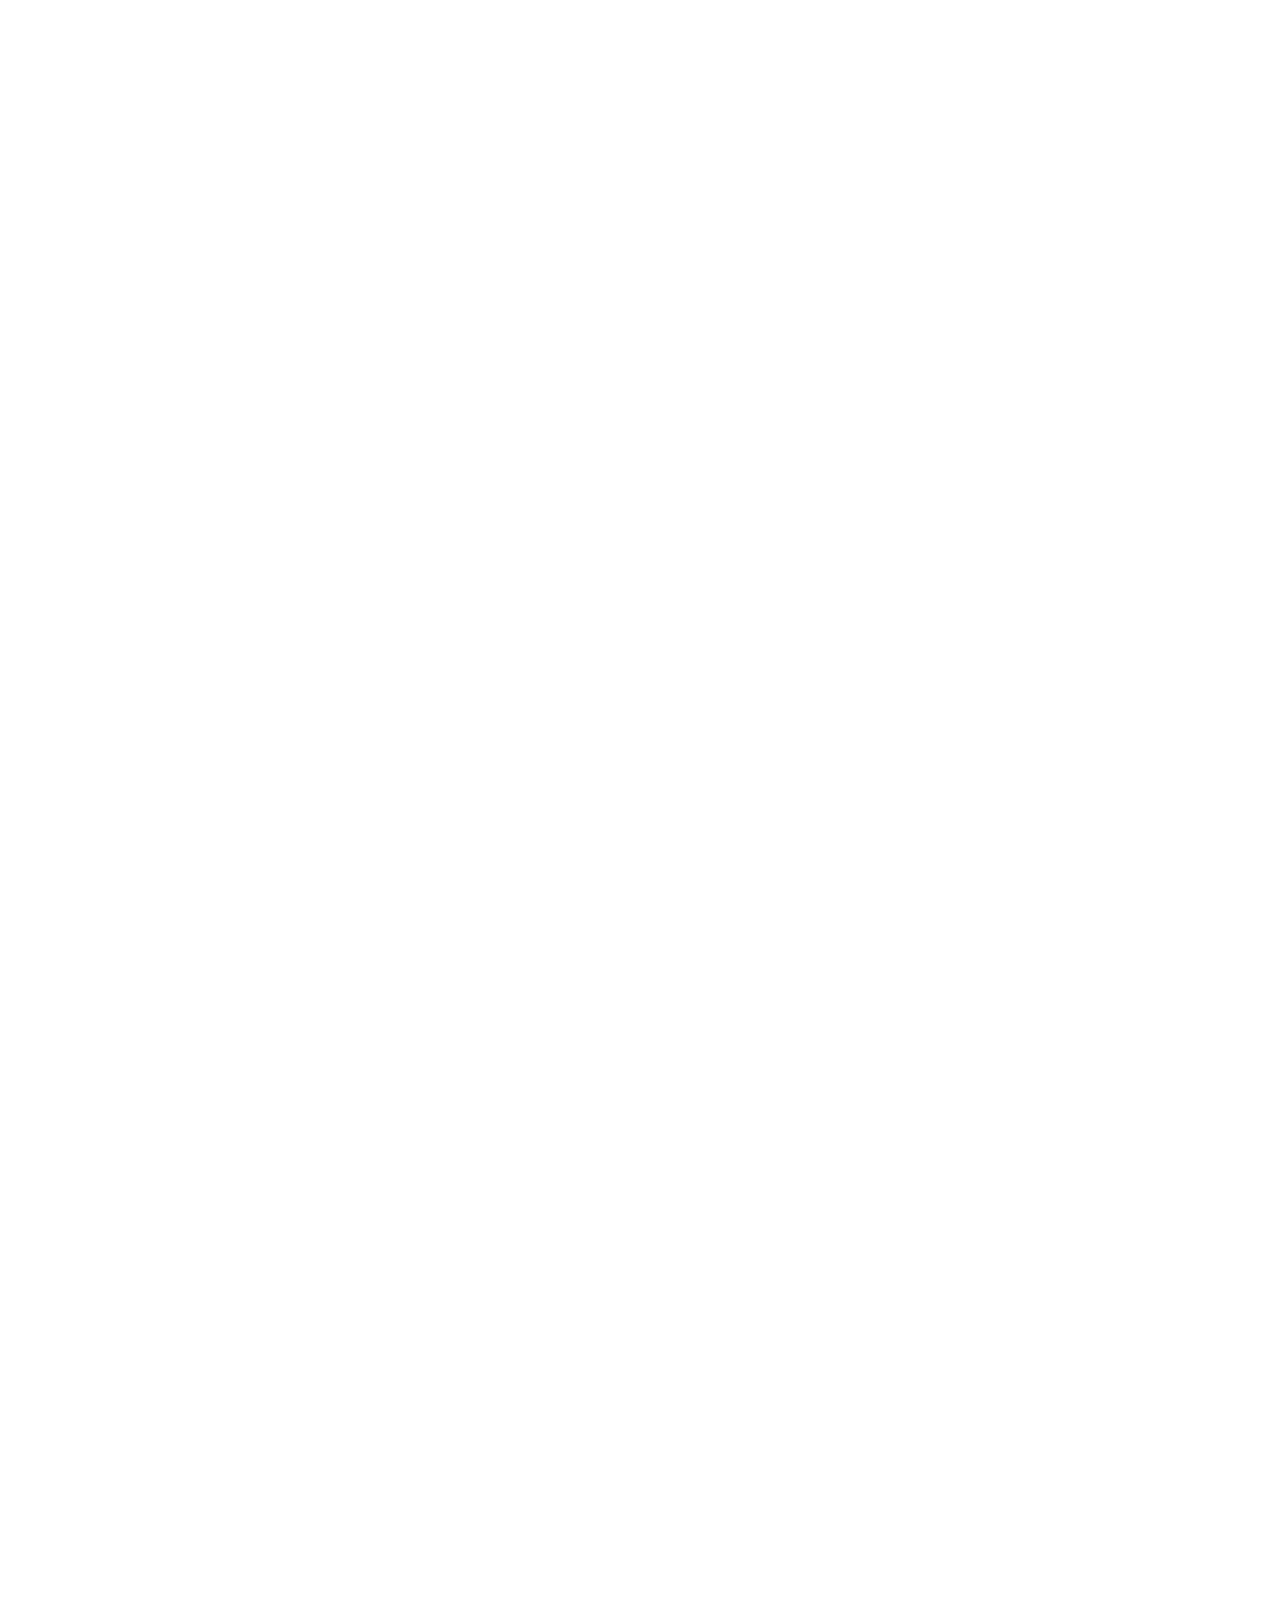
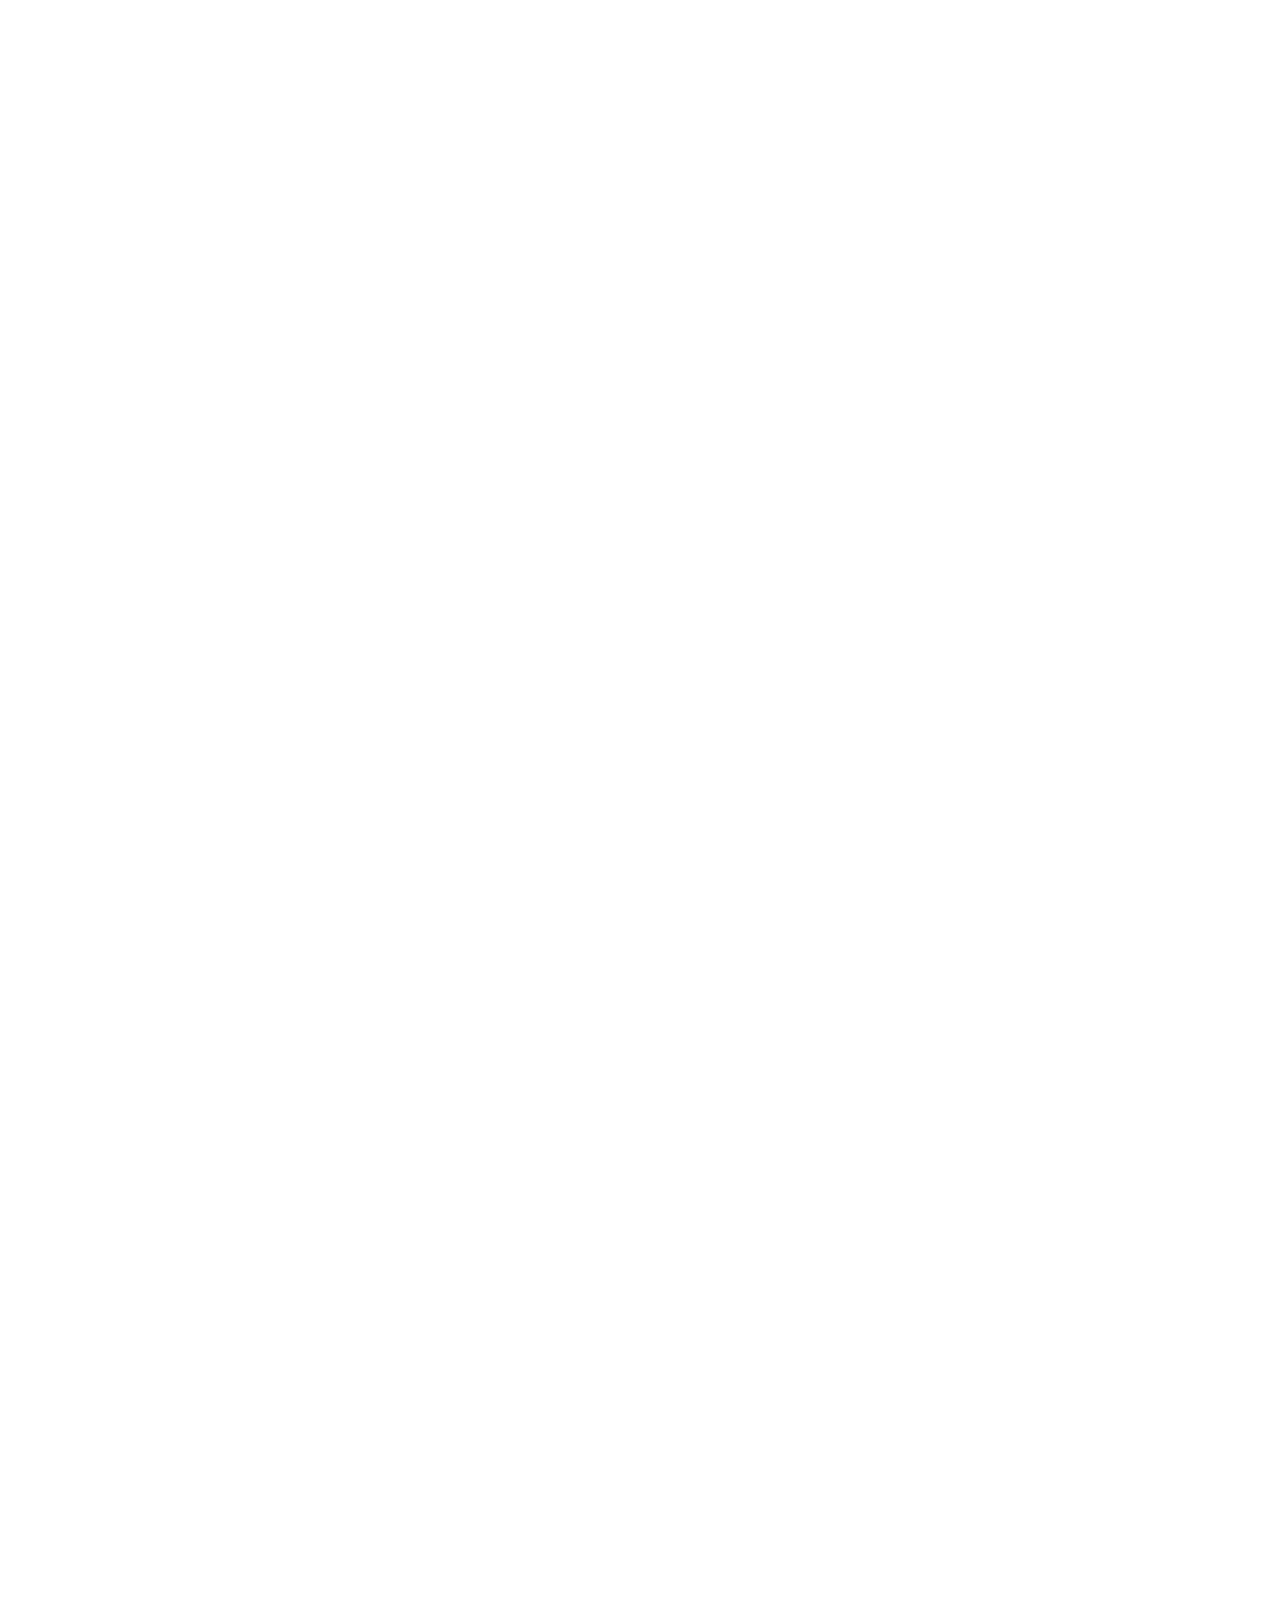
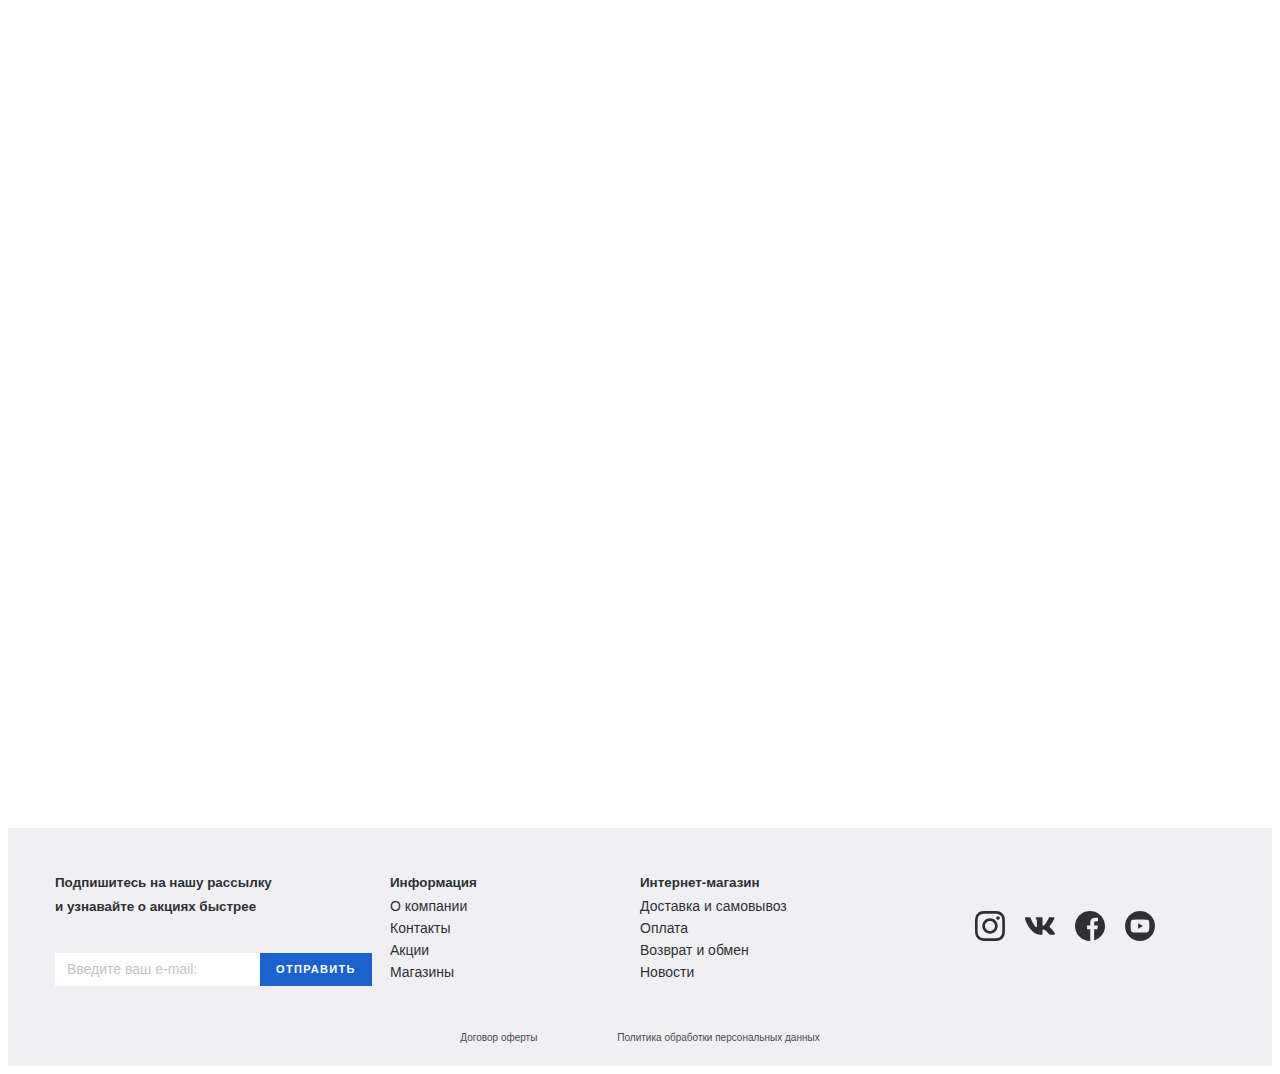
==== commit b3060a44: "Update index.html" ====
--- a/index.html
+++ b/index.html
@@ -1250,7 +1250,7 @@
 
 
 
-	<script src="https://code.jquery.com/jquery-3.5.1.min.js"></script>
+	<script src='https://cdnjs.cloudflare.com/ajax/libs/jquery/2.1.3/jquery.min.js'></script>
 <script src="js/slick.min.js"></script>
 <script src="js/script.js"></script>
 
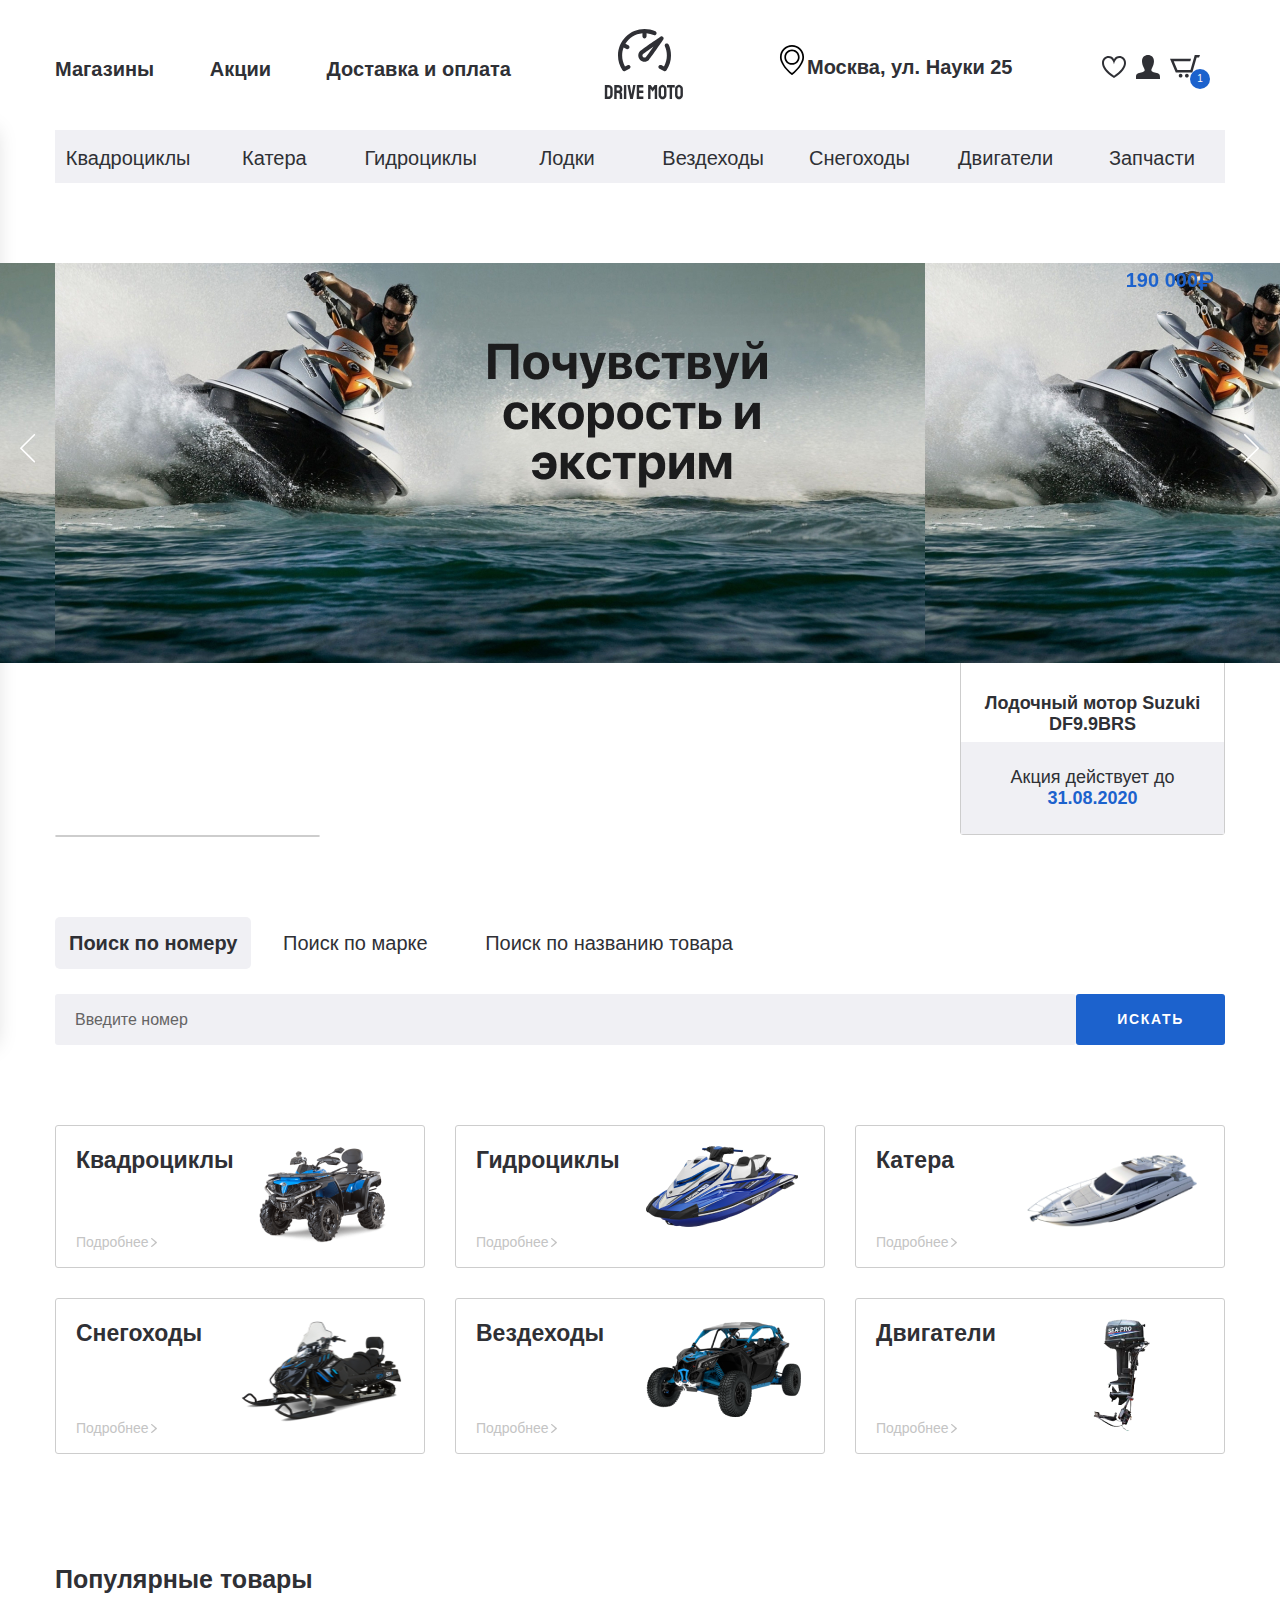
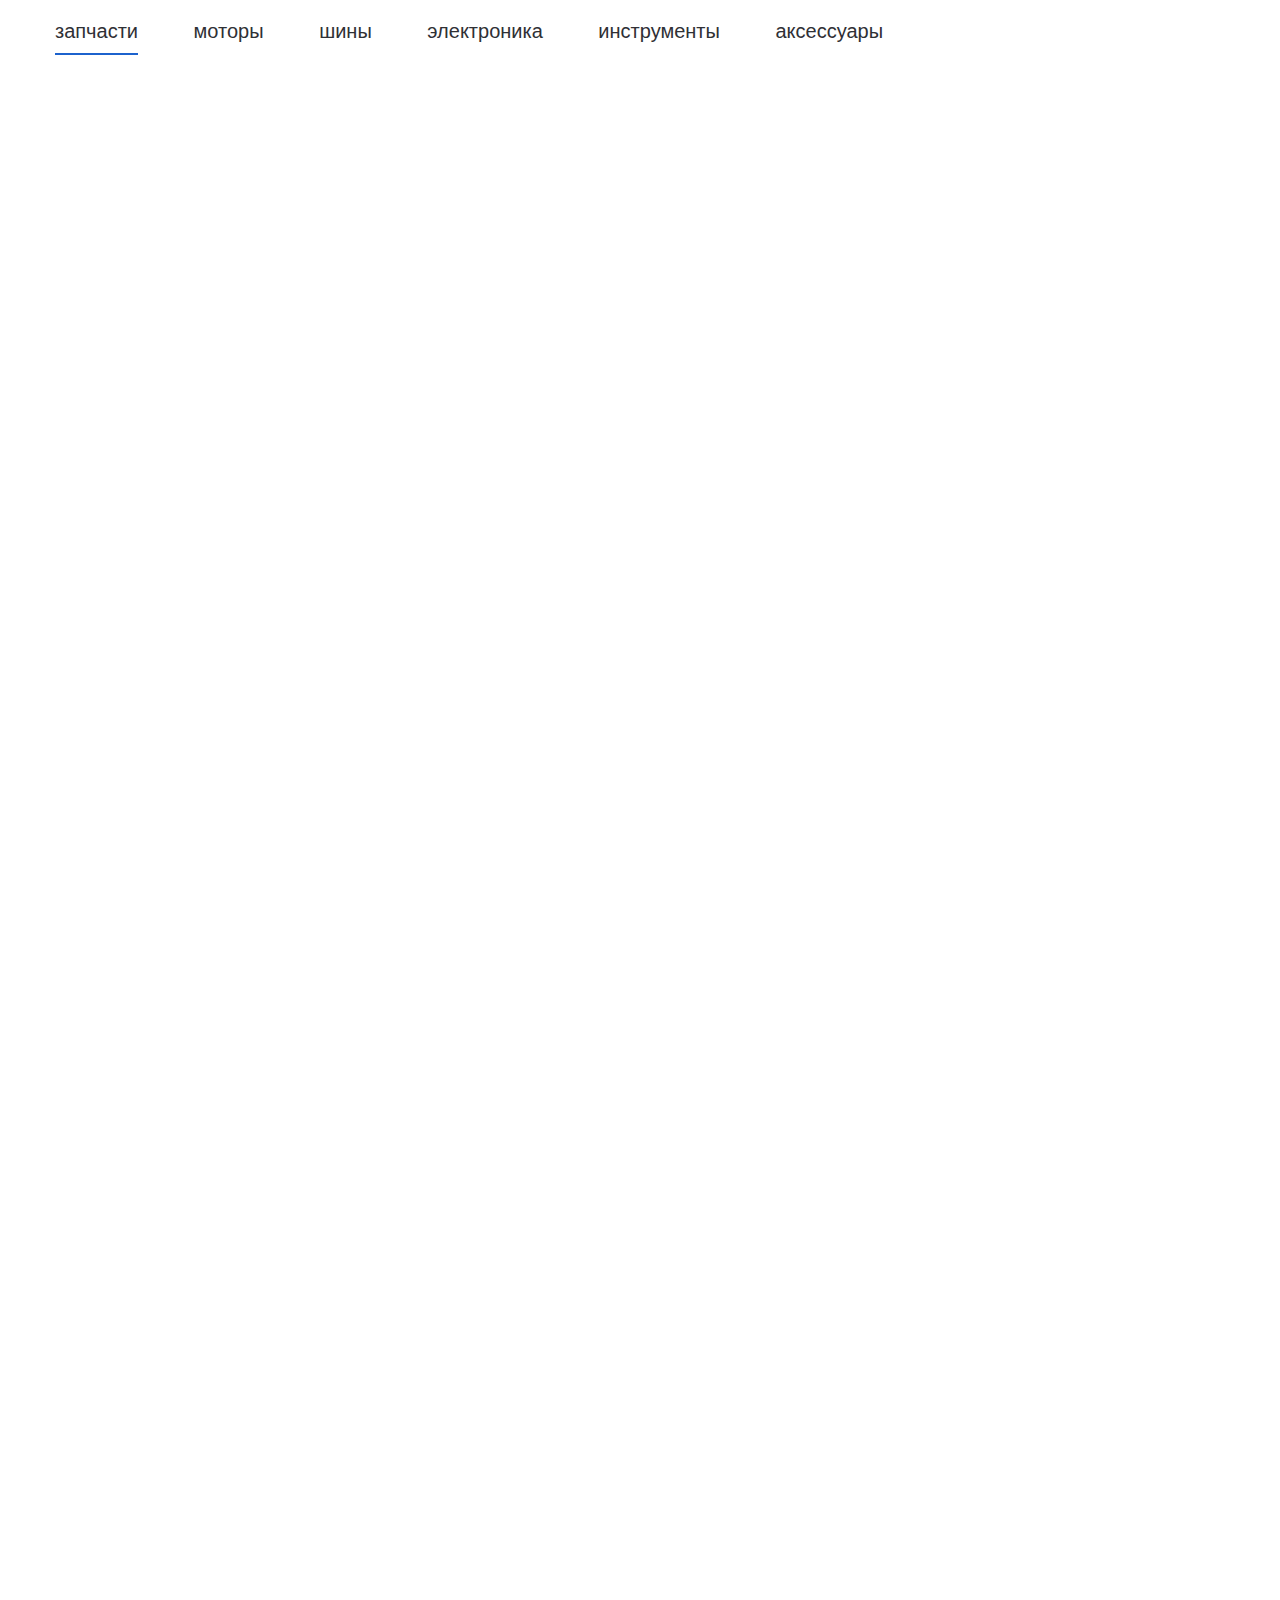
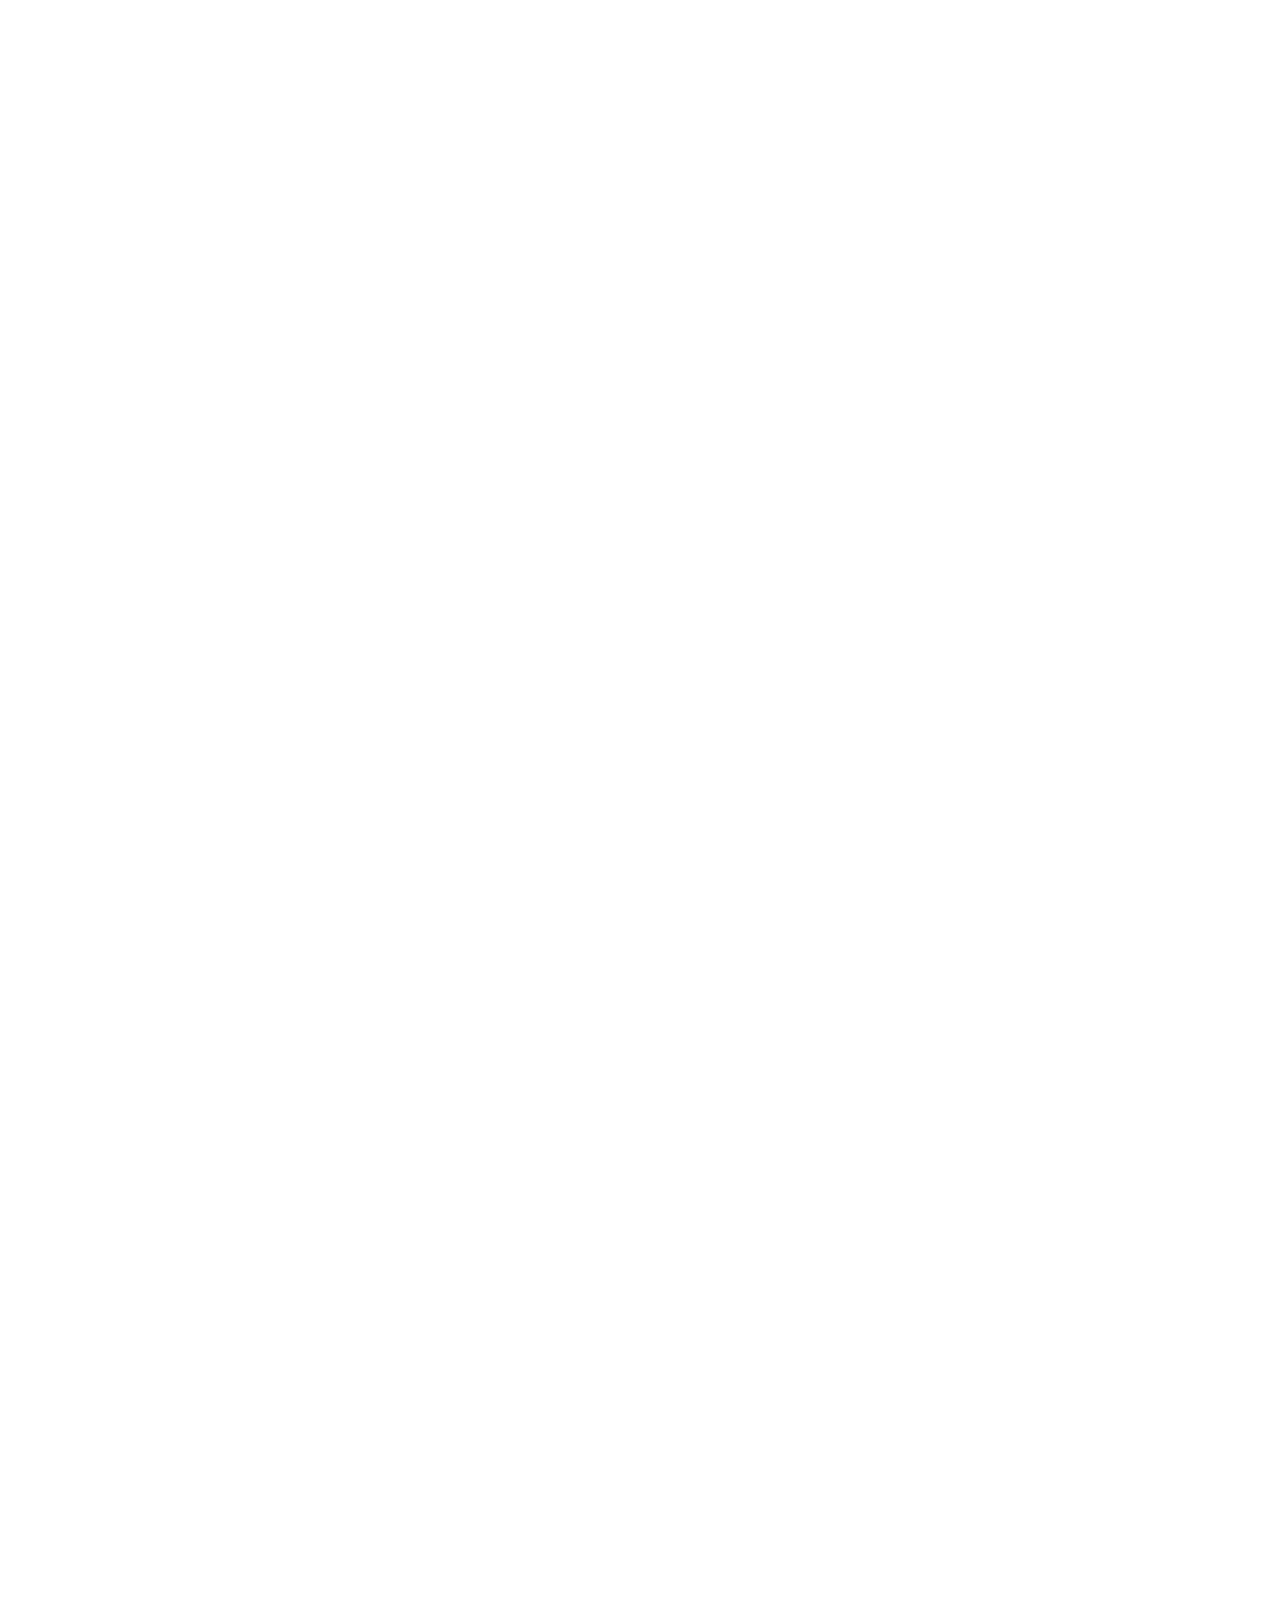
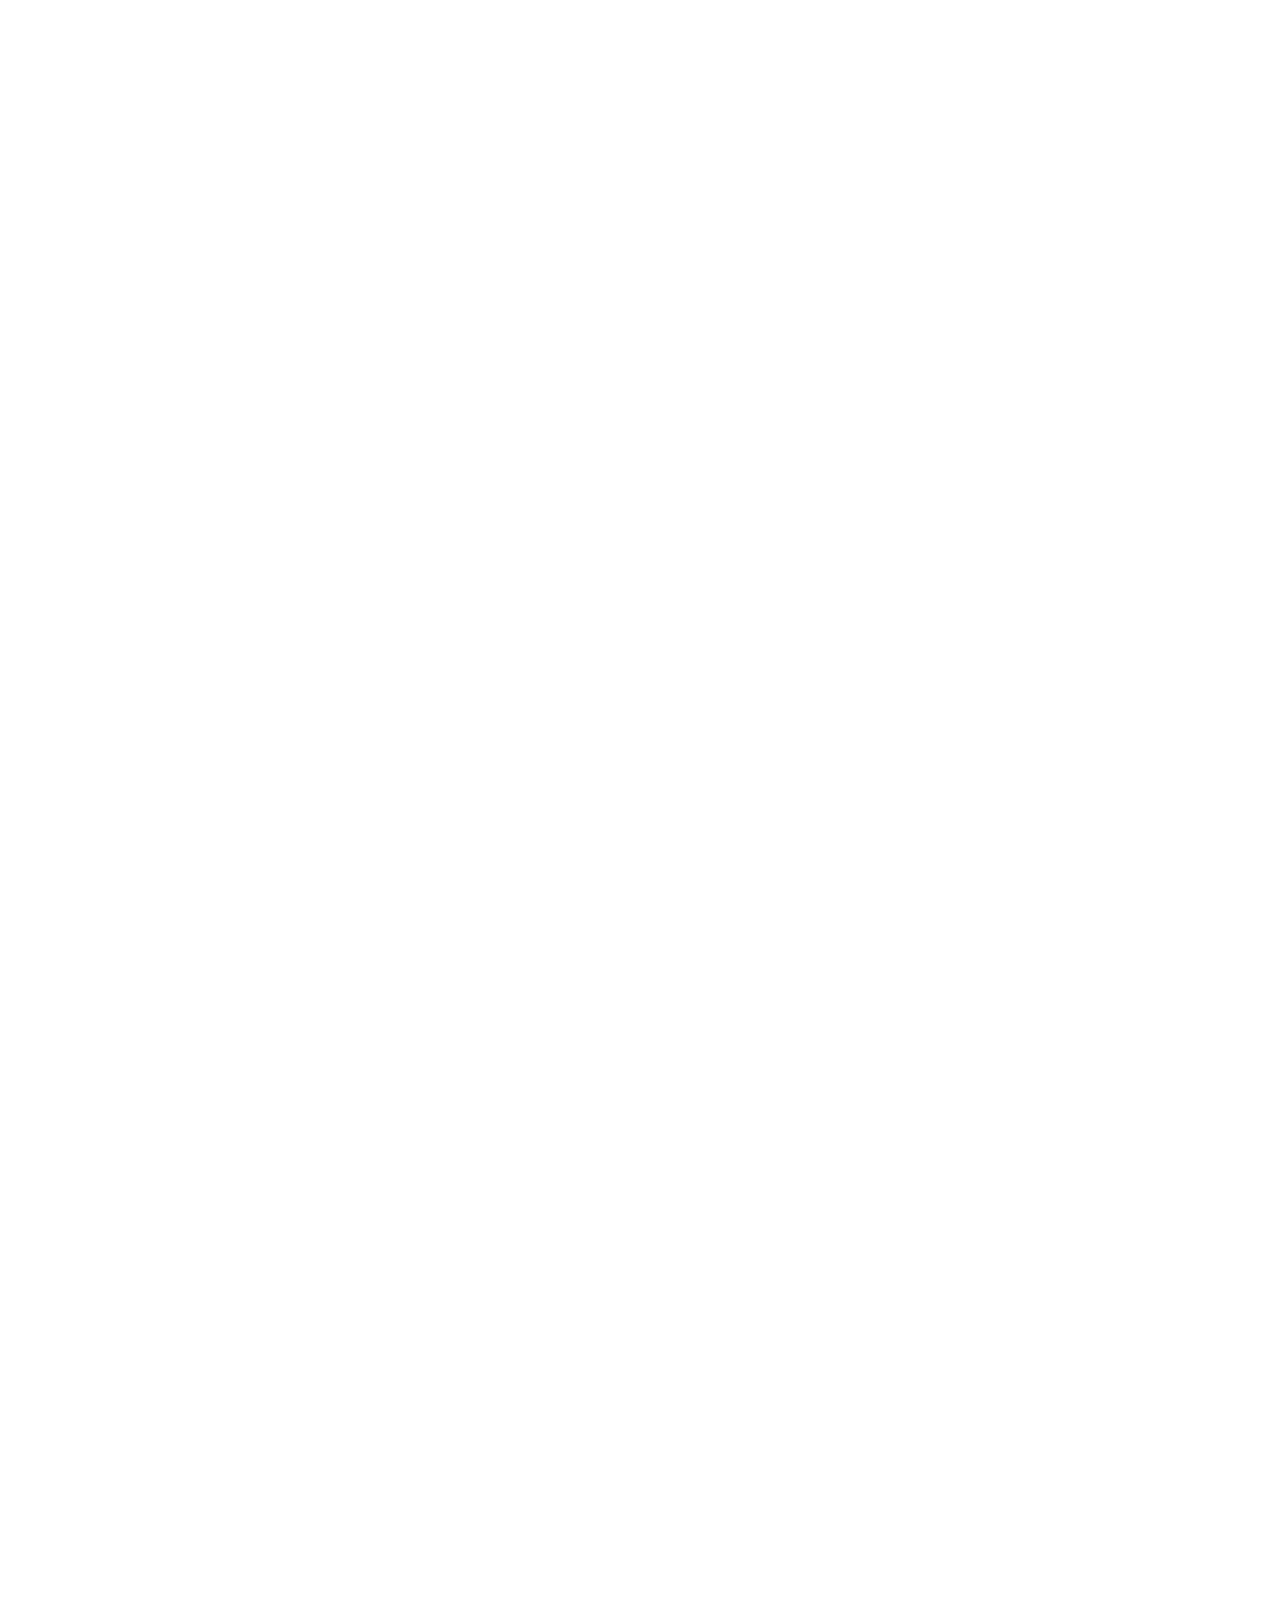
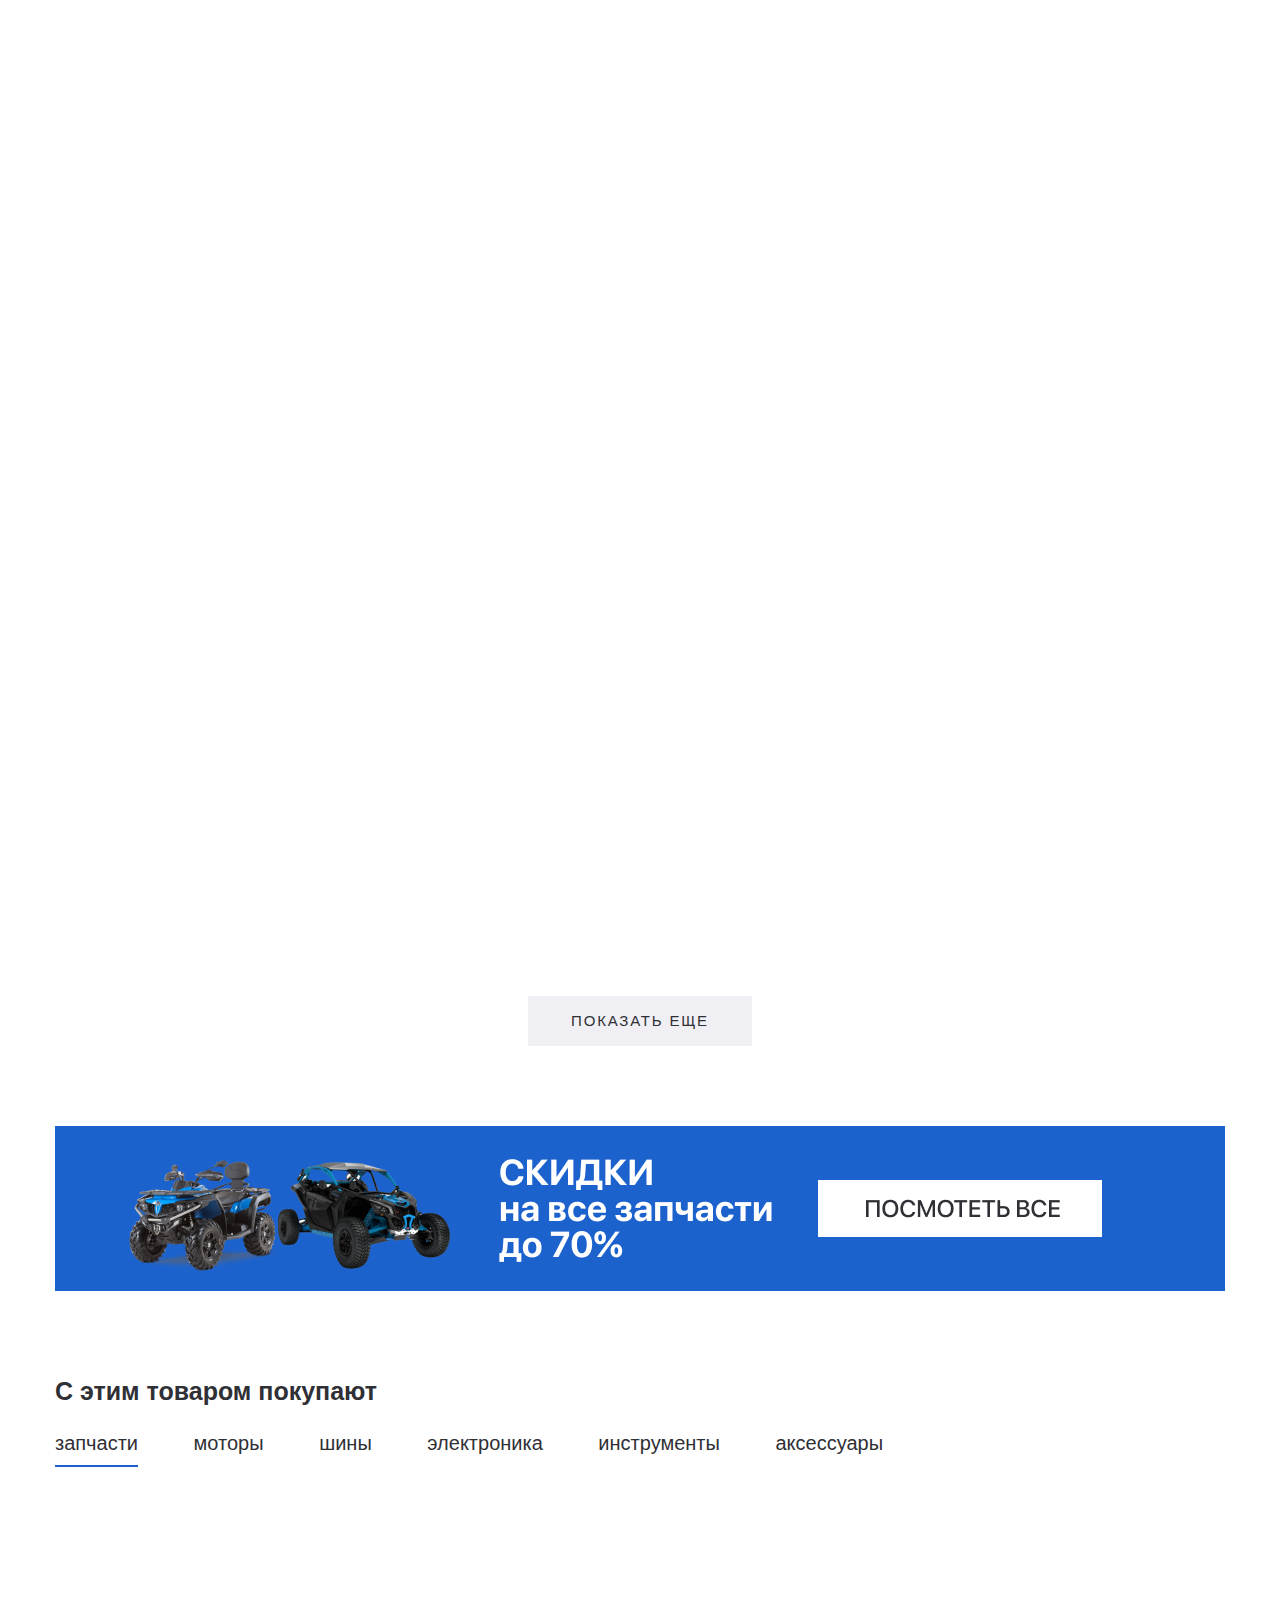
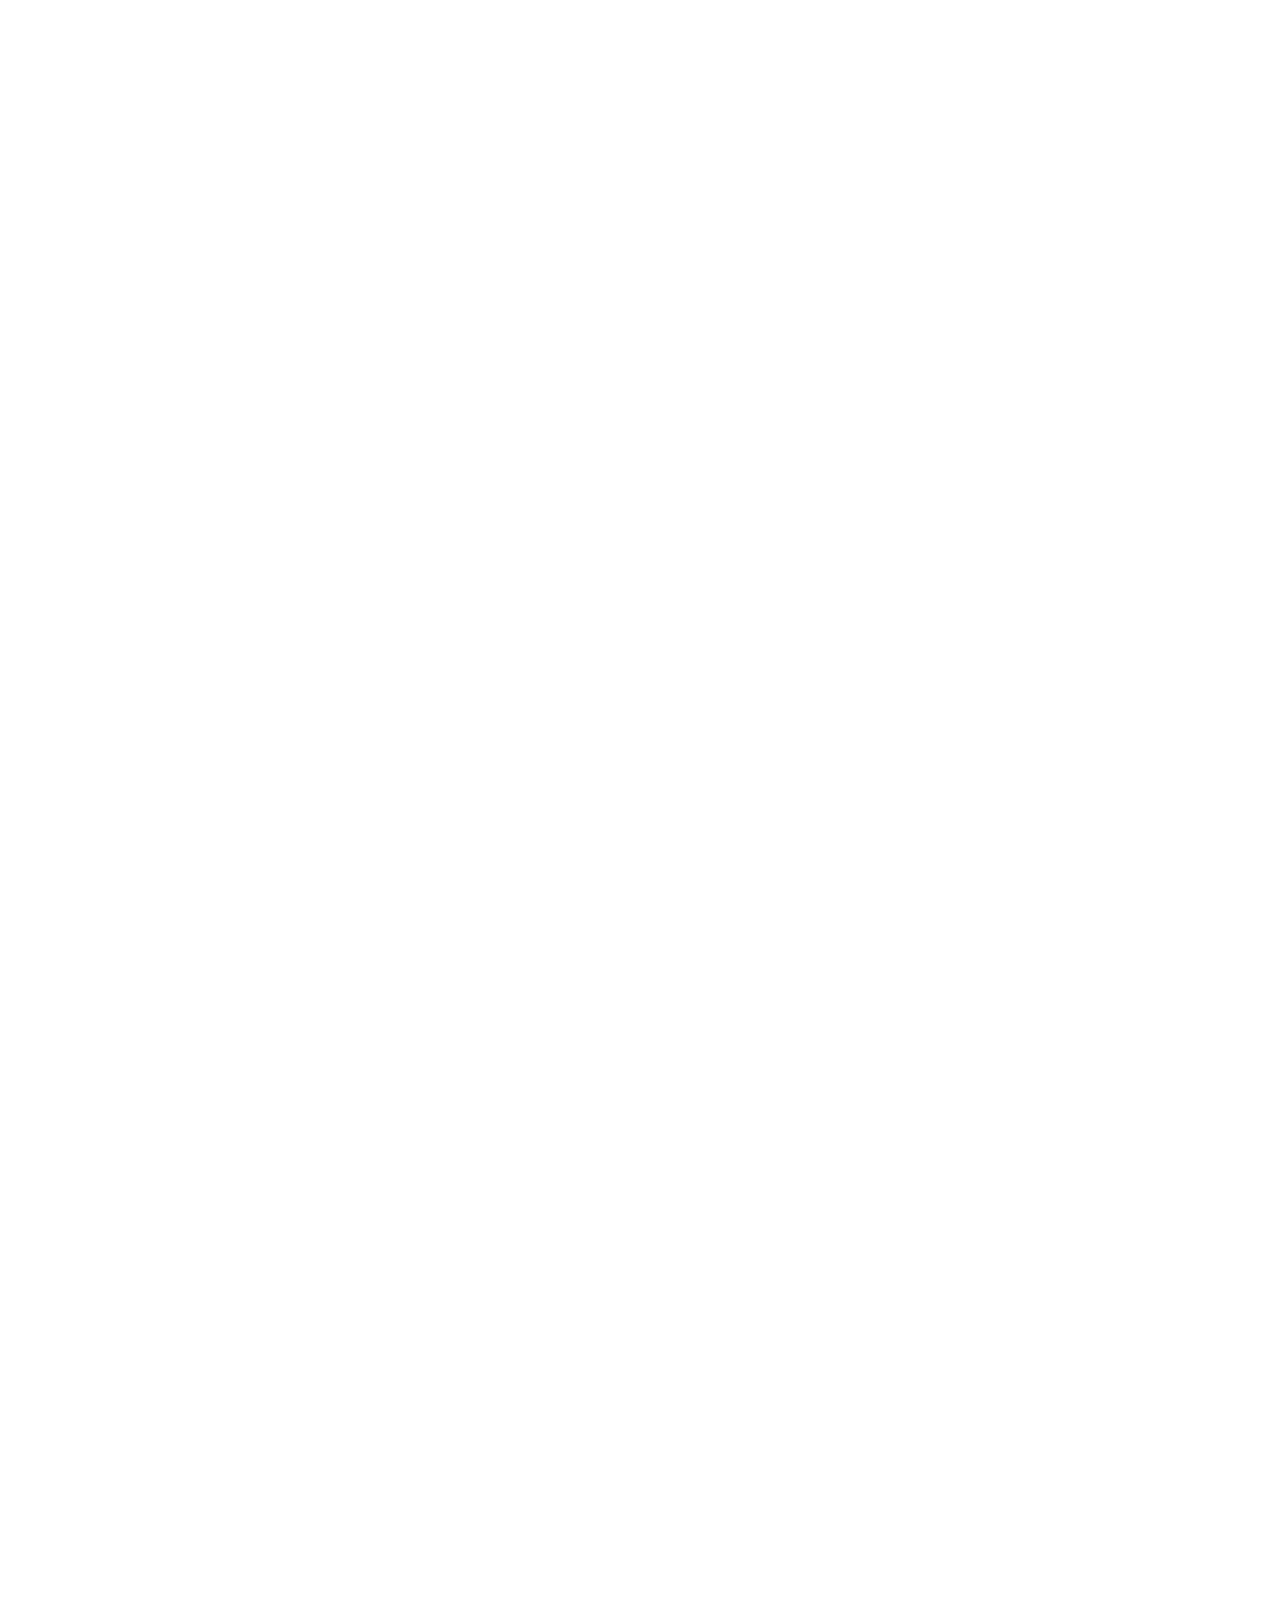
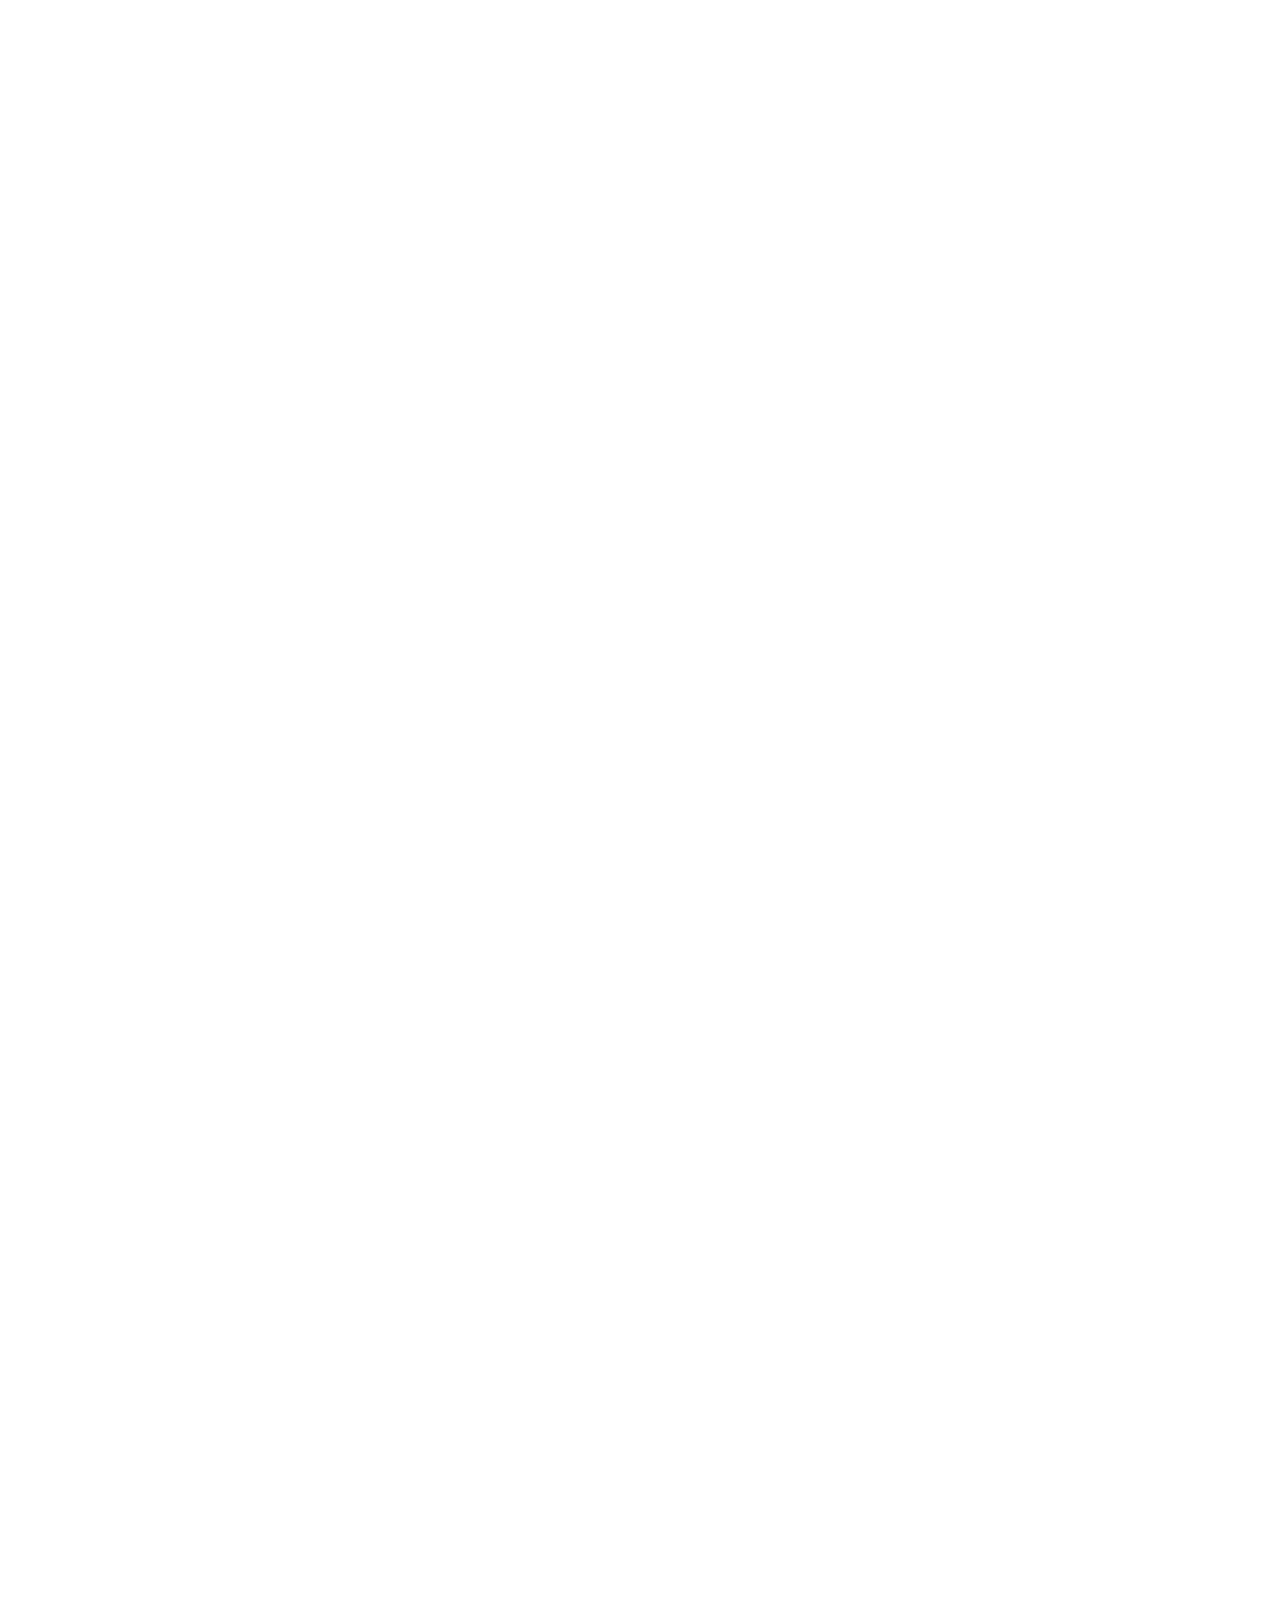
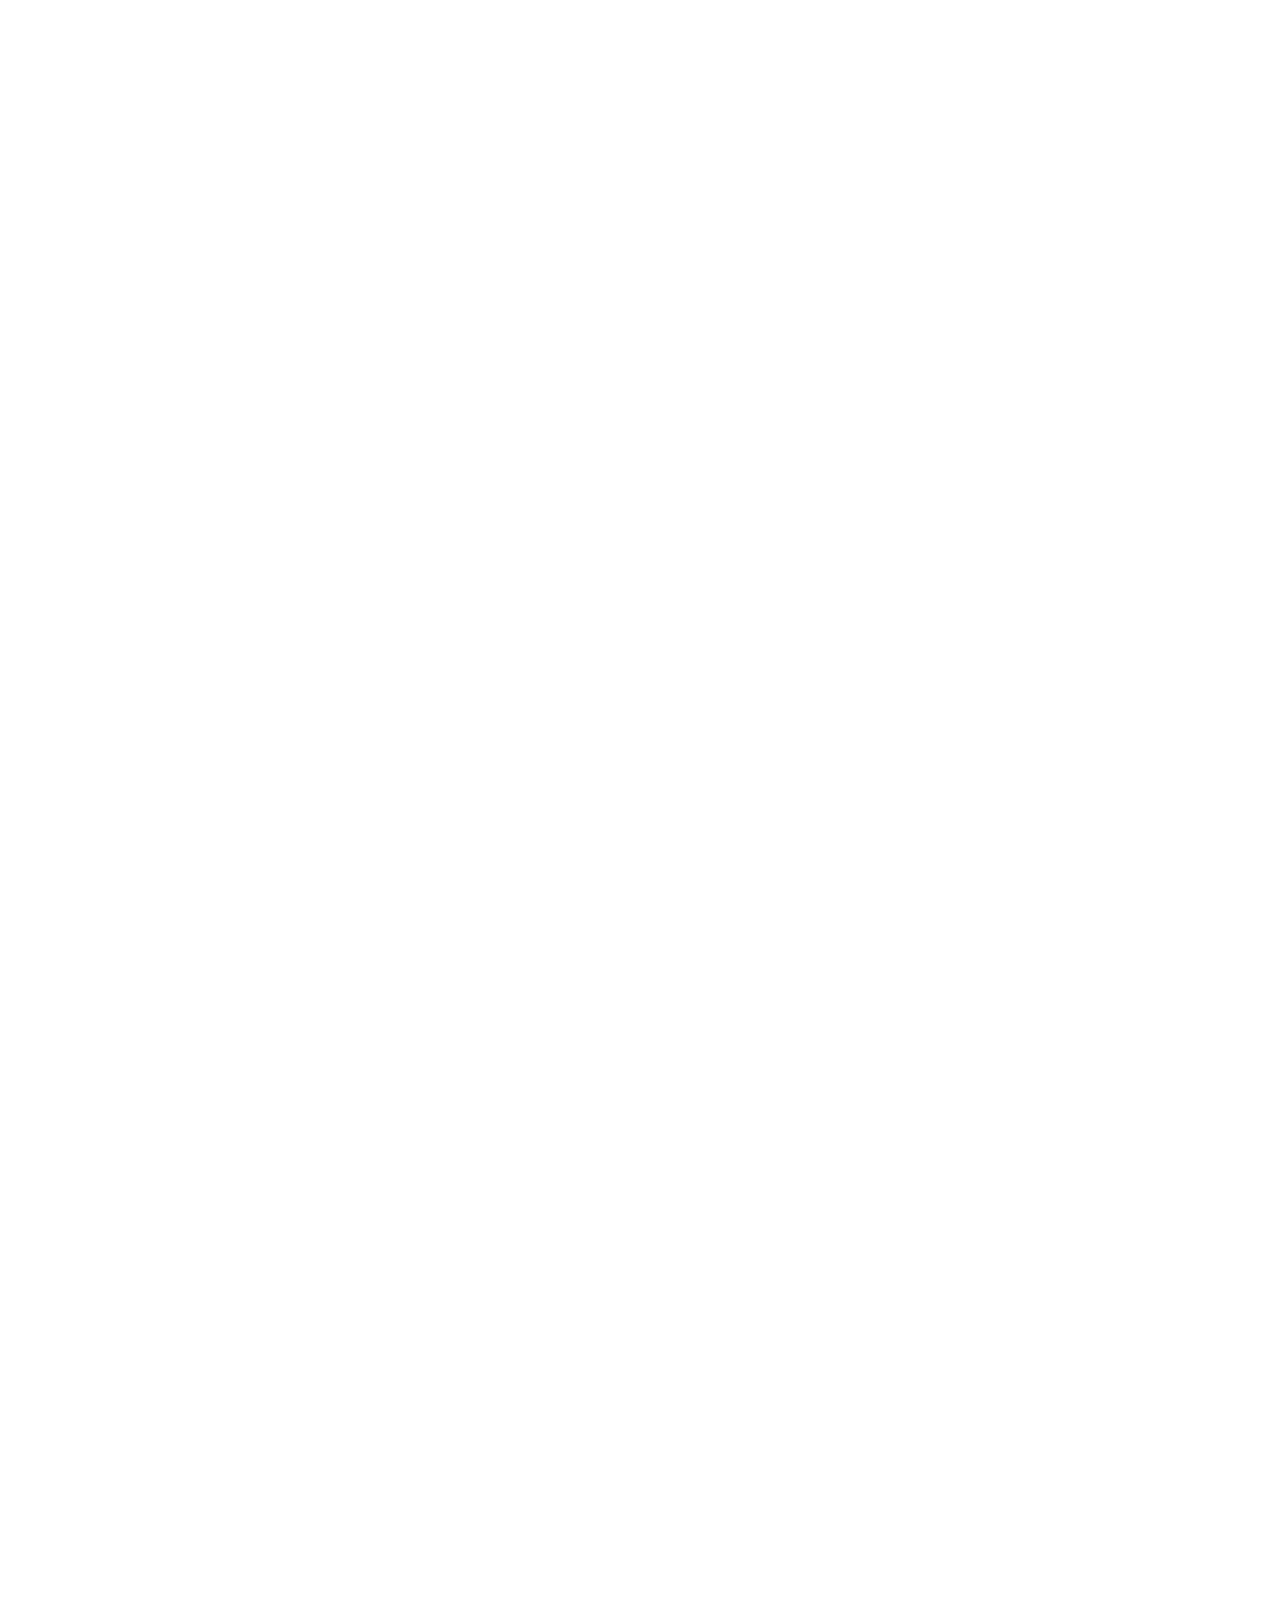
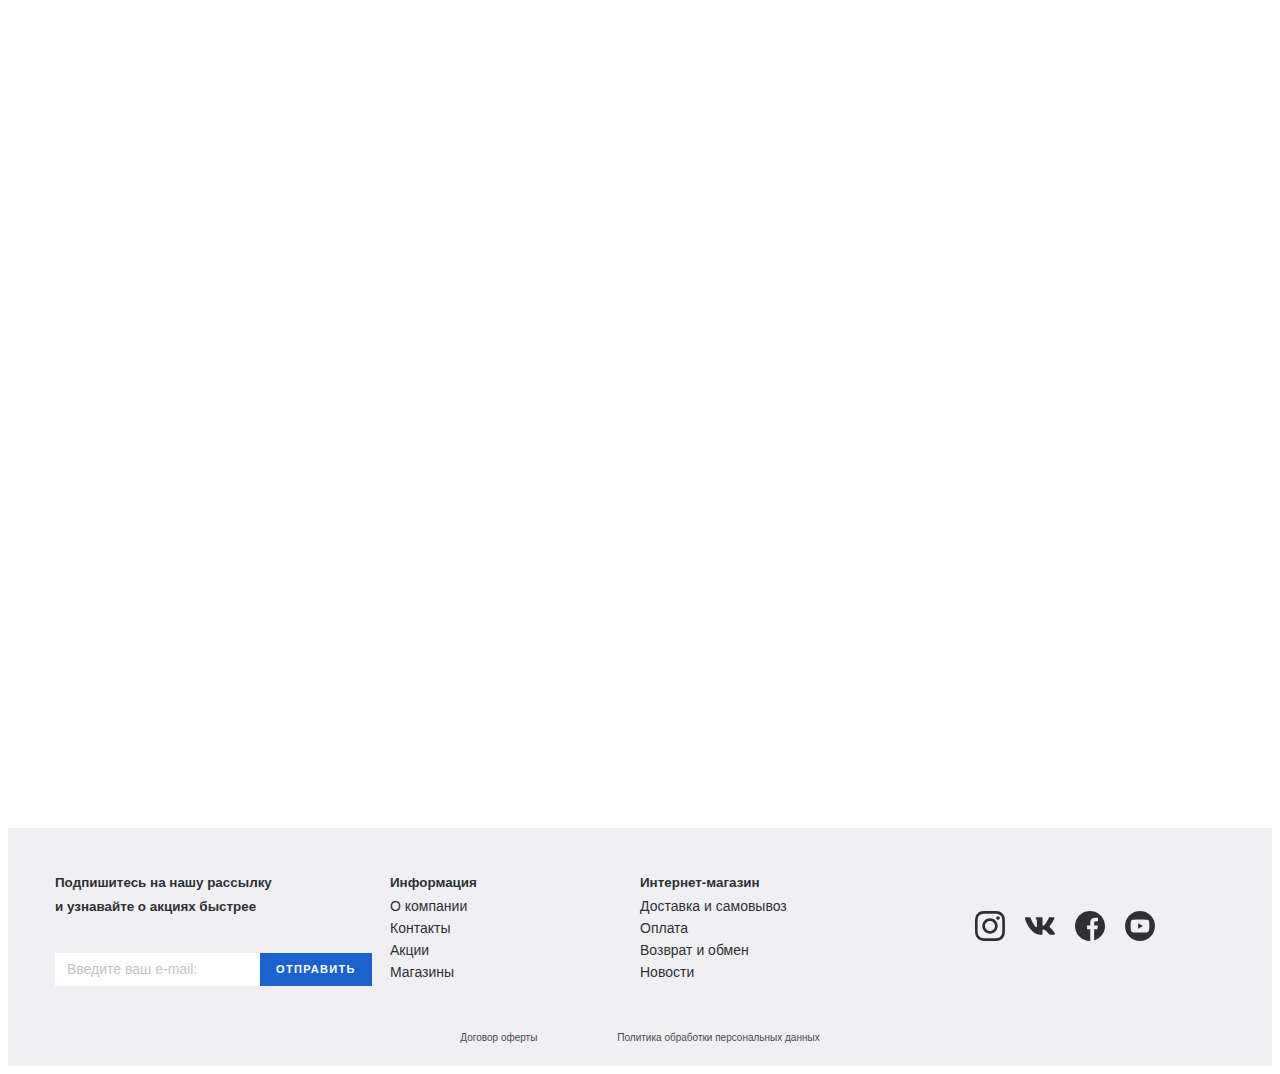
==== commit ee775098: "Update index.html" ====
--- a/index.html
+++ b/index.html
@@ -11,10 +11,10 @@
 	<link rel="stylesheet" href="slick-1.8.1/slick/slick.css">
 	<!-- <link rel="stylesheet" href="slick-1.8.1/slick/slick.min.js"> -->
 	<!-- важно2 -->
-	<script src='https://cdnjs.cloudflare.com/ajax/libs/jquery/2.1.3/jquery.min.js'></script>
+	
 
 	<link rel="stylesheet" href="fontspapka/fonts.css">
-<!-- 	<link href="https://fonts.googleapis.com/css2?family=Barlow+Condensed:wght@400;700&display=swap" rel="stylesheet"> -->
+
  <link rel="stylesheet" type="text/css" href="media.css">
 
 	<!-- вторая пачка стилей нахуй ее-->
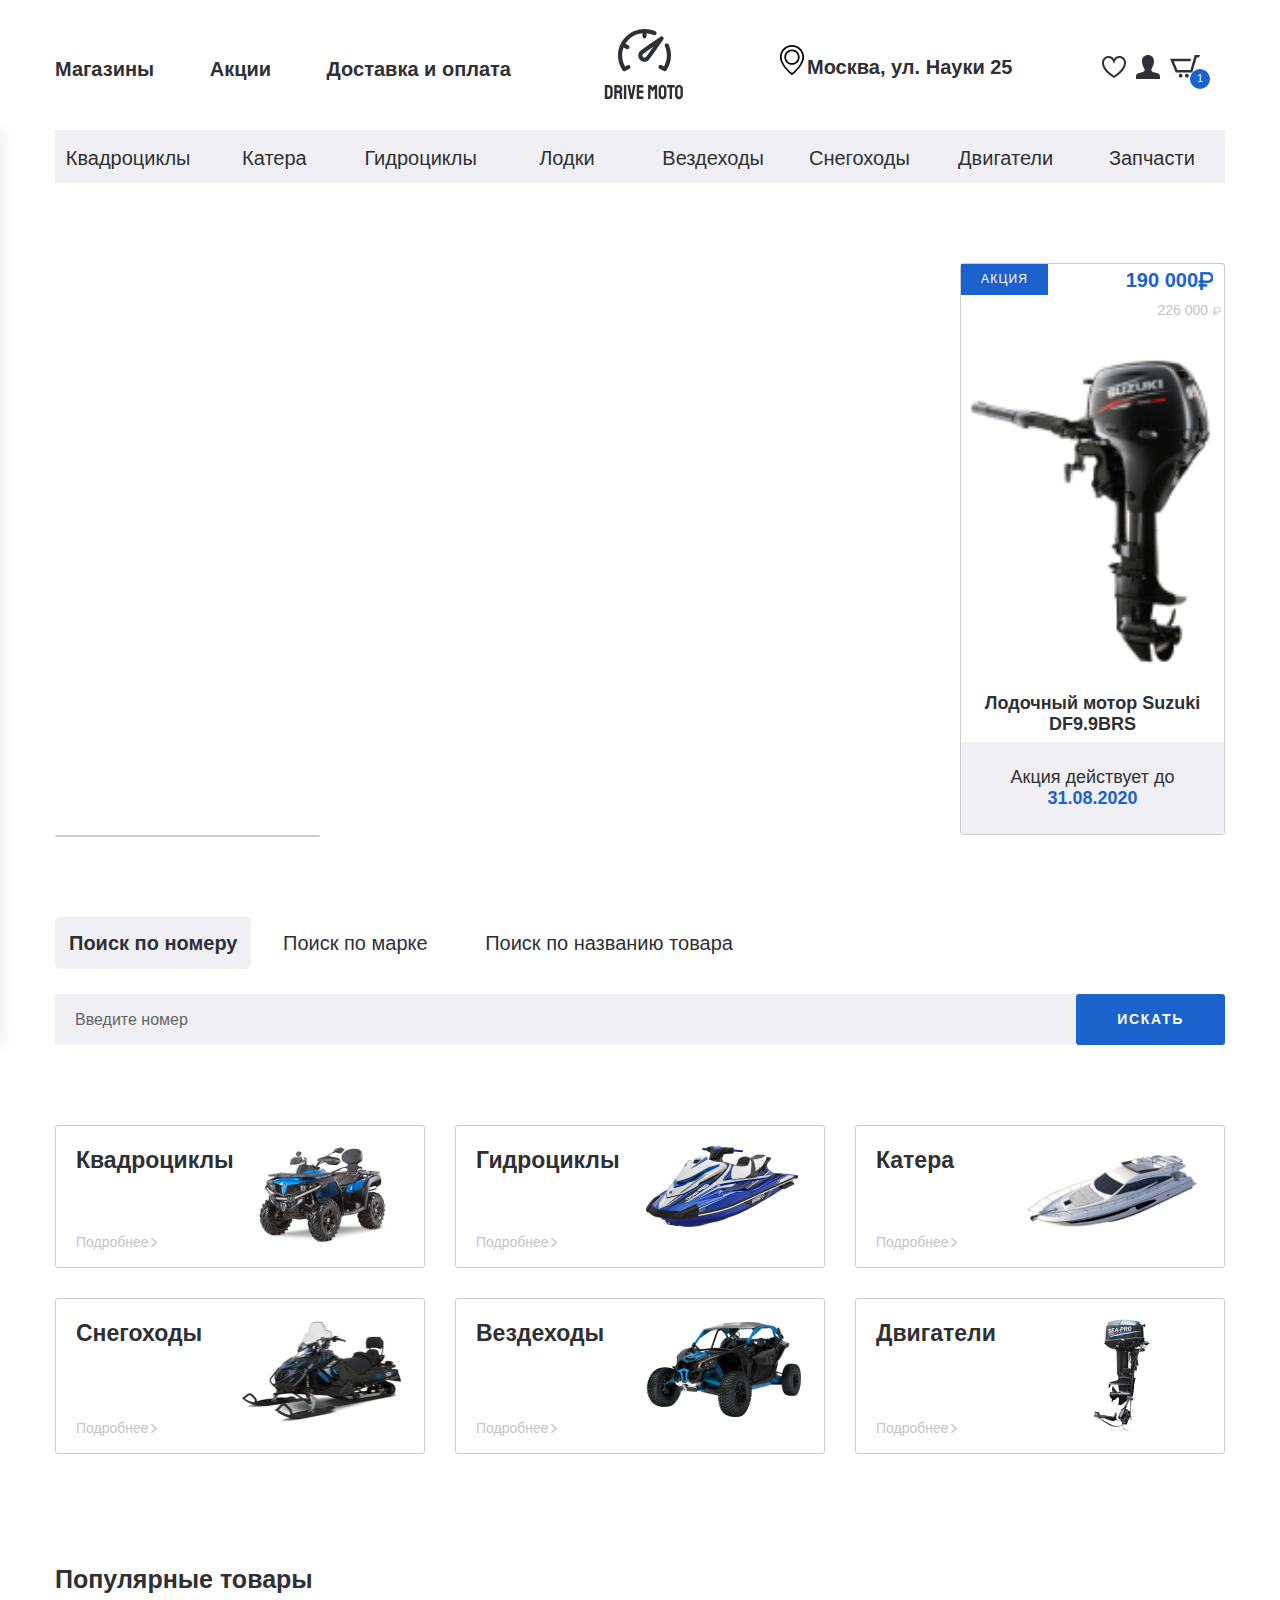
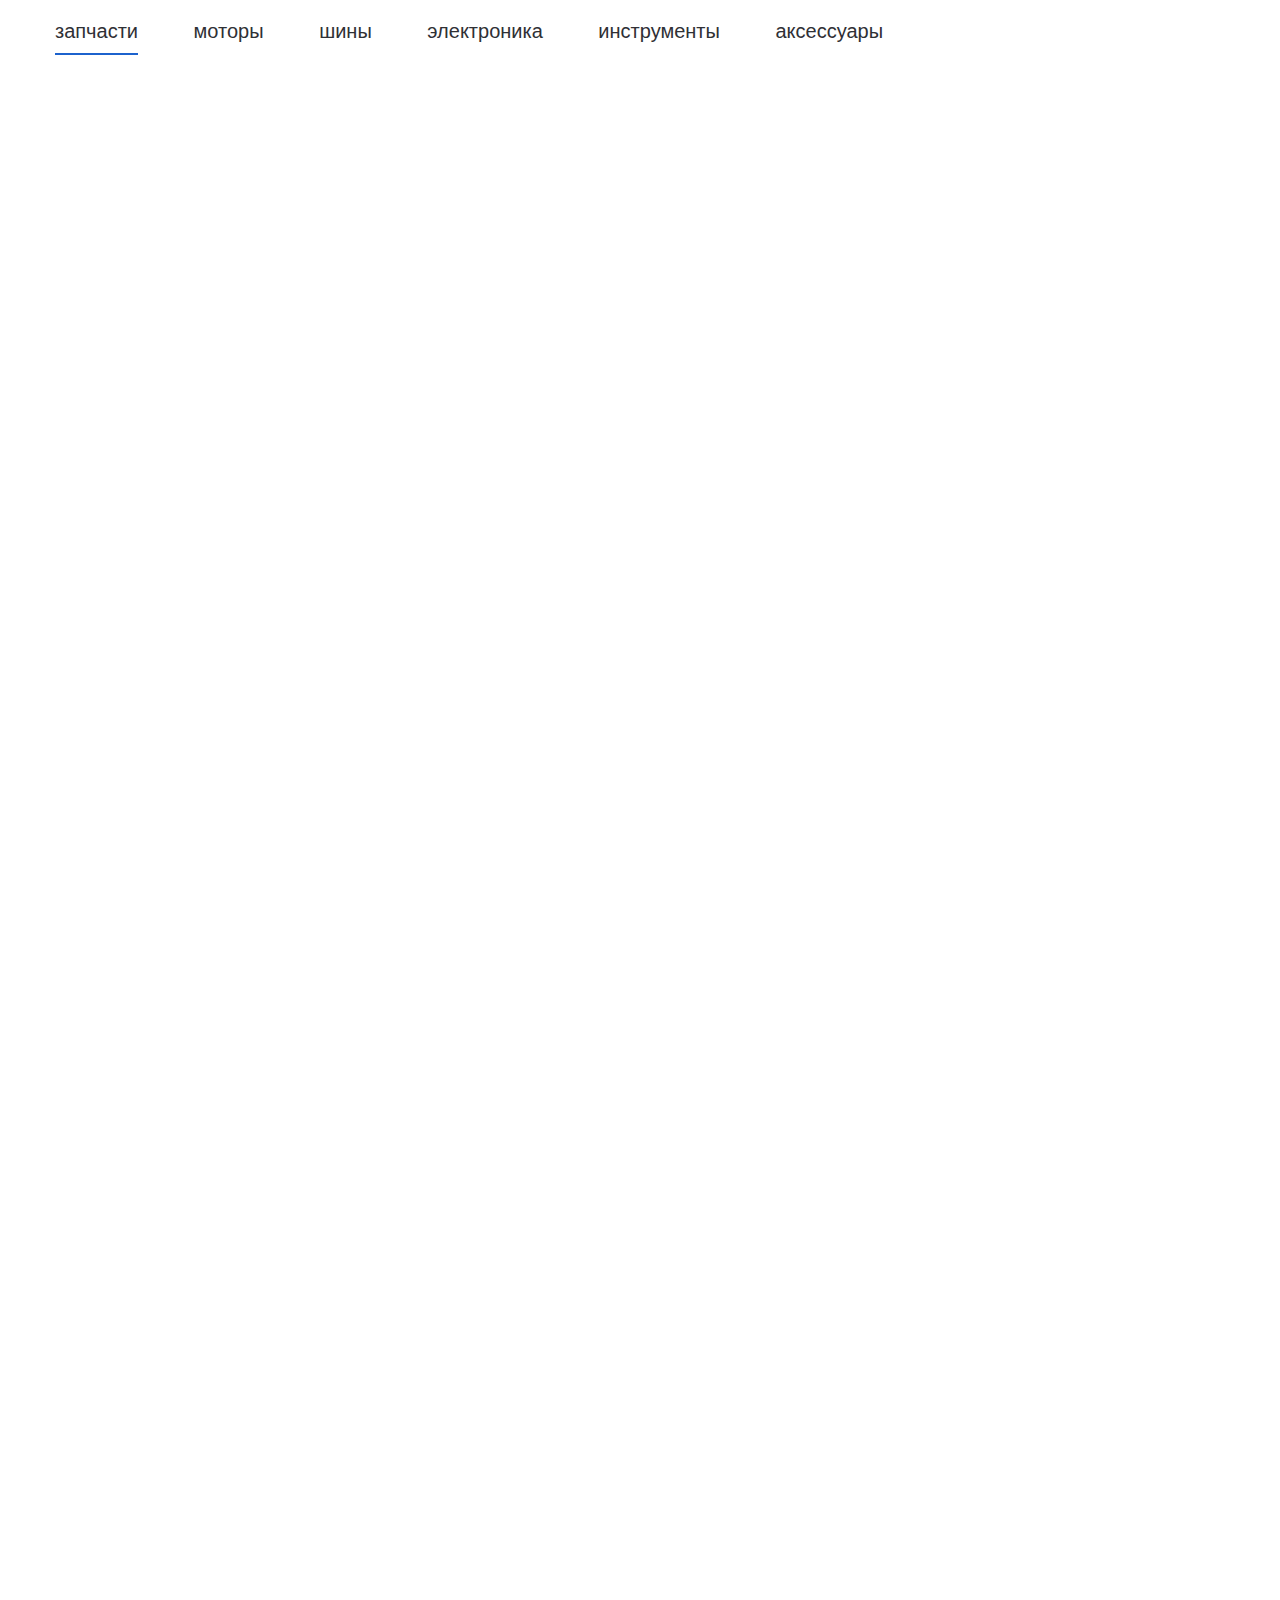
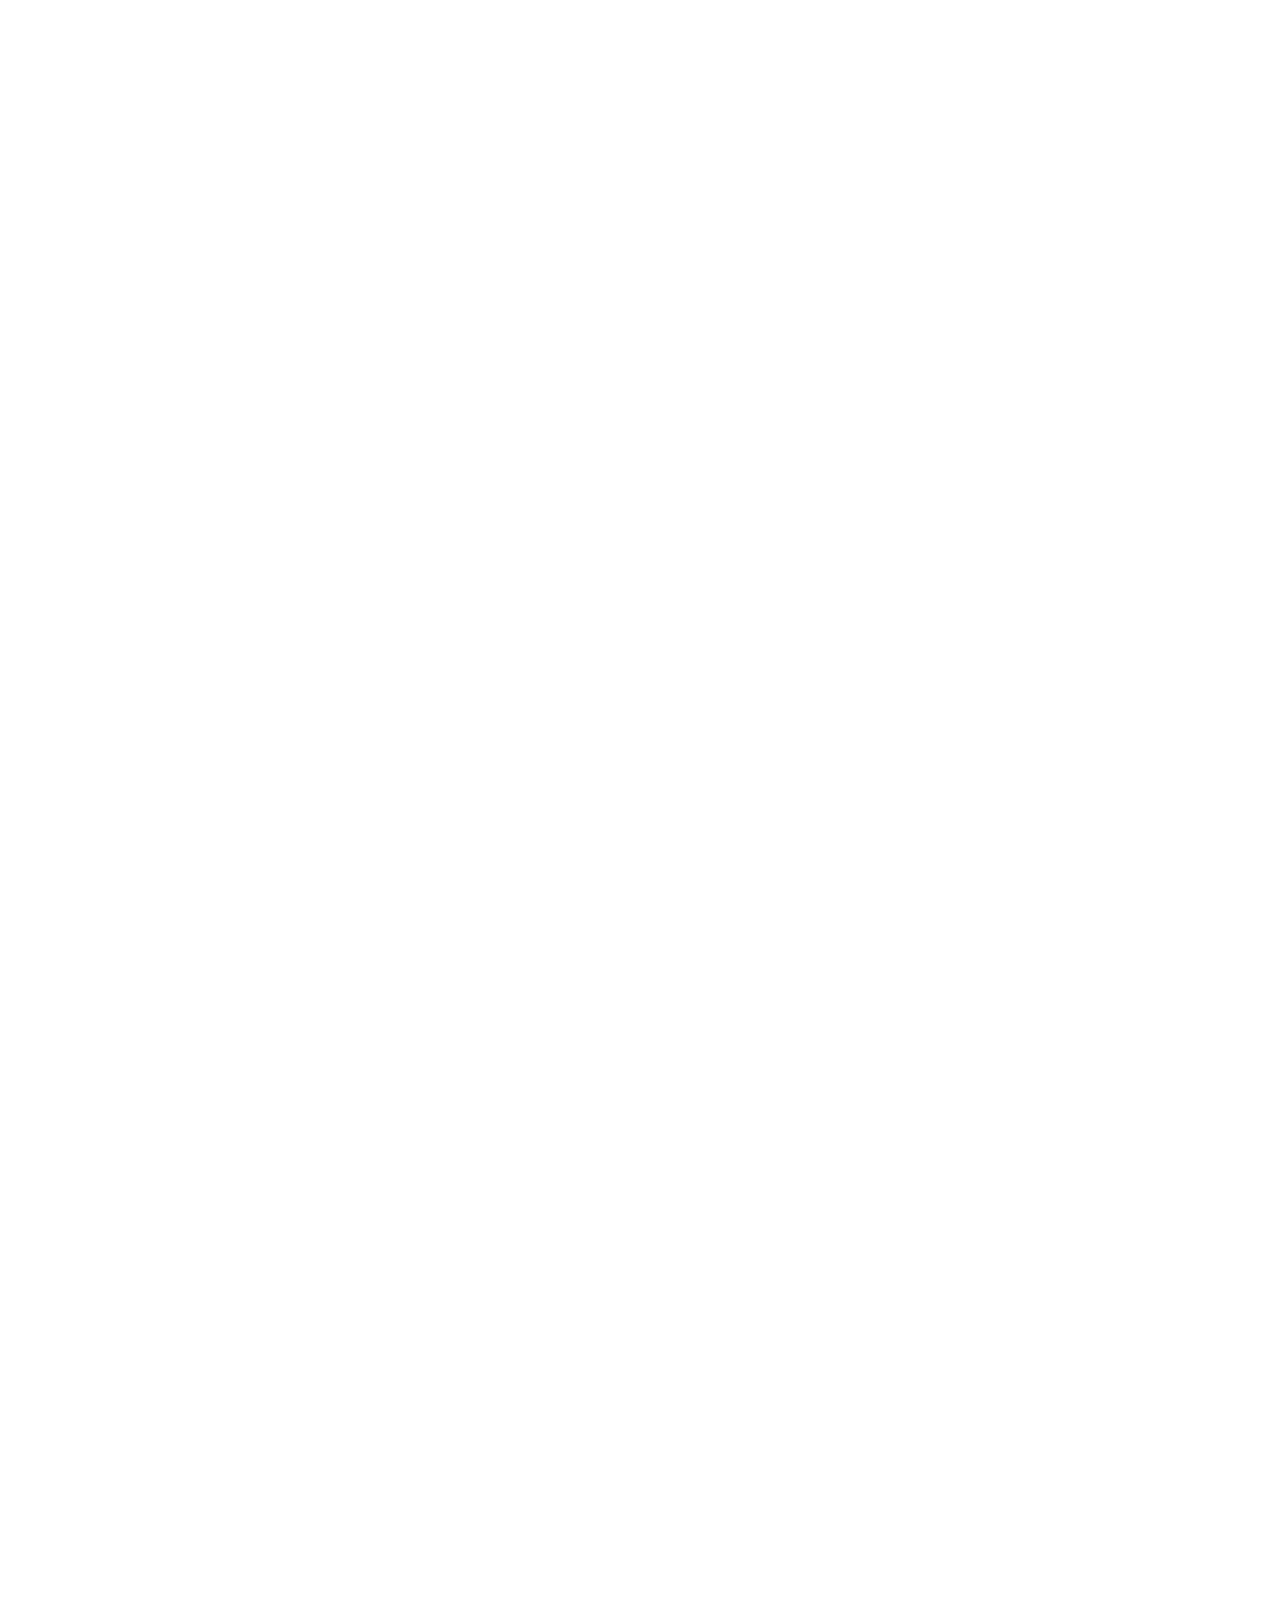
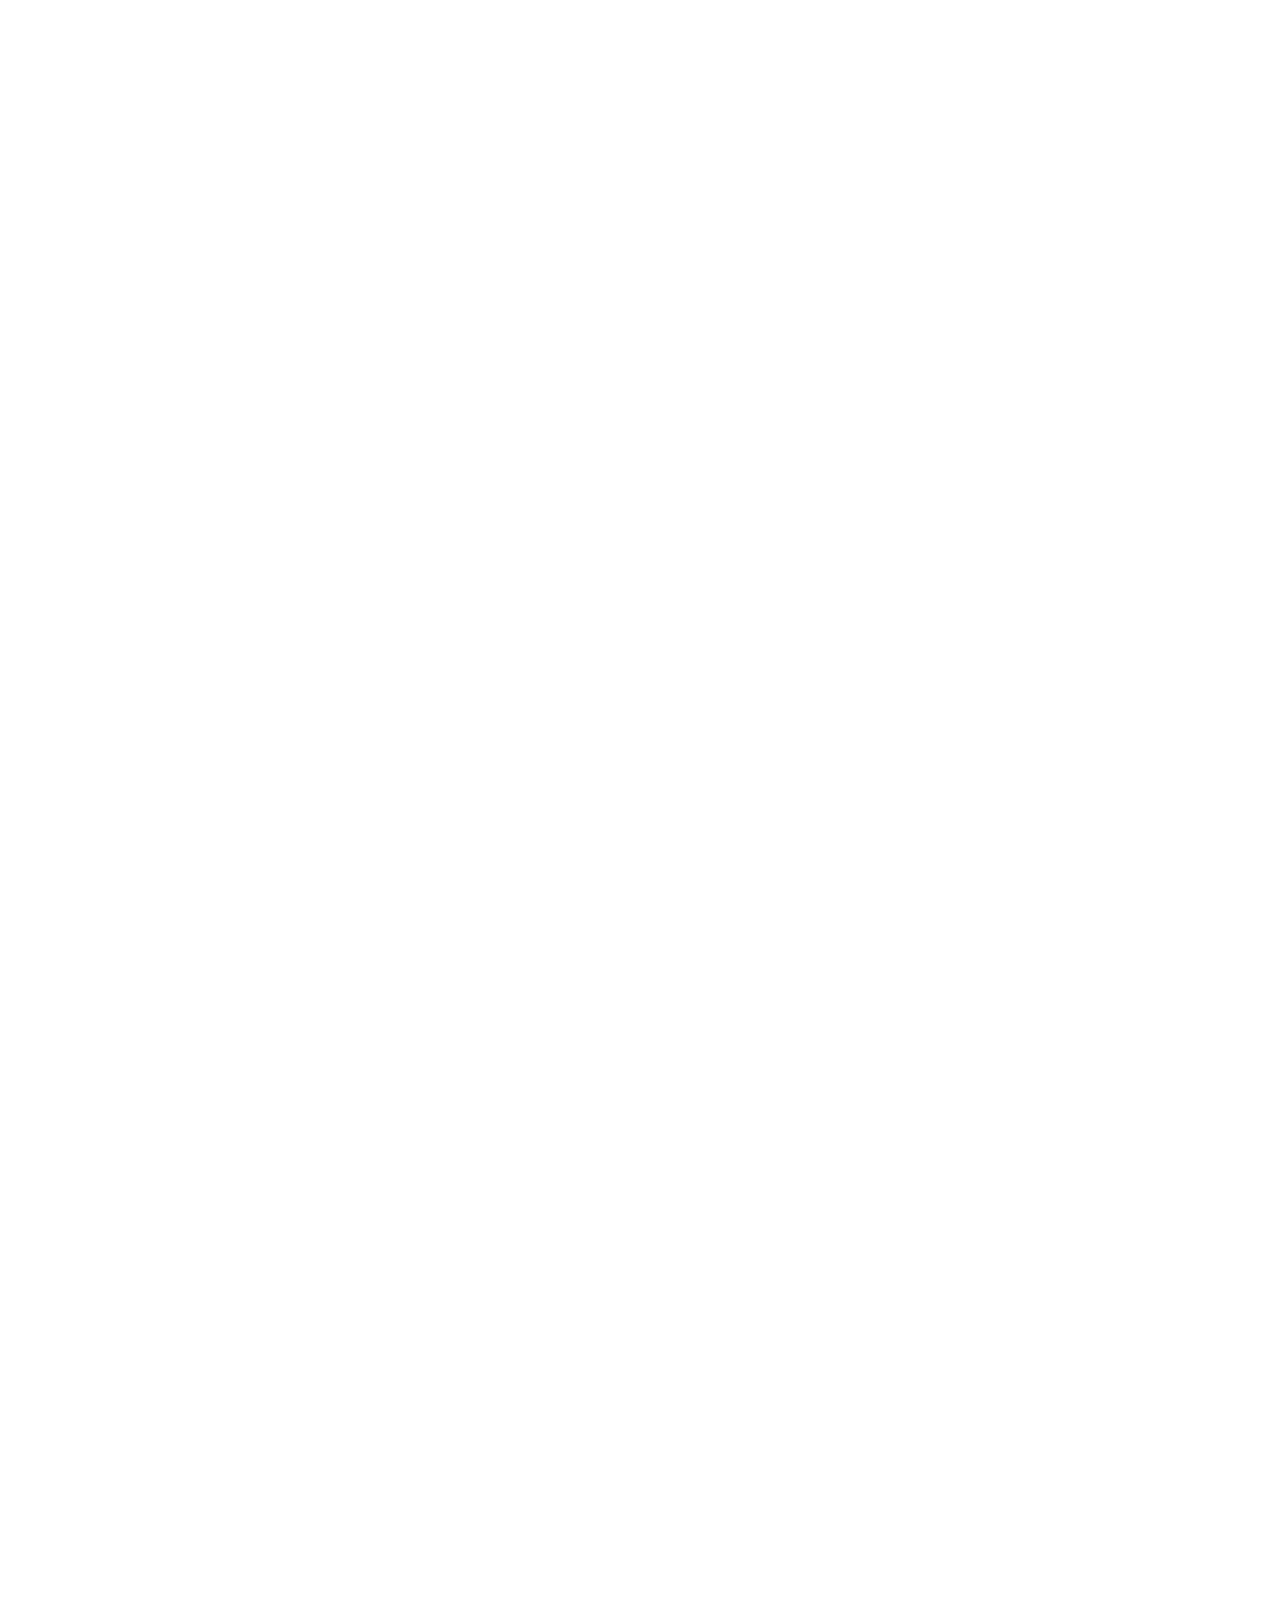
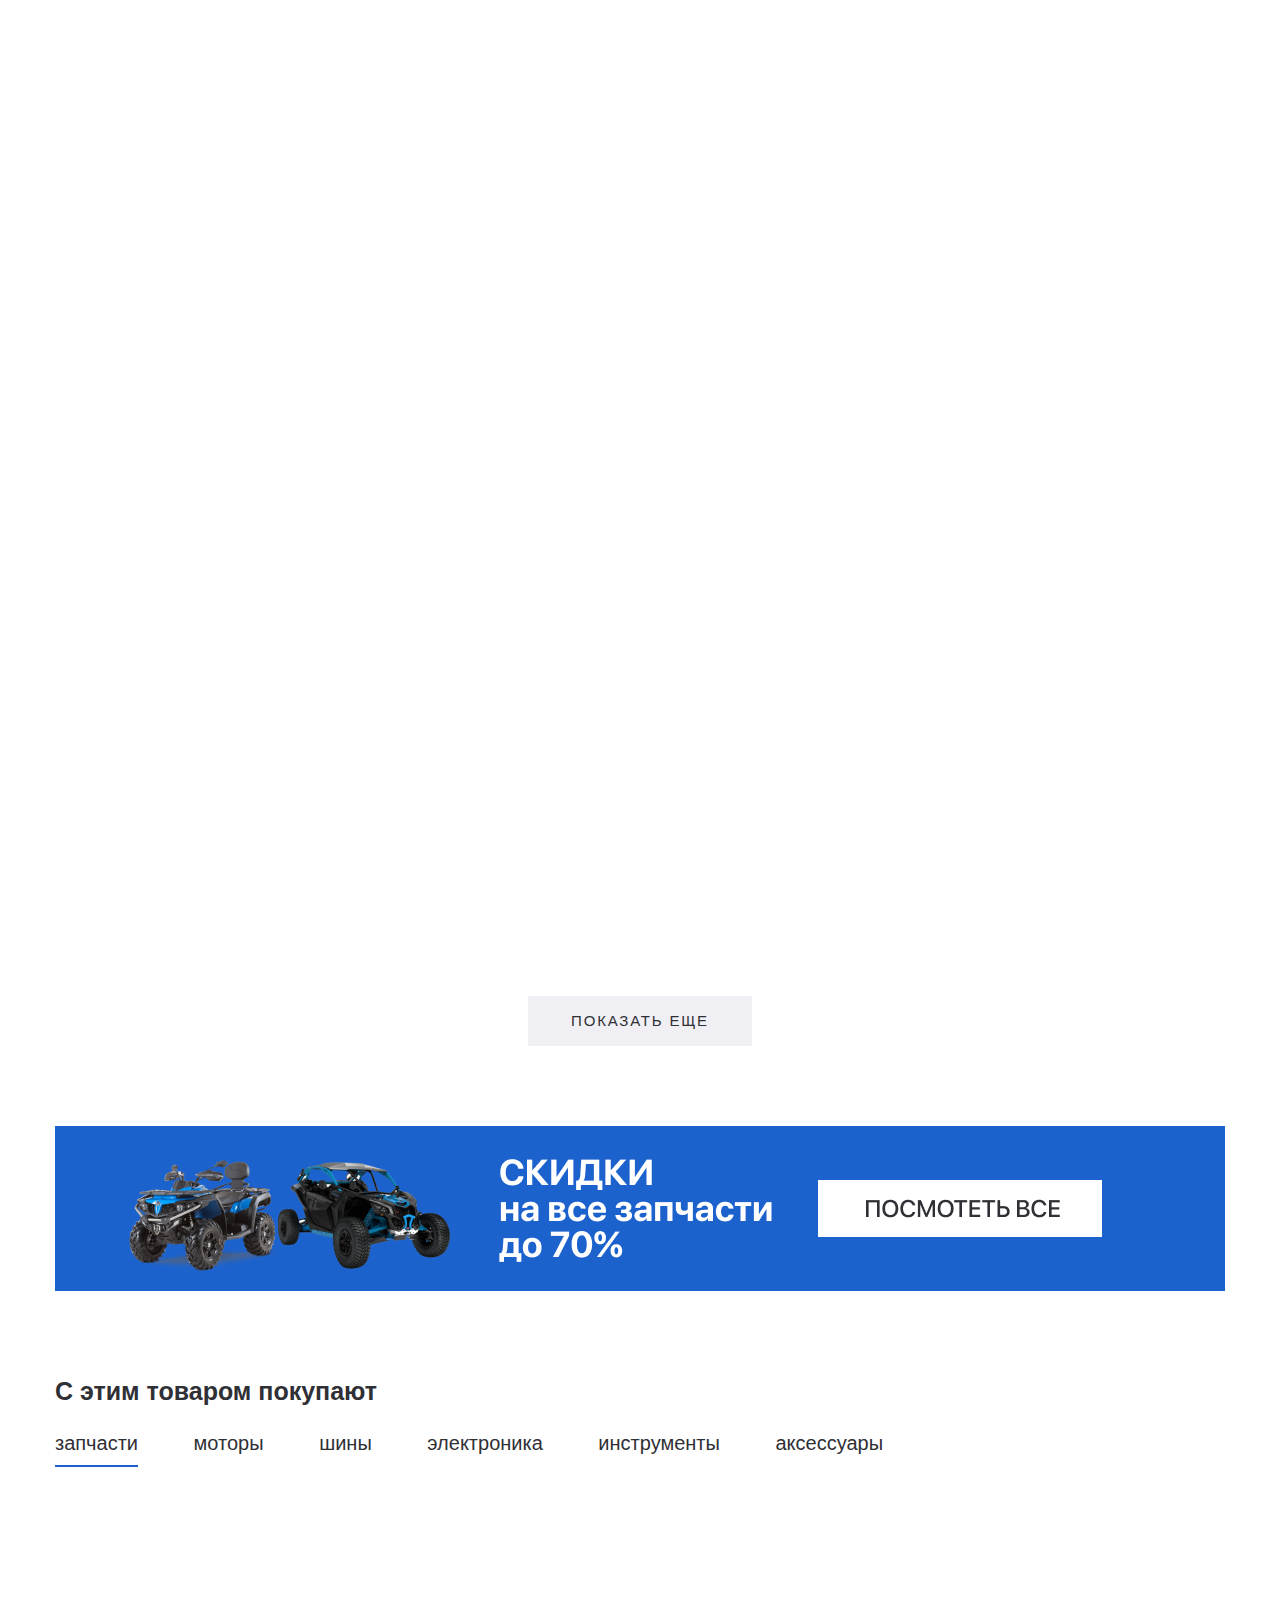
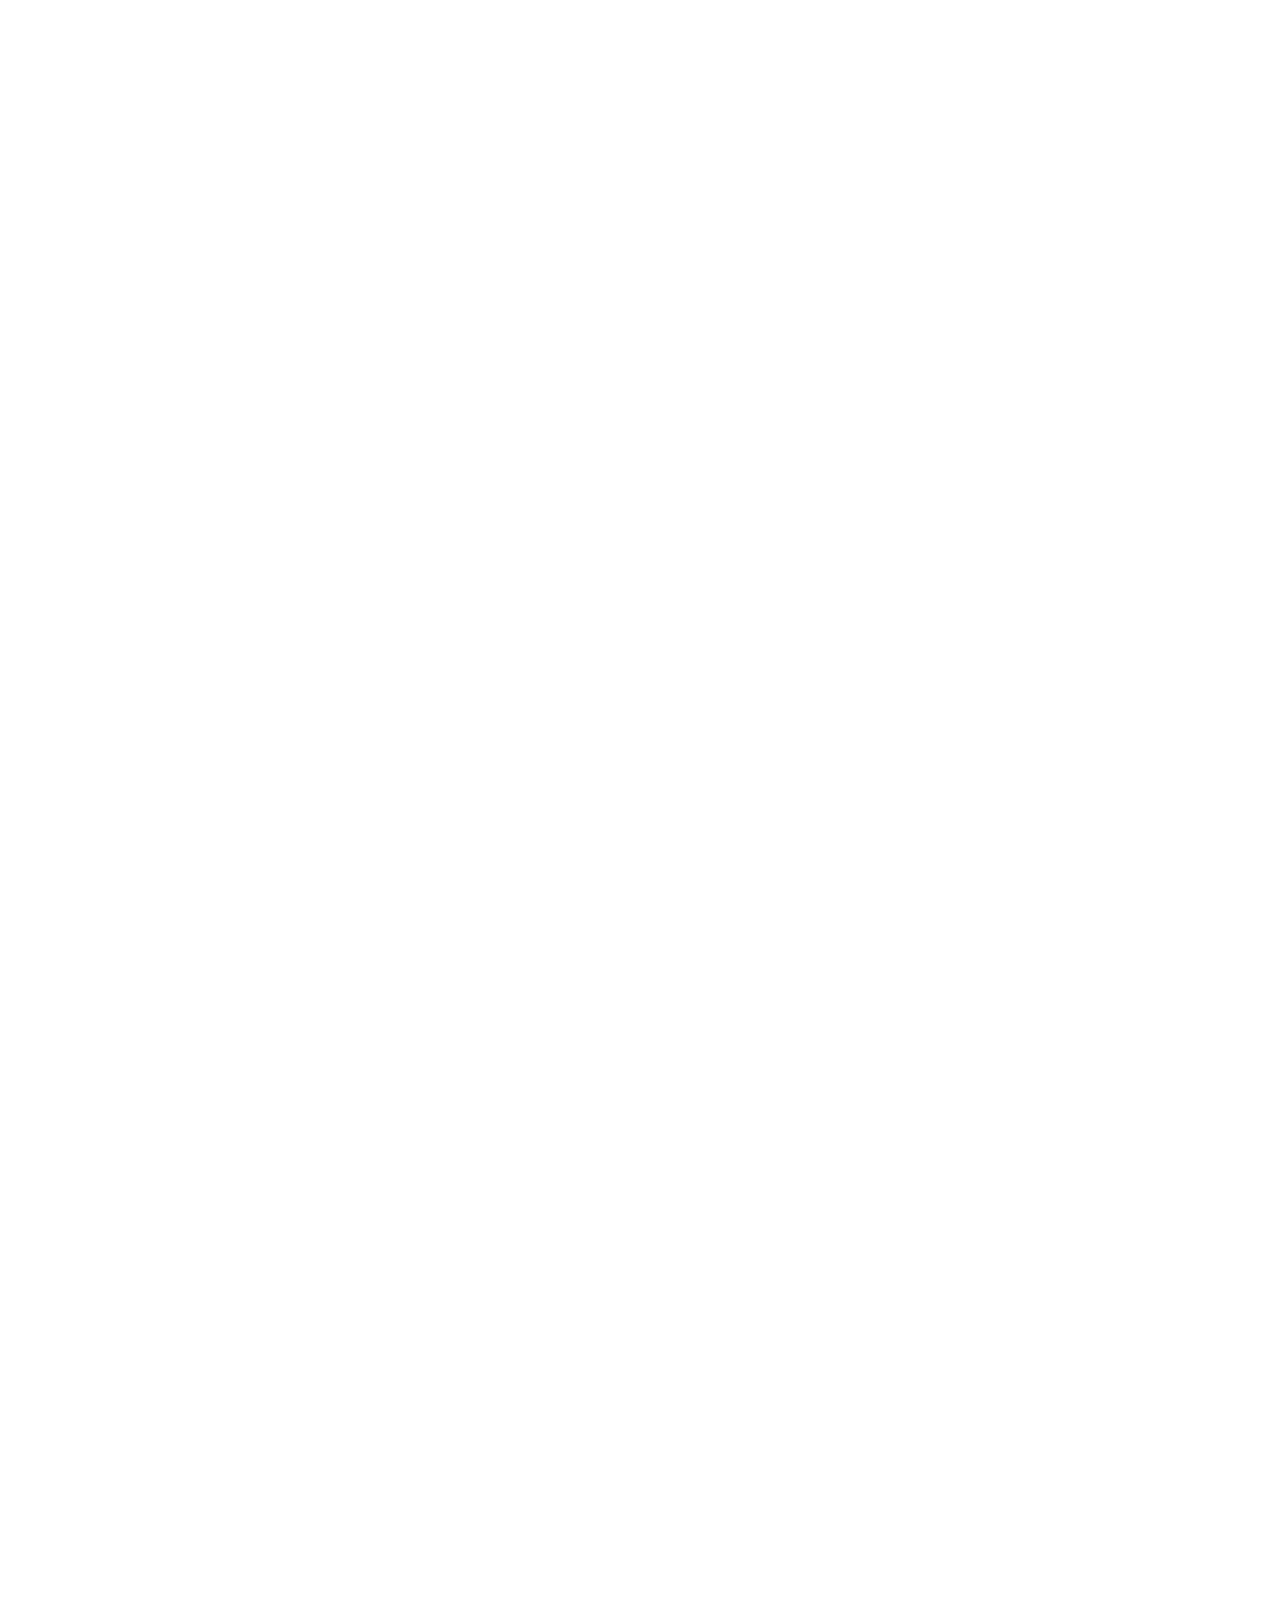
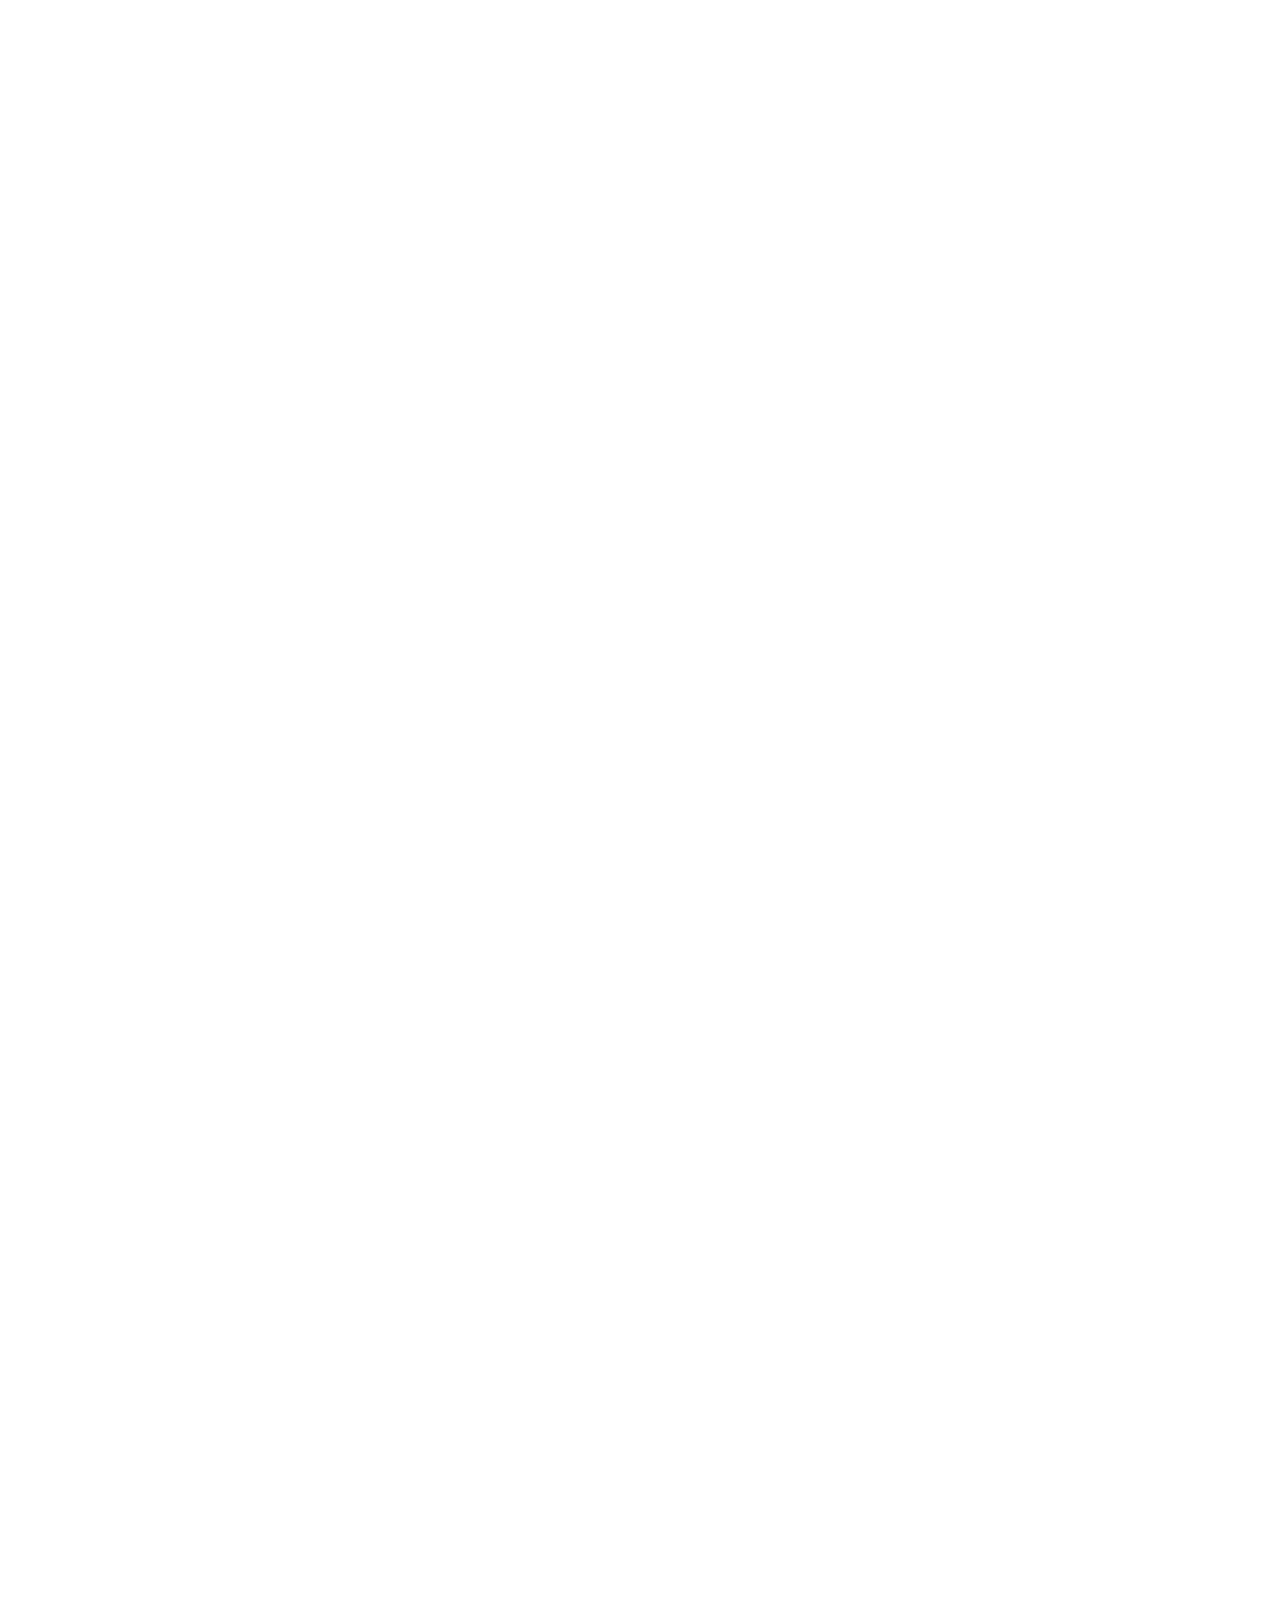
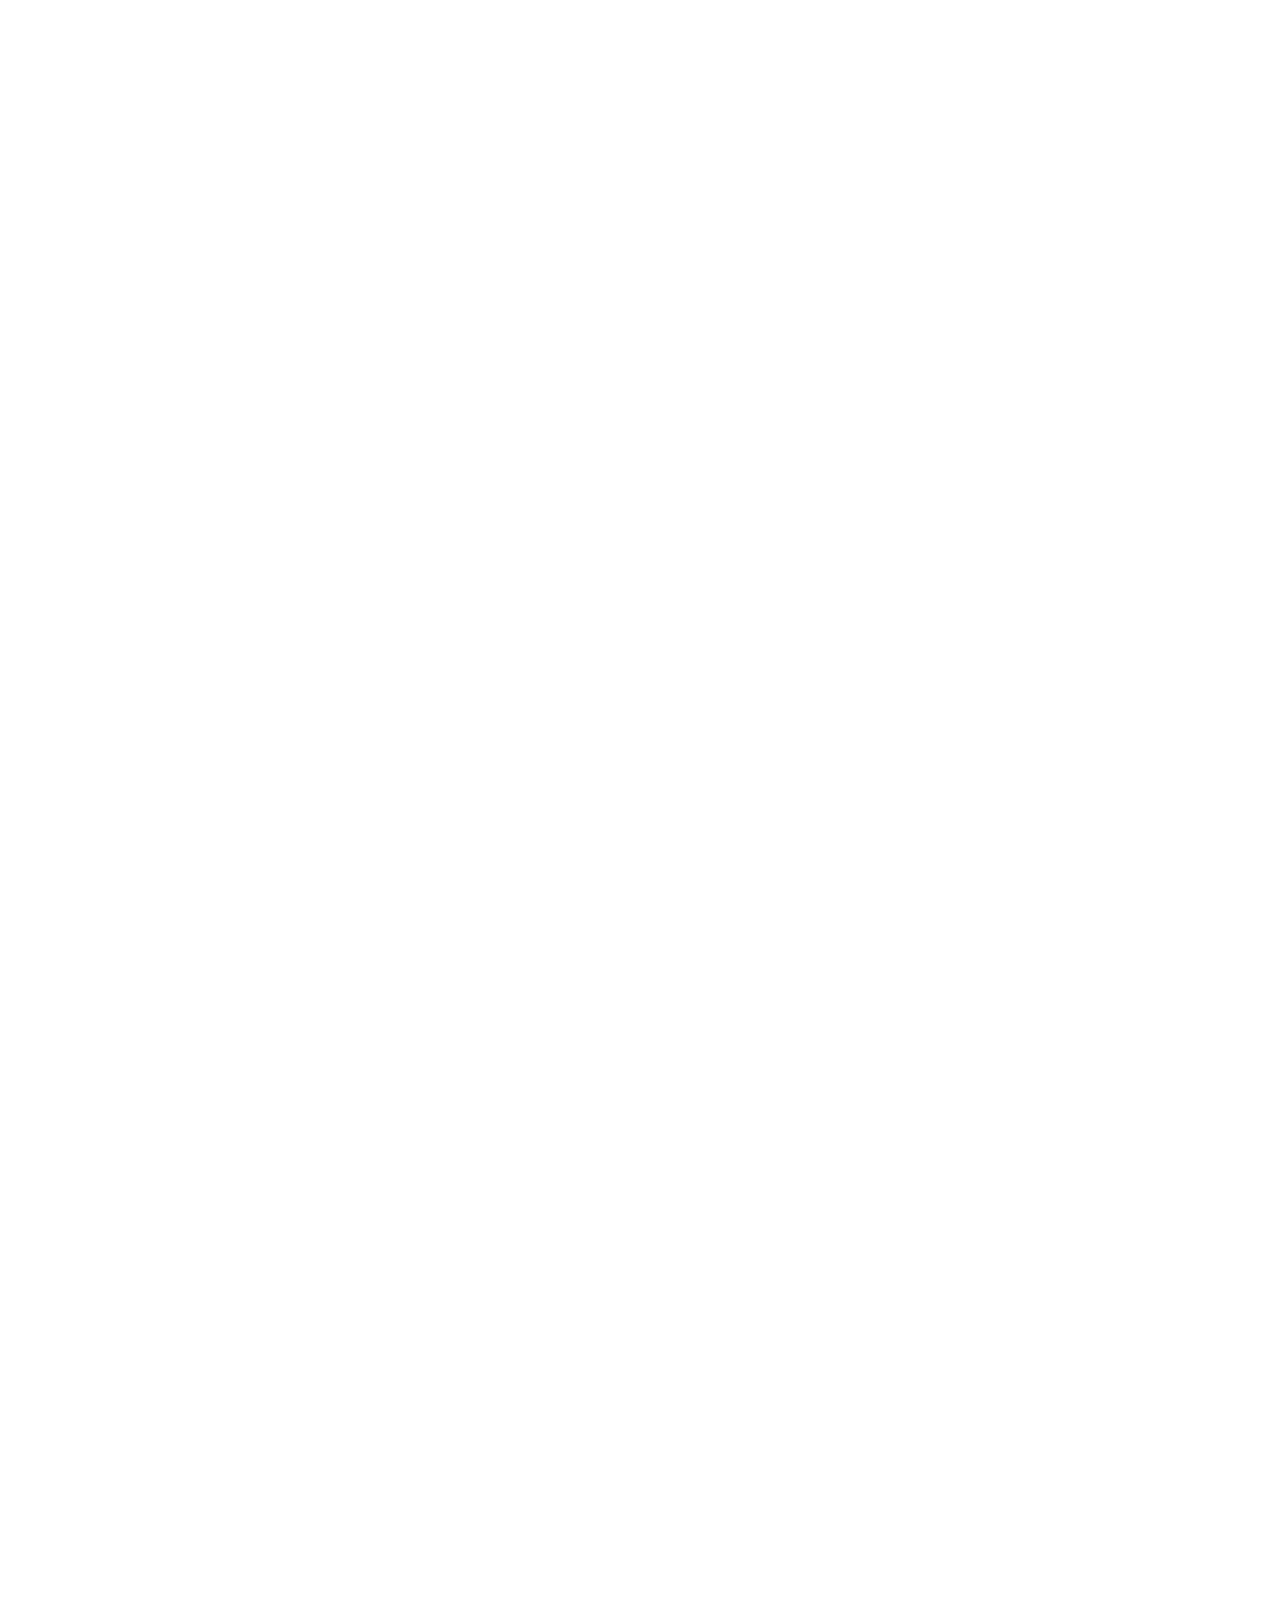
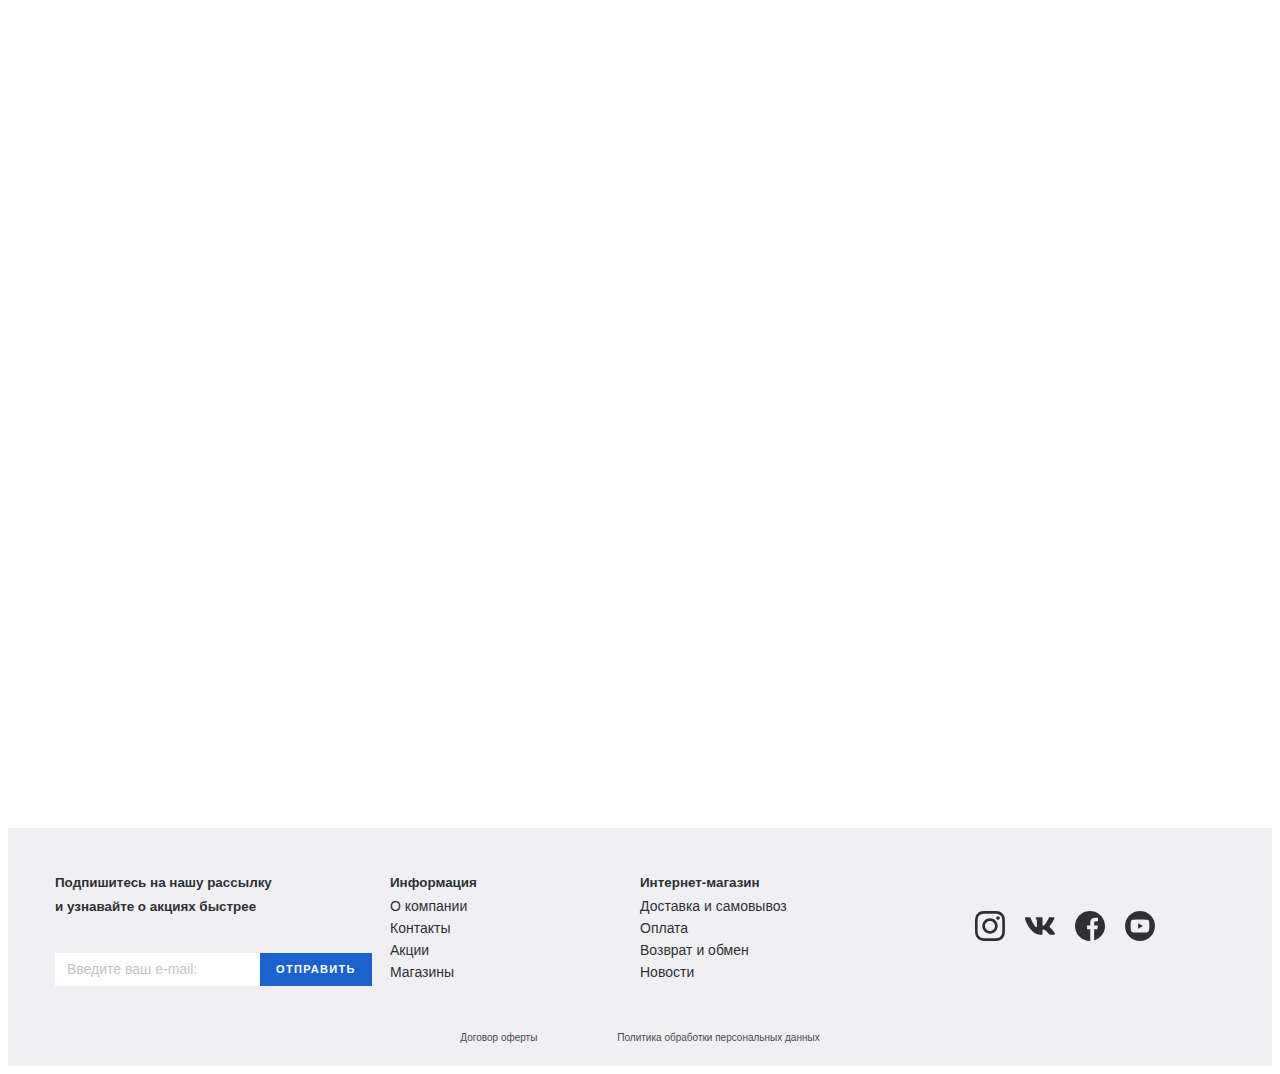
==== commit 001e0135: "Update index.html" ====
--- a/index.html
+++ b/index.html
@@ -11,10 +11,9 @@
 	<link rel="stylesheet" href="slick-1.8.1/slick/slick.css">
 	<!-- <link rel="stylesheet" href="slick-1.8.1/slick/slick.min.js"> -->
 	<!-- важно2 -->
-	
 
 	<link rel="stylesheet" href="fontspapka/fonts.css">
-
+<!-- 	<link href="https://fonts.googleapis.com/css2?family=Barlow+Condensed:wght@400;700&display=swap" rel="stylesheet"> -->
  <link rel="stylesheet" type="text/css" href="media.css">
 
 	<!-- вторая пачка стилей нахуй ее-->
@@ -1223,11 +1222,11 @@
 	<h2>Личный кабинет</h2>
 	<p class="modal-description">Введите пожалуйста свой логин и пароль</p>
 		<button class="modal-close" type="button">
-		<span class="visually-hidden">Закрыть</span>
+		<span class="visually-hidden"></span>
 	</button>
 	<form class="login-form" action="#" method="post">
 		<p>
-			<label class="visually-hidden" for="user-login">Логин</label>
+			<label class="visually-hidden visually-hidden__first" for="user-login">Логин</label>
 			<input class="login-icon-user" id="user-login" type="text" name="login" placeholder="email@example.ru">
 		</p>
 		<p>
@@ -1250,7 +1249,8 @@
 
 
 
-	<script src='https://cdnjs.cloudflare.com/ajax/libs/jquery/2.1.3/jquery.min.js'></script>
+	<script src="https://code.jquery.com/jquery-3.5.1.min.js"></script>
+<!-- 	<link href="https://fonts.googleapis.com/css2?family=Barlow+Condensed:wght@400;700&display=swap" rel="stylesheet"> -->
 <script src="js/slick.min.js"></script>
 <script src="js/script.js"></script>
 
@@ -1293,4 +1293,3 @@
 					</div>
 				</div>
 			</div> -->
-
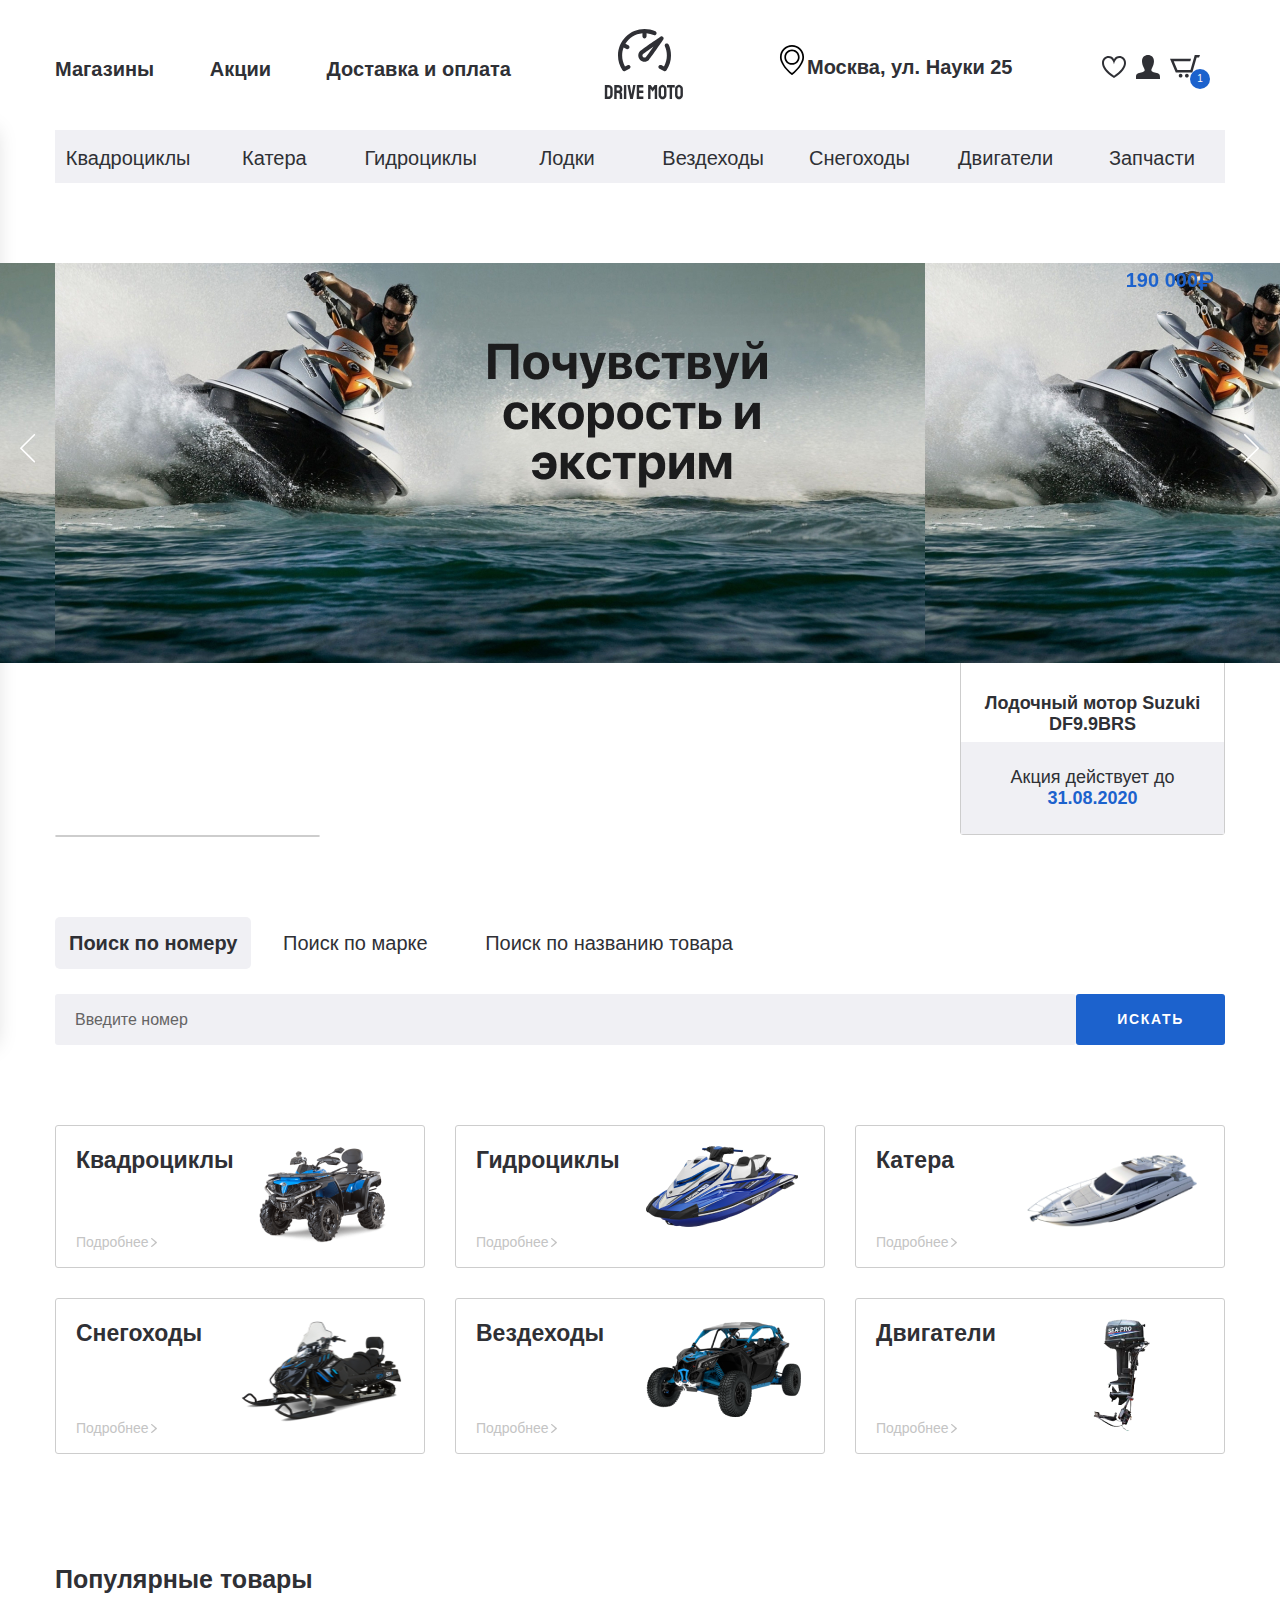
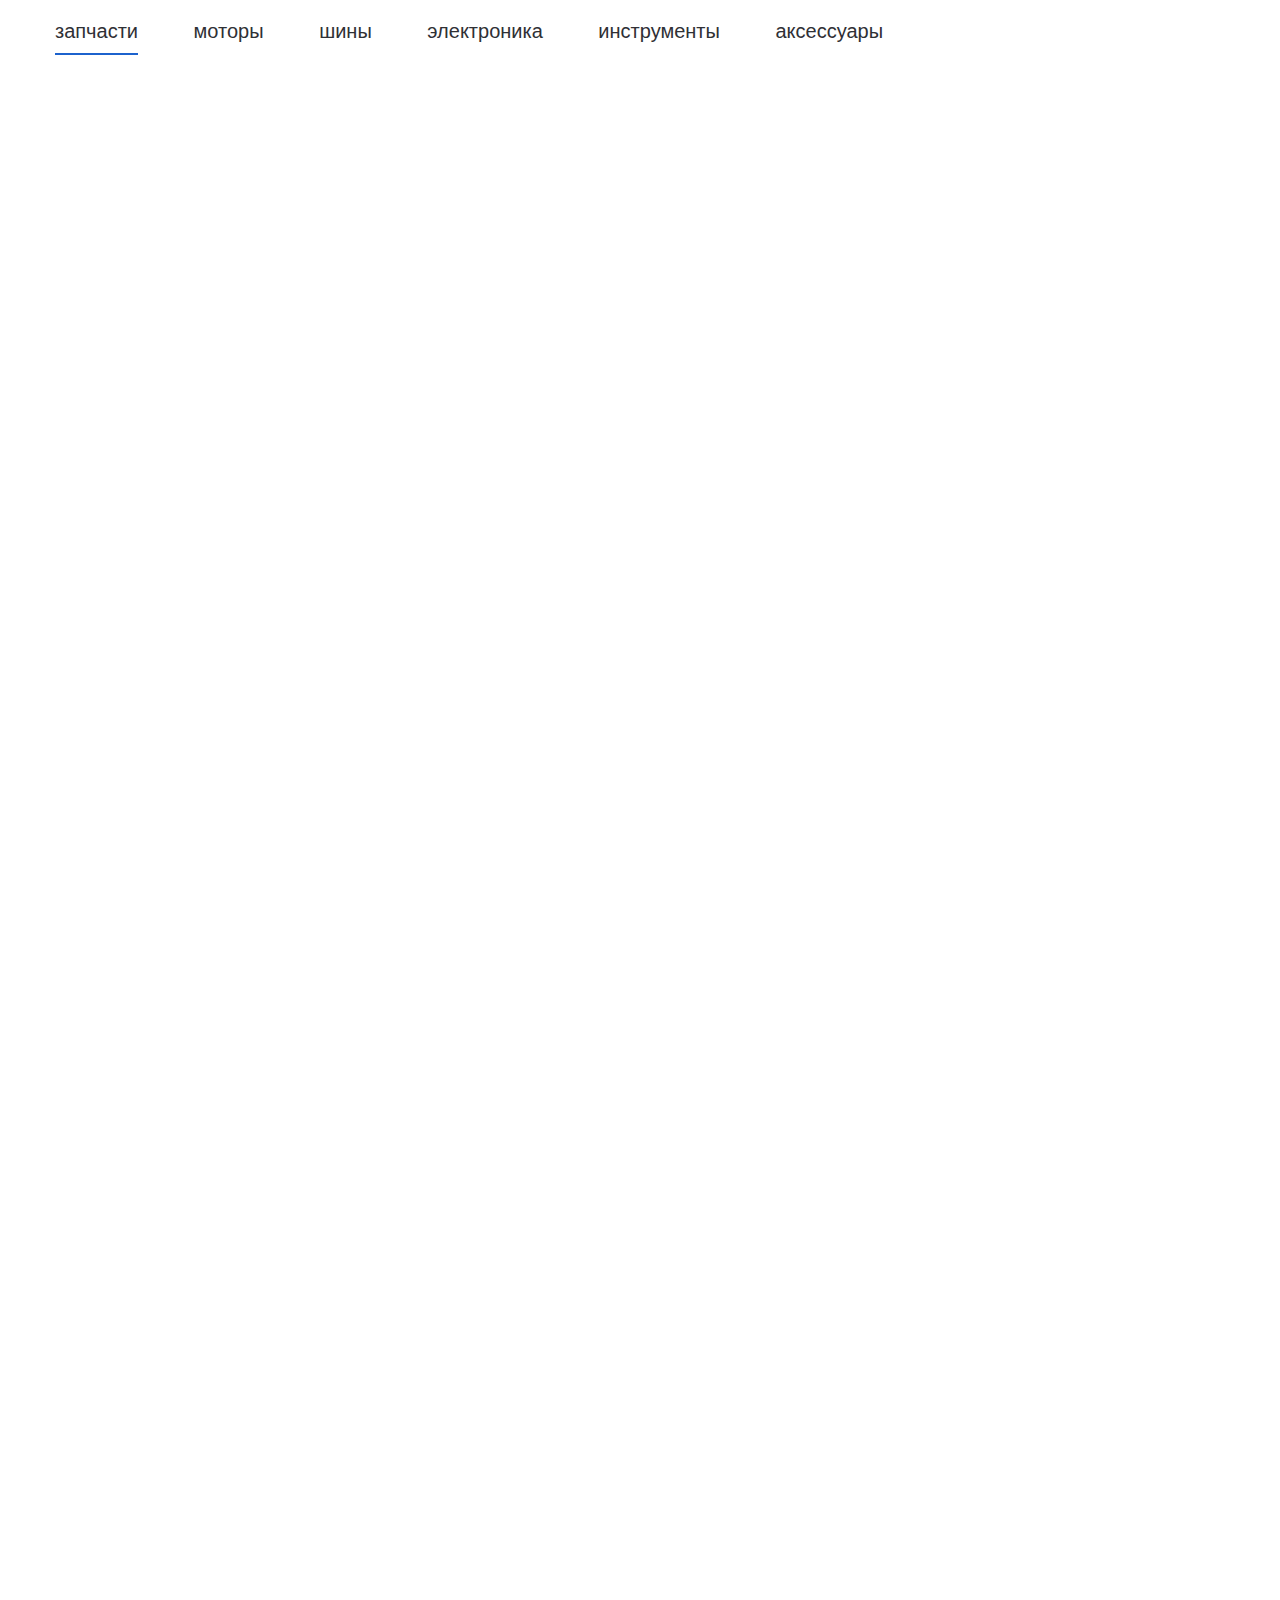
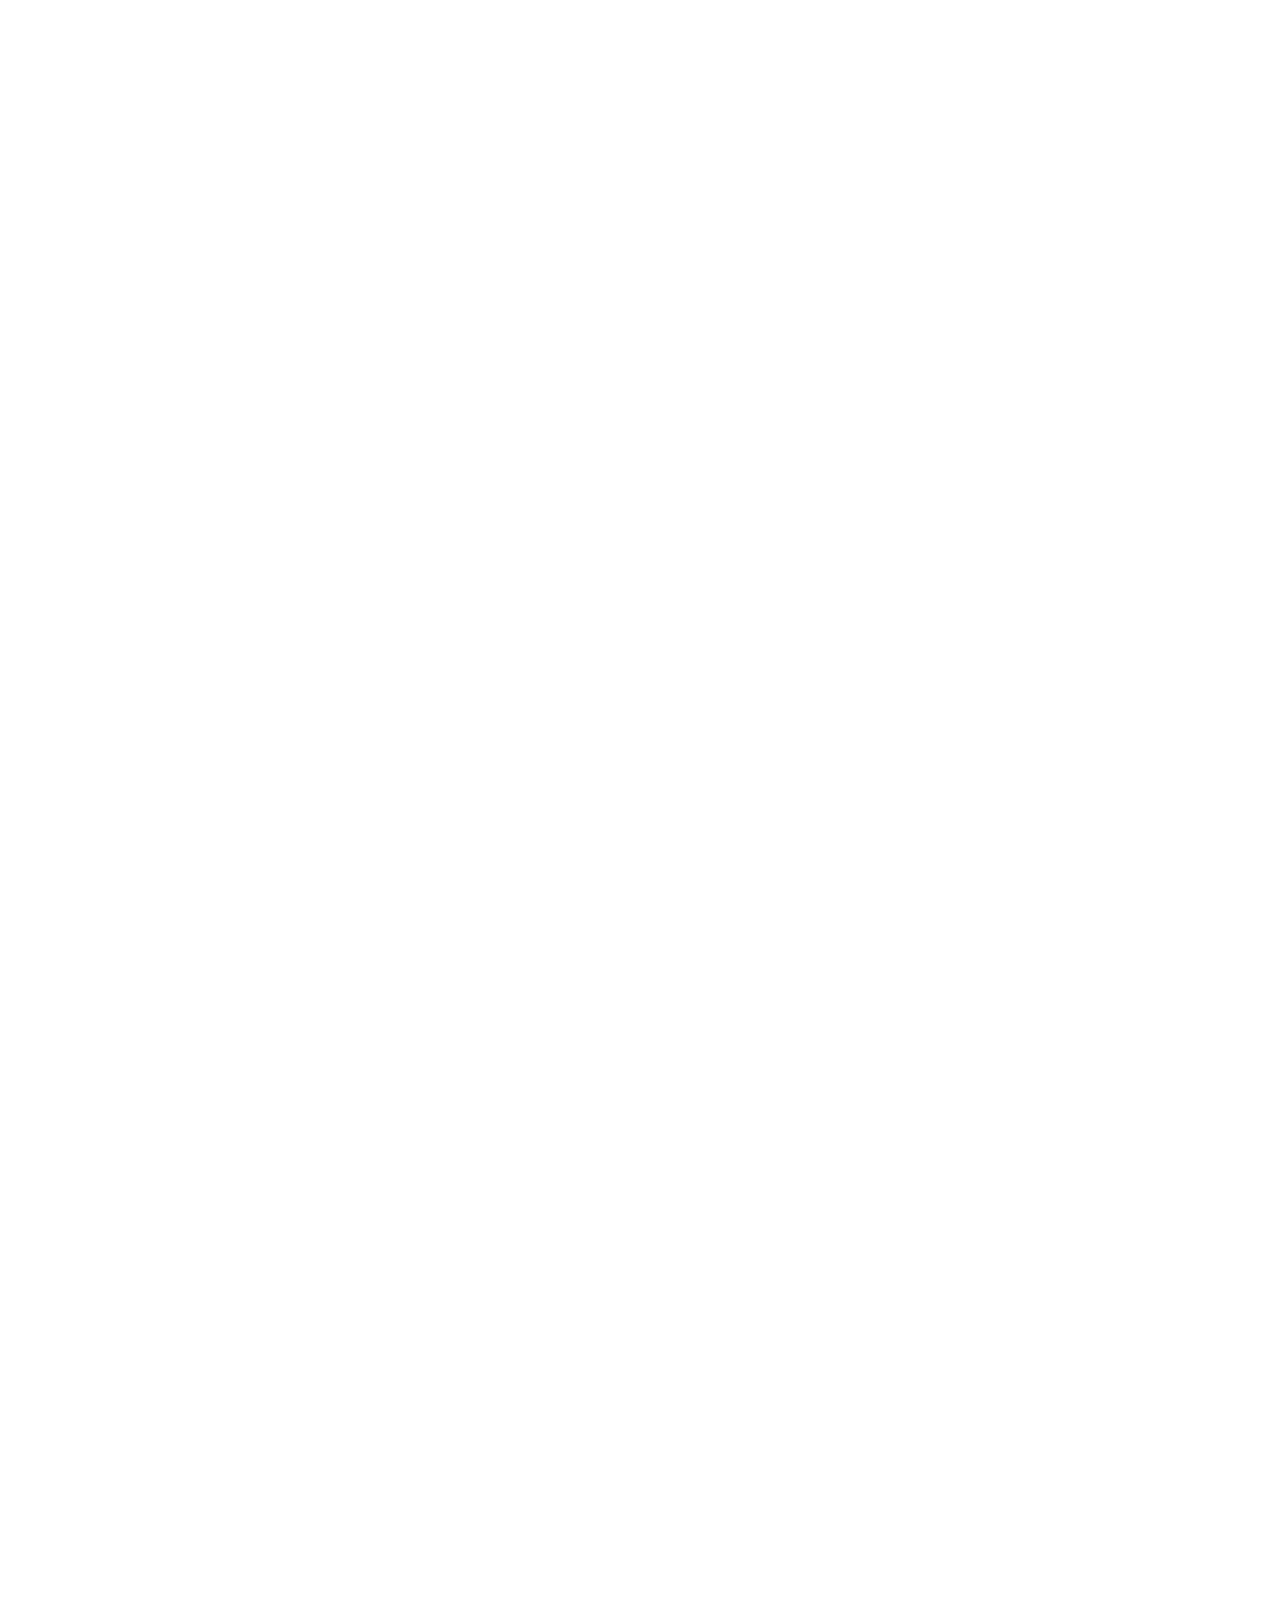
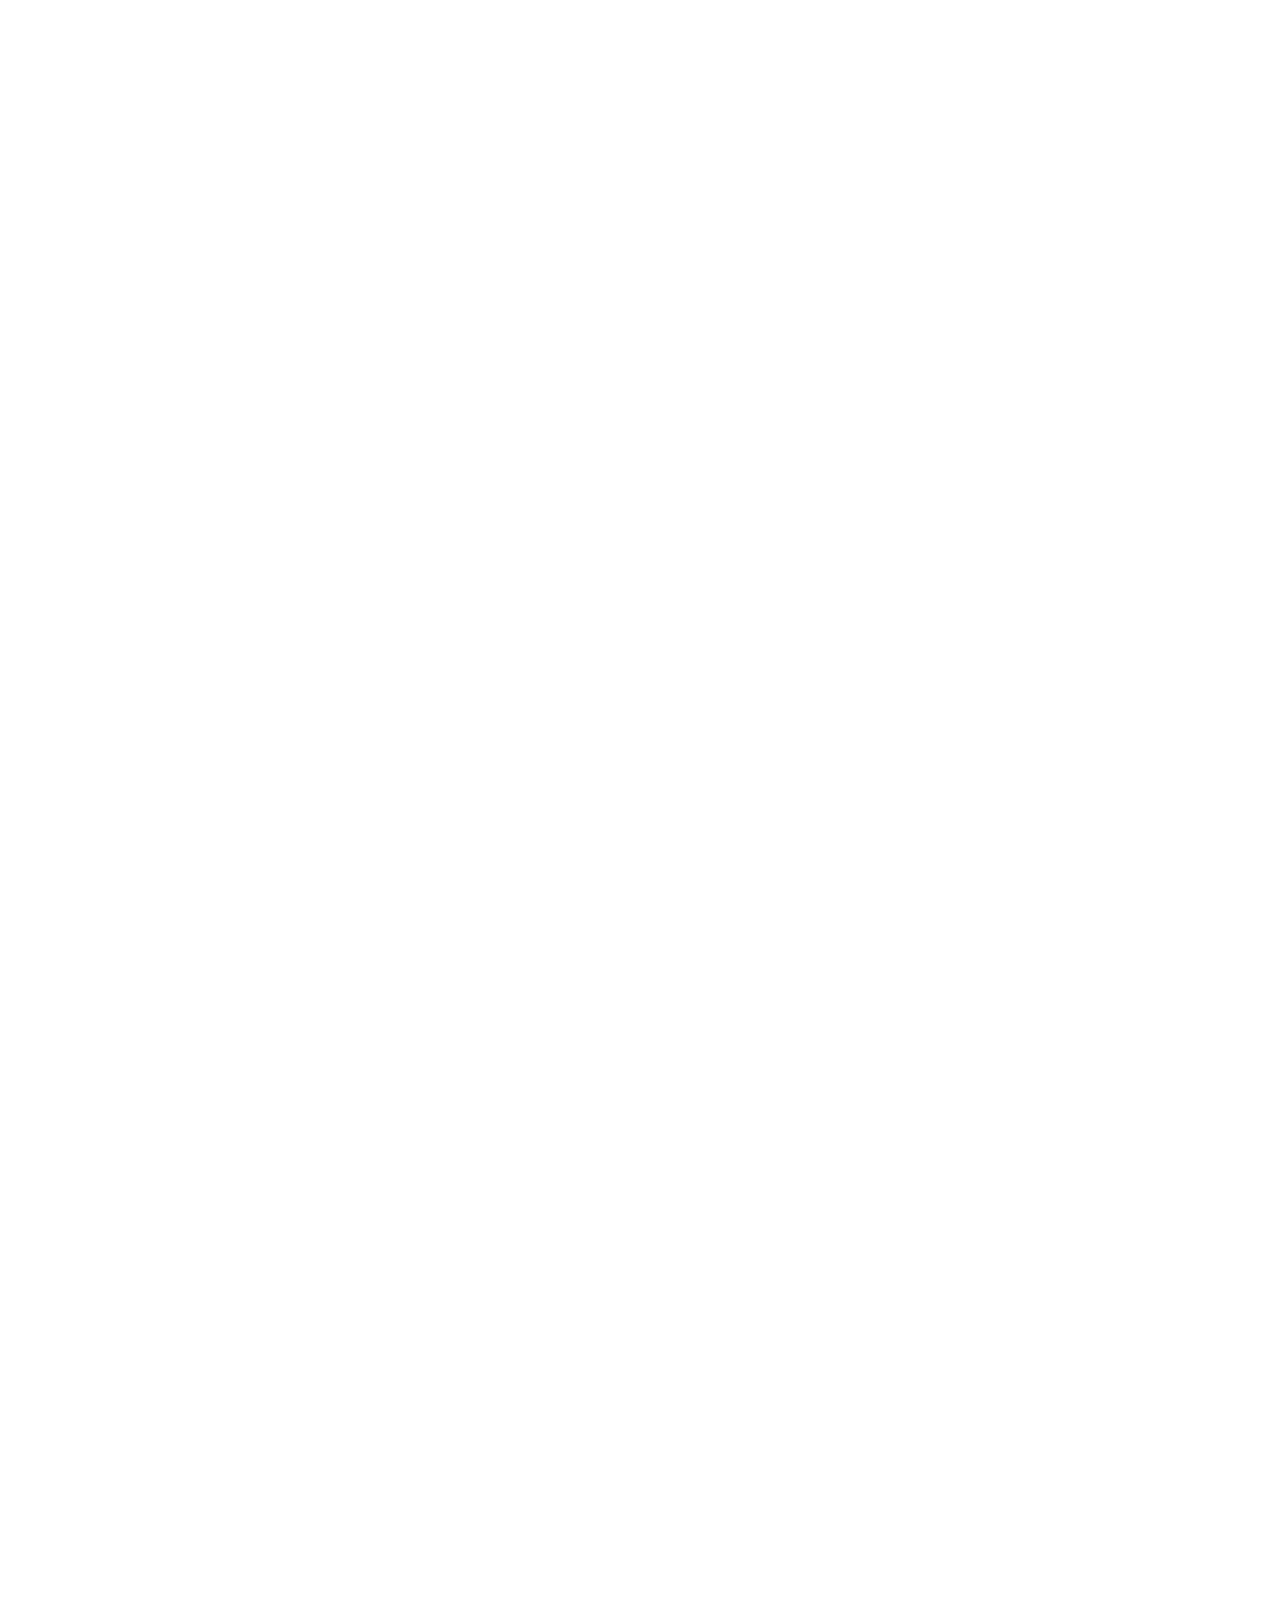
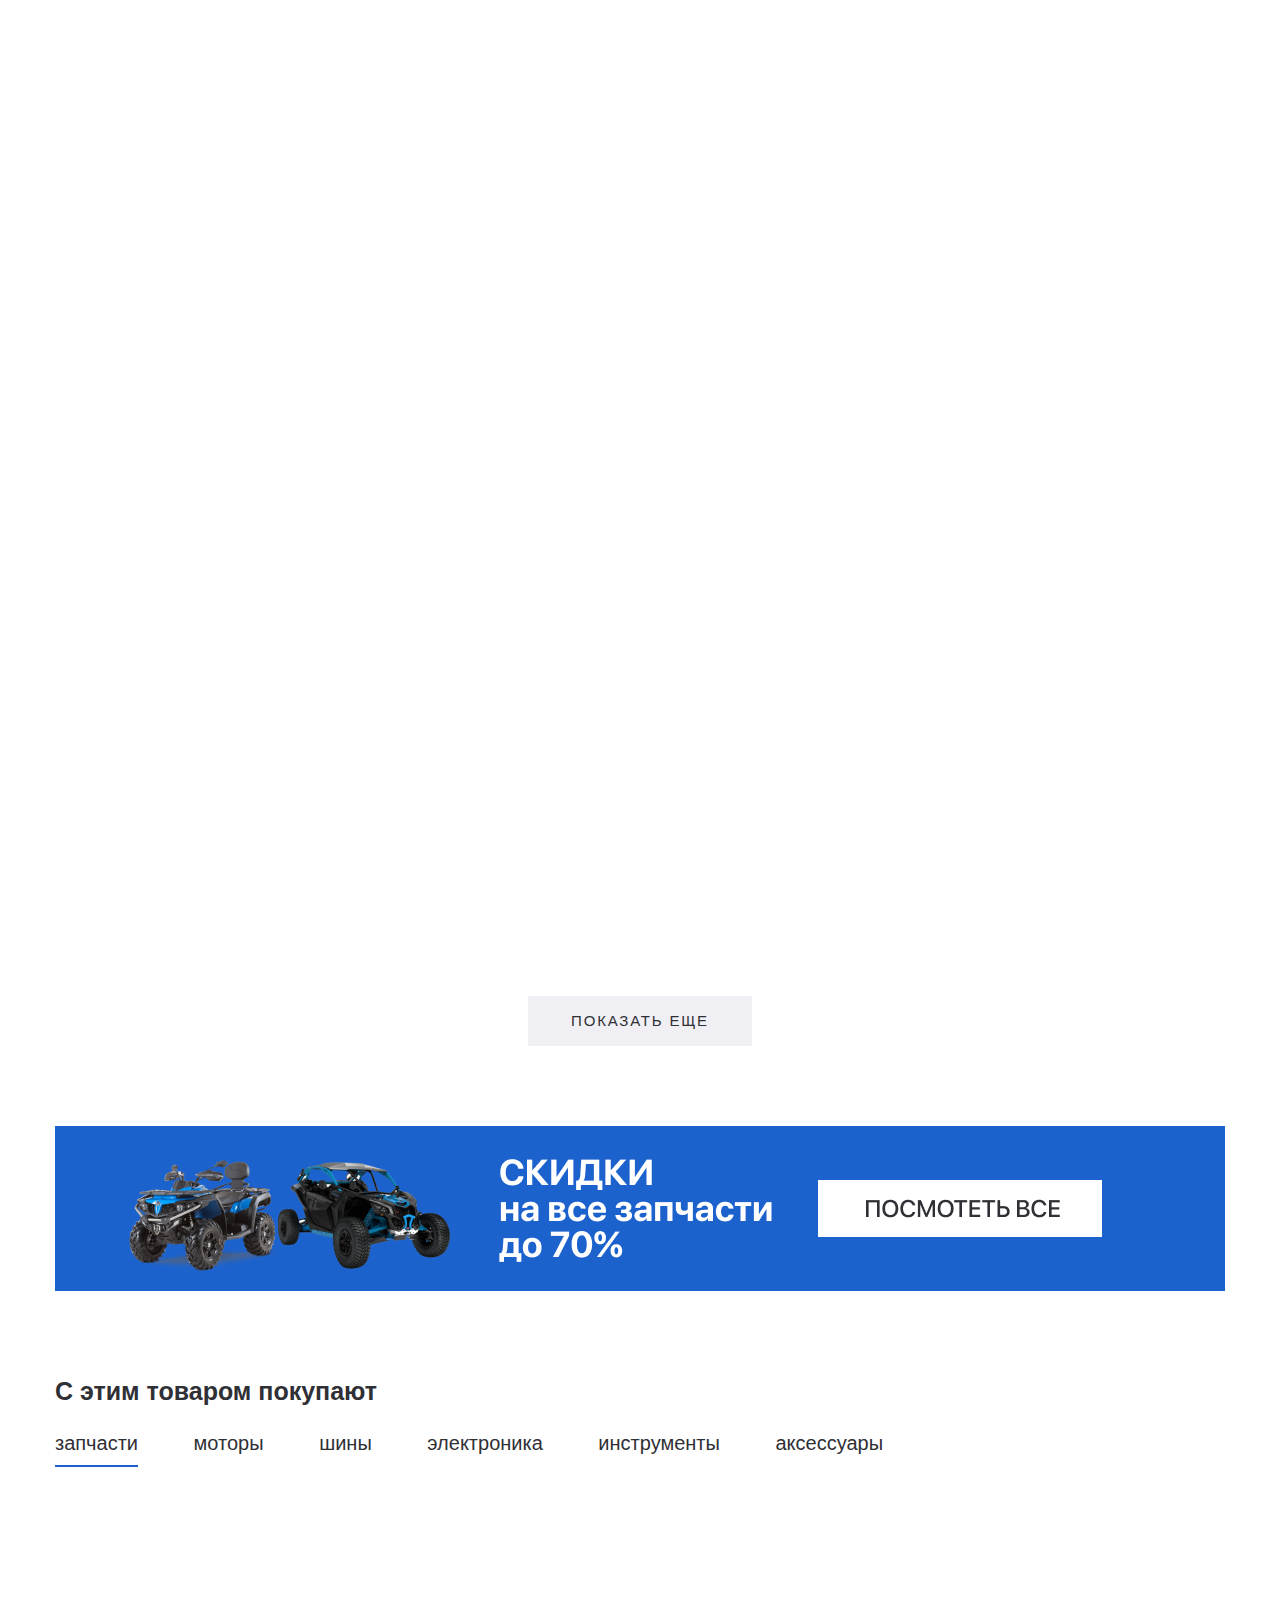
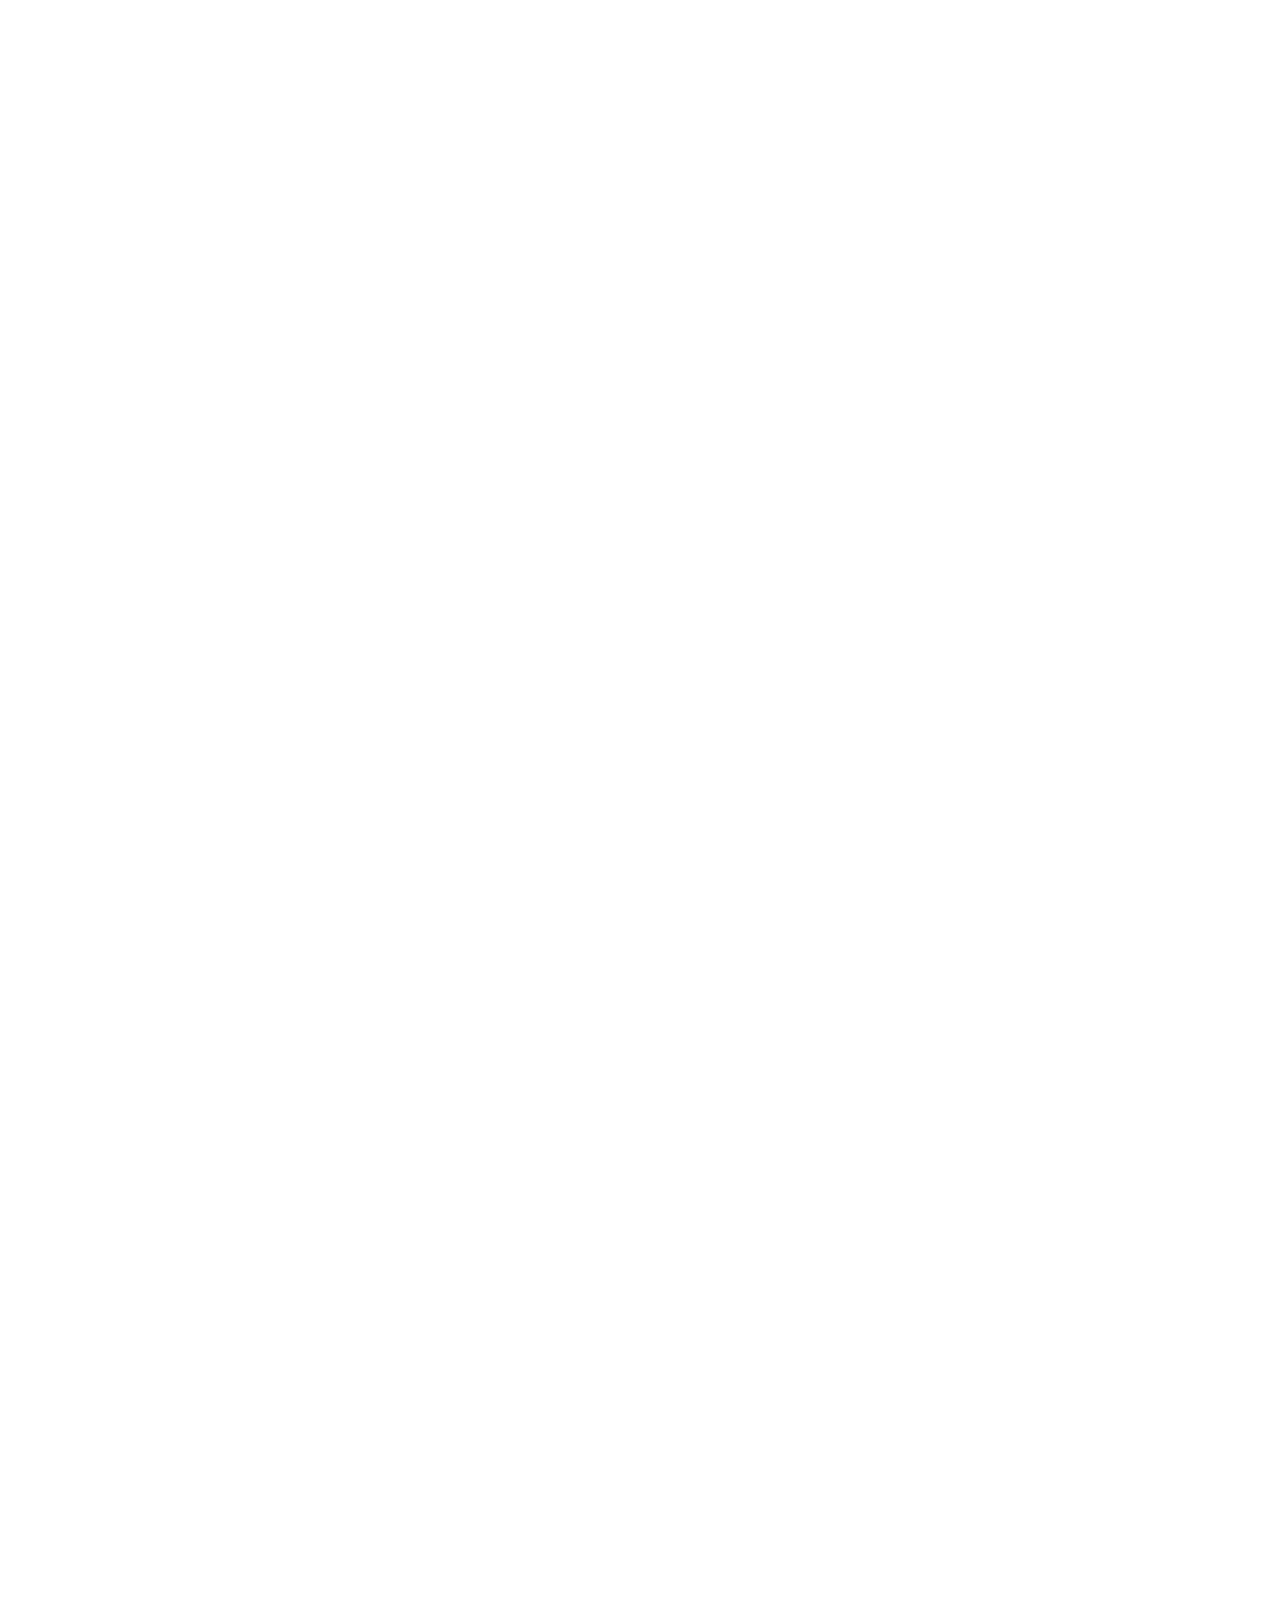
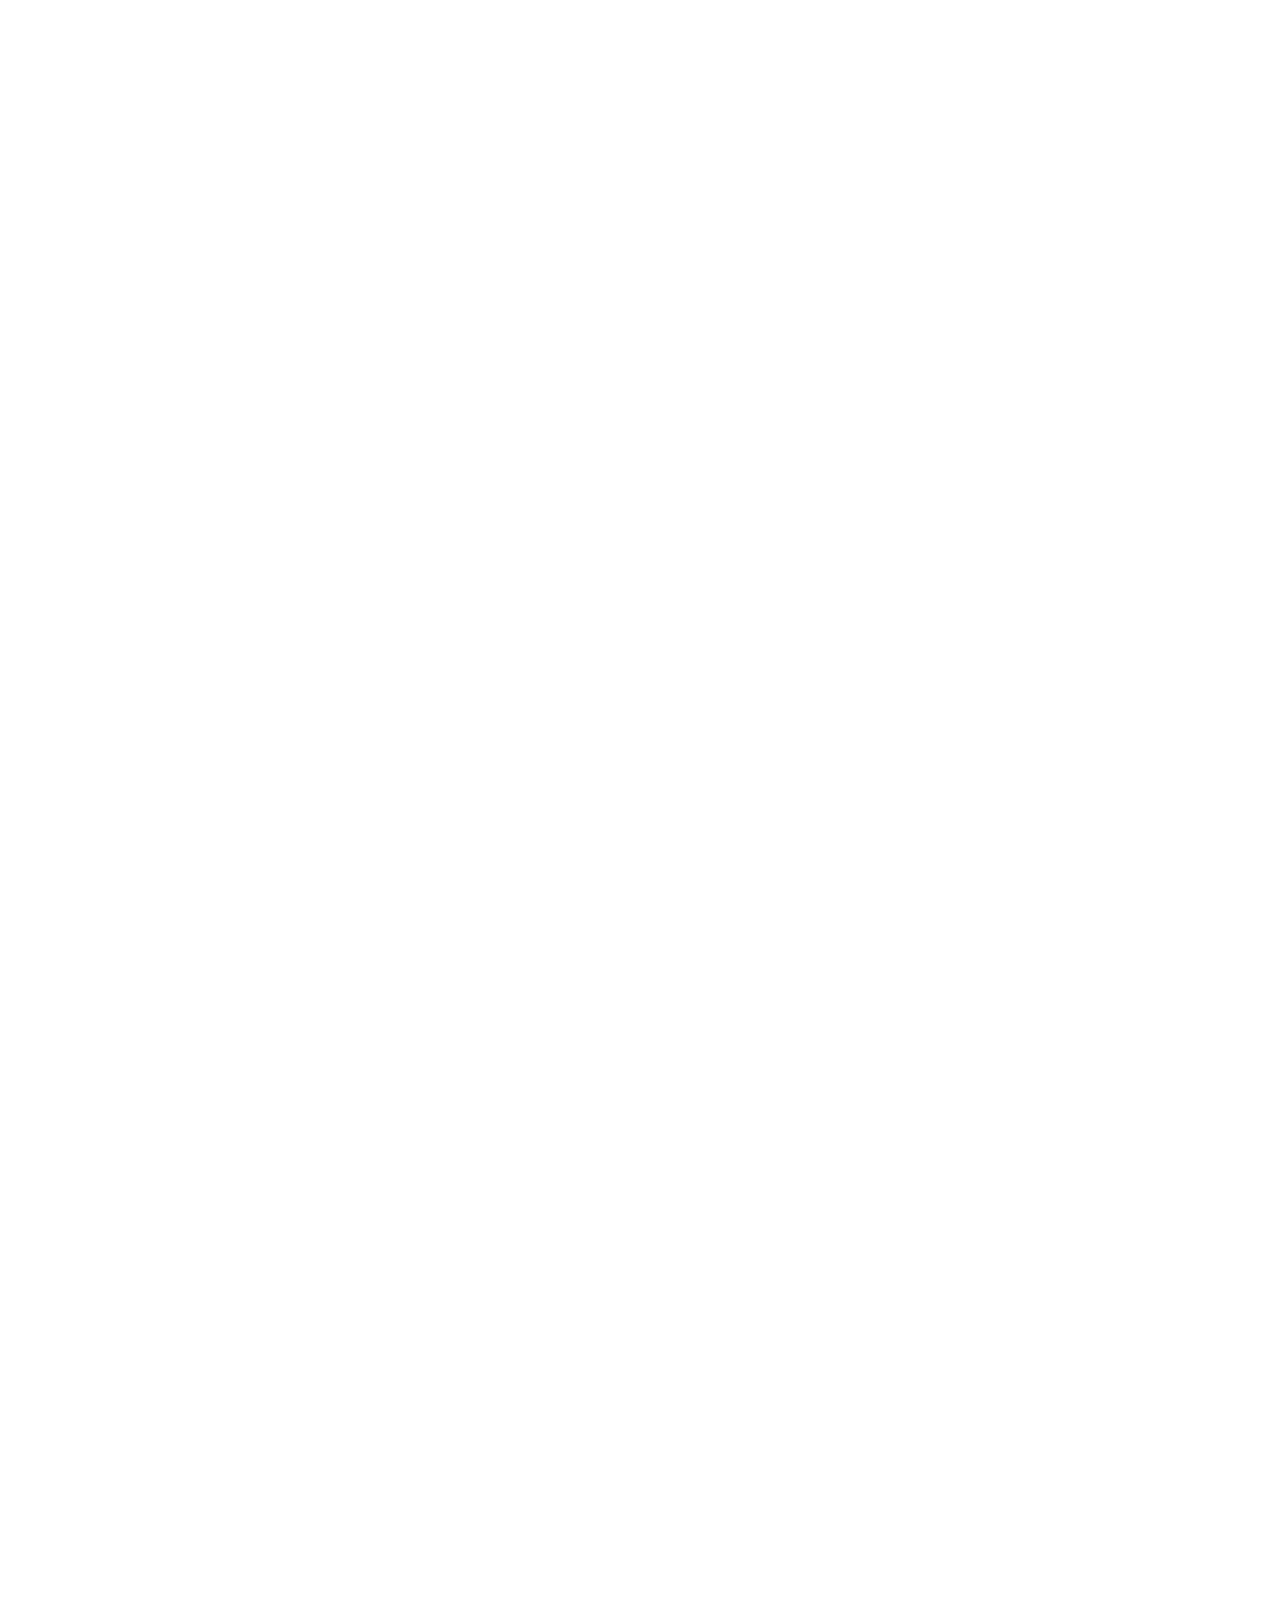
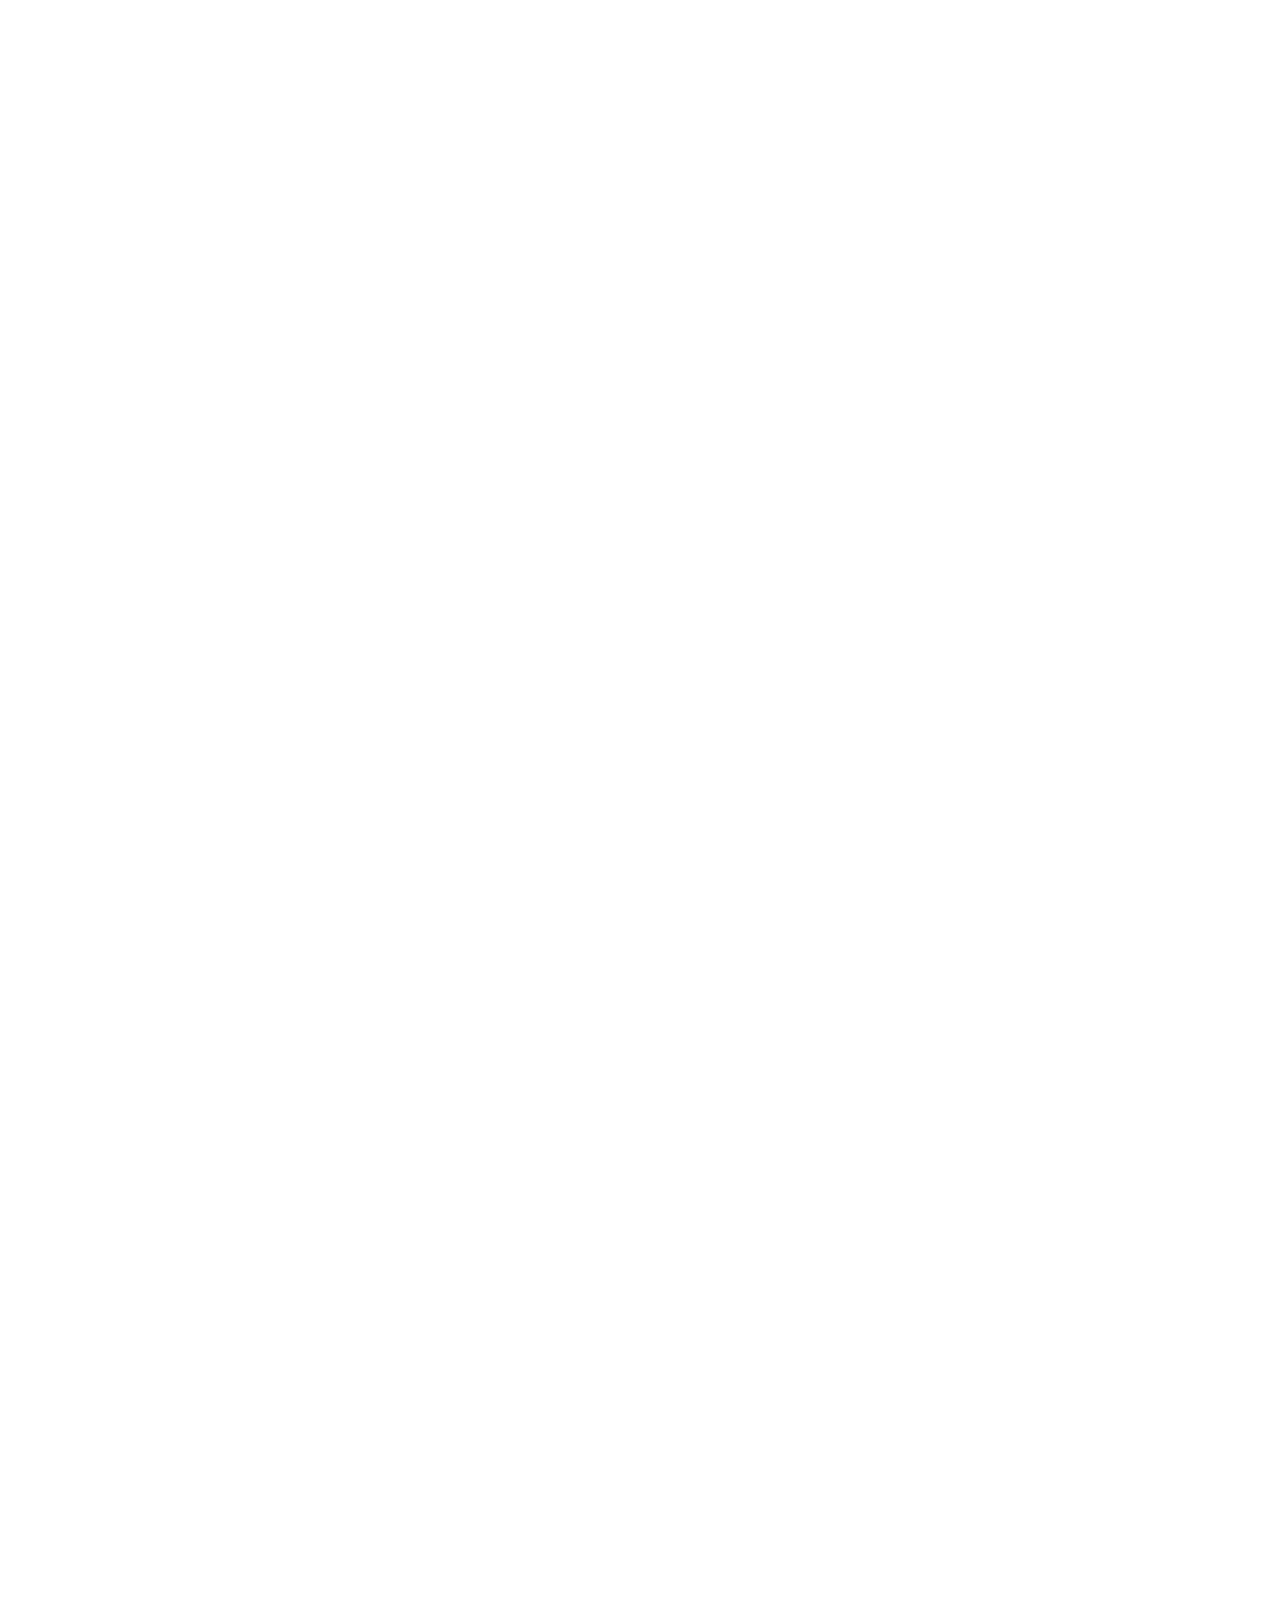
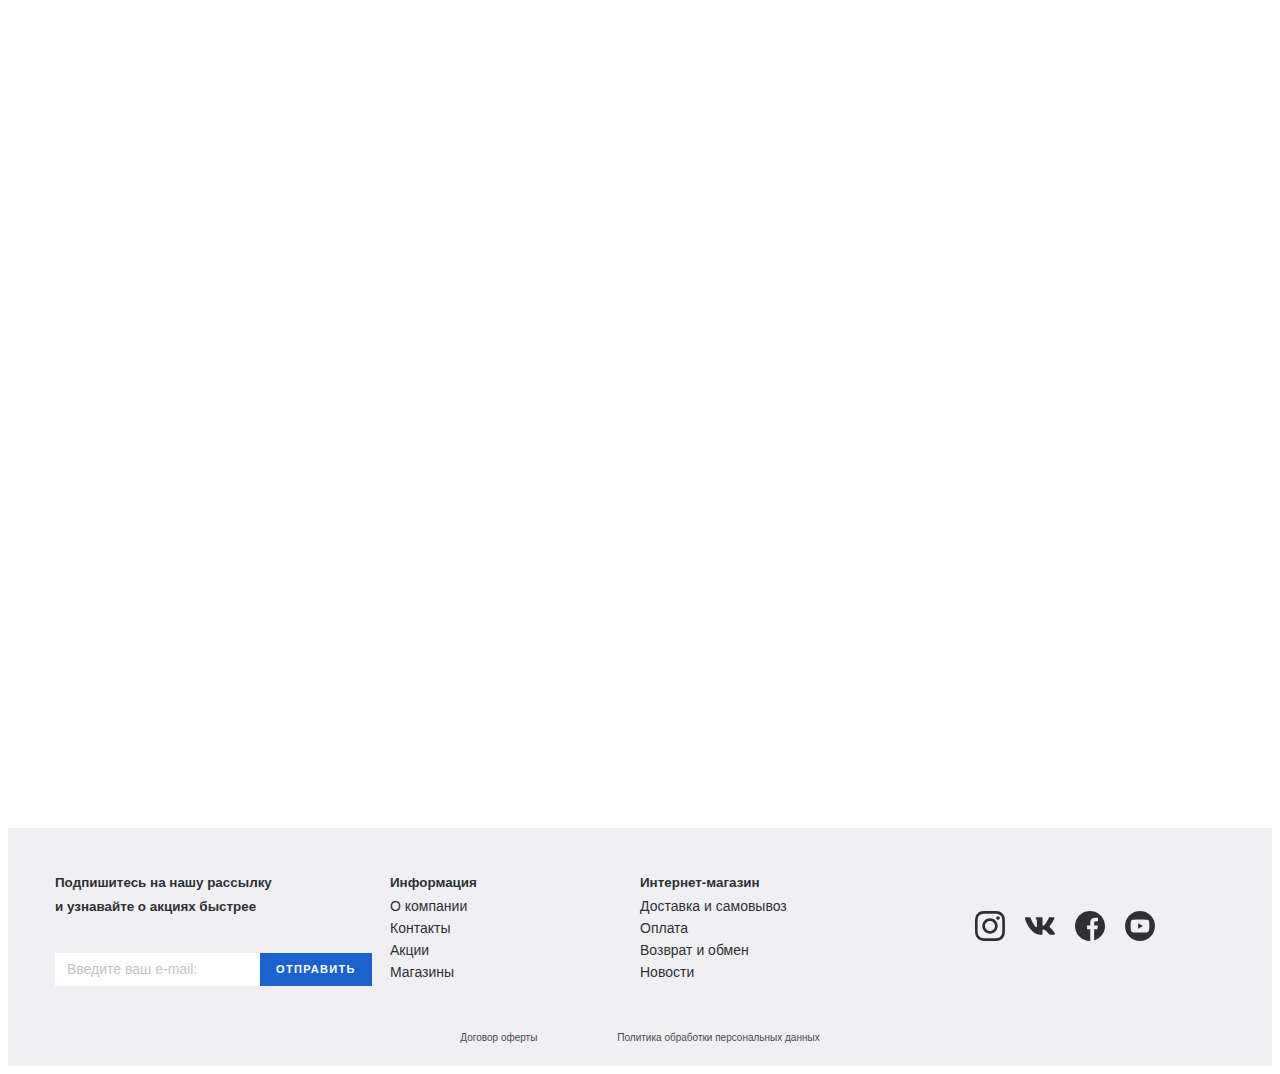
==== commit ce9c68ad: "Update index.html" ====
--- a/index.html
+++ b/index.html
@@ -1250,7 +1250,7 @@
 
 
 	<script src="https://code.jquery.com/jquery-3.5.1.min.js"></script>
-<!-- 	<link href="https://fonts.googleapis.com/css2?family=Barlow+Condensed:wght@400;700&display=swap" rel="stylesheet"> -->
+
 <script src="js/slick.min.js"></script>
 <script src="js/script.js"></script>
 
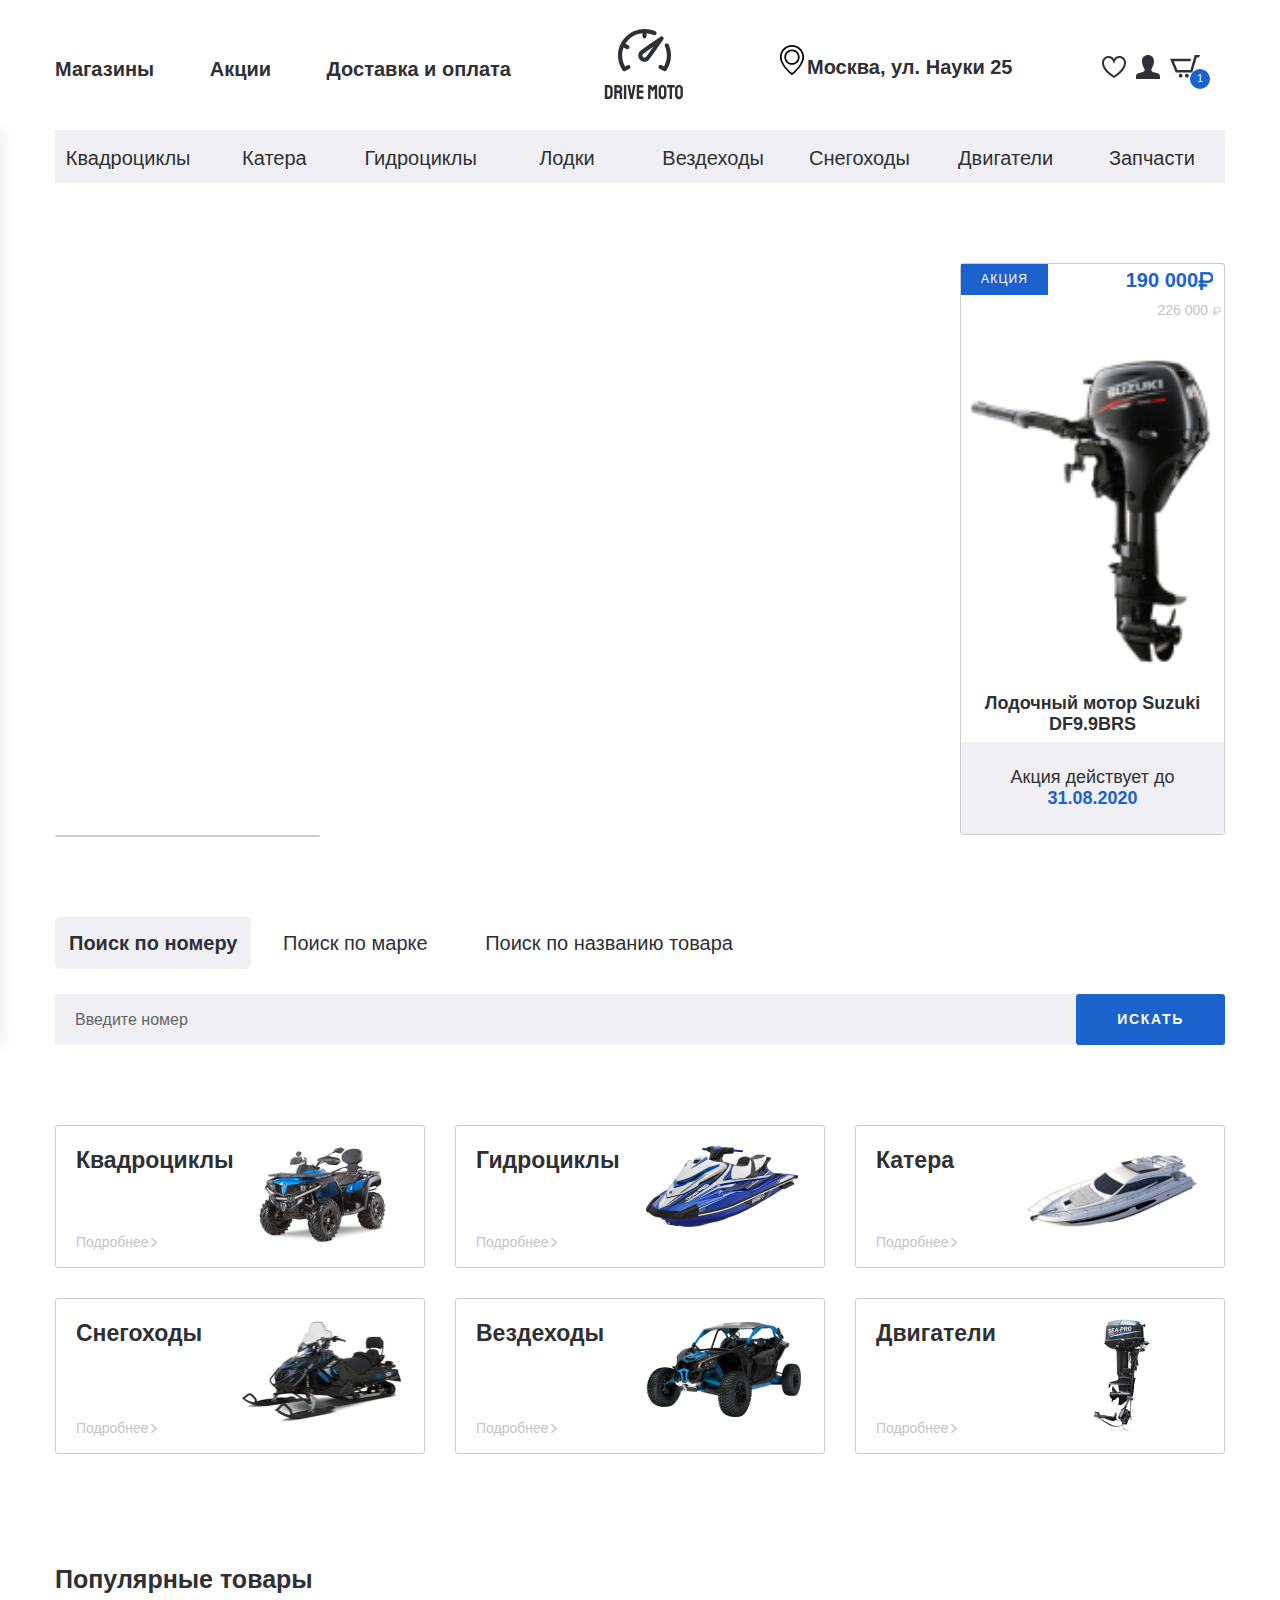
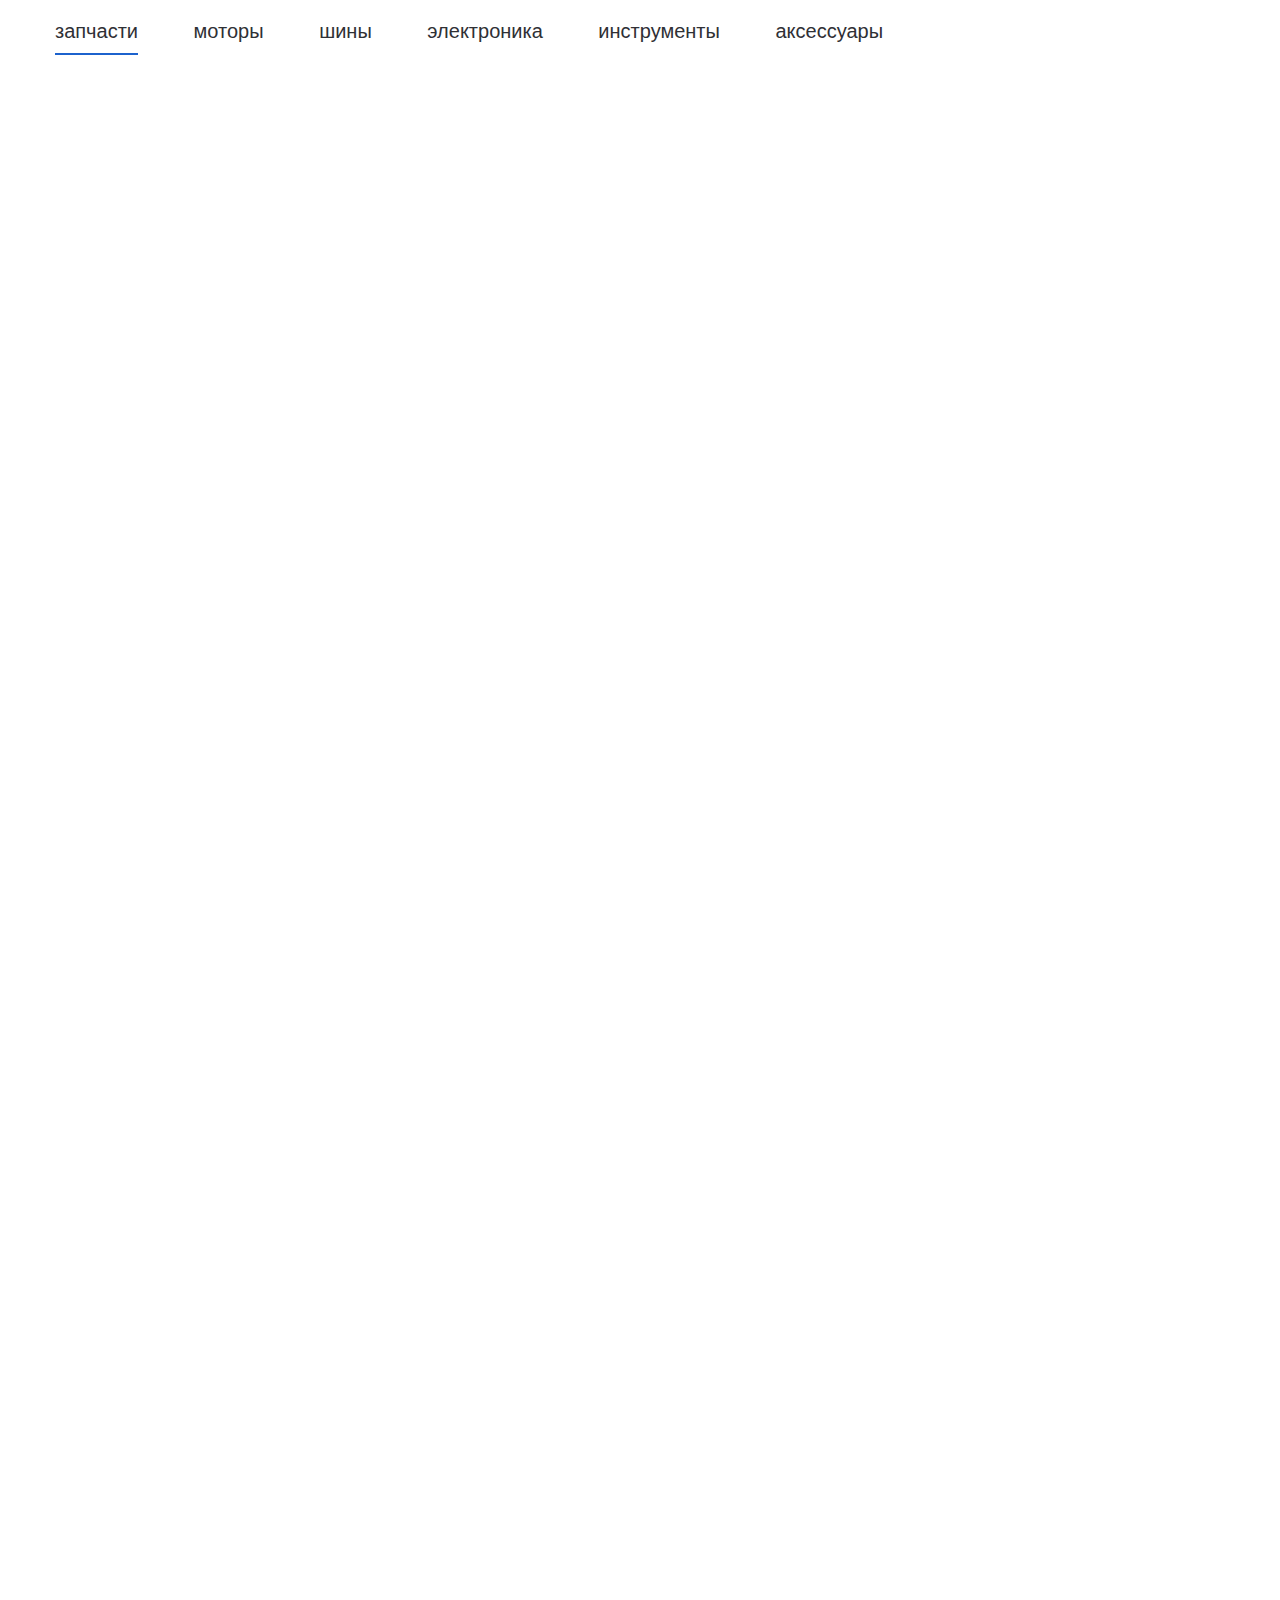
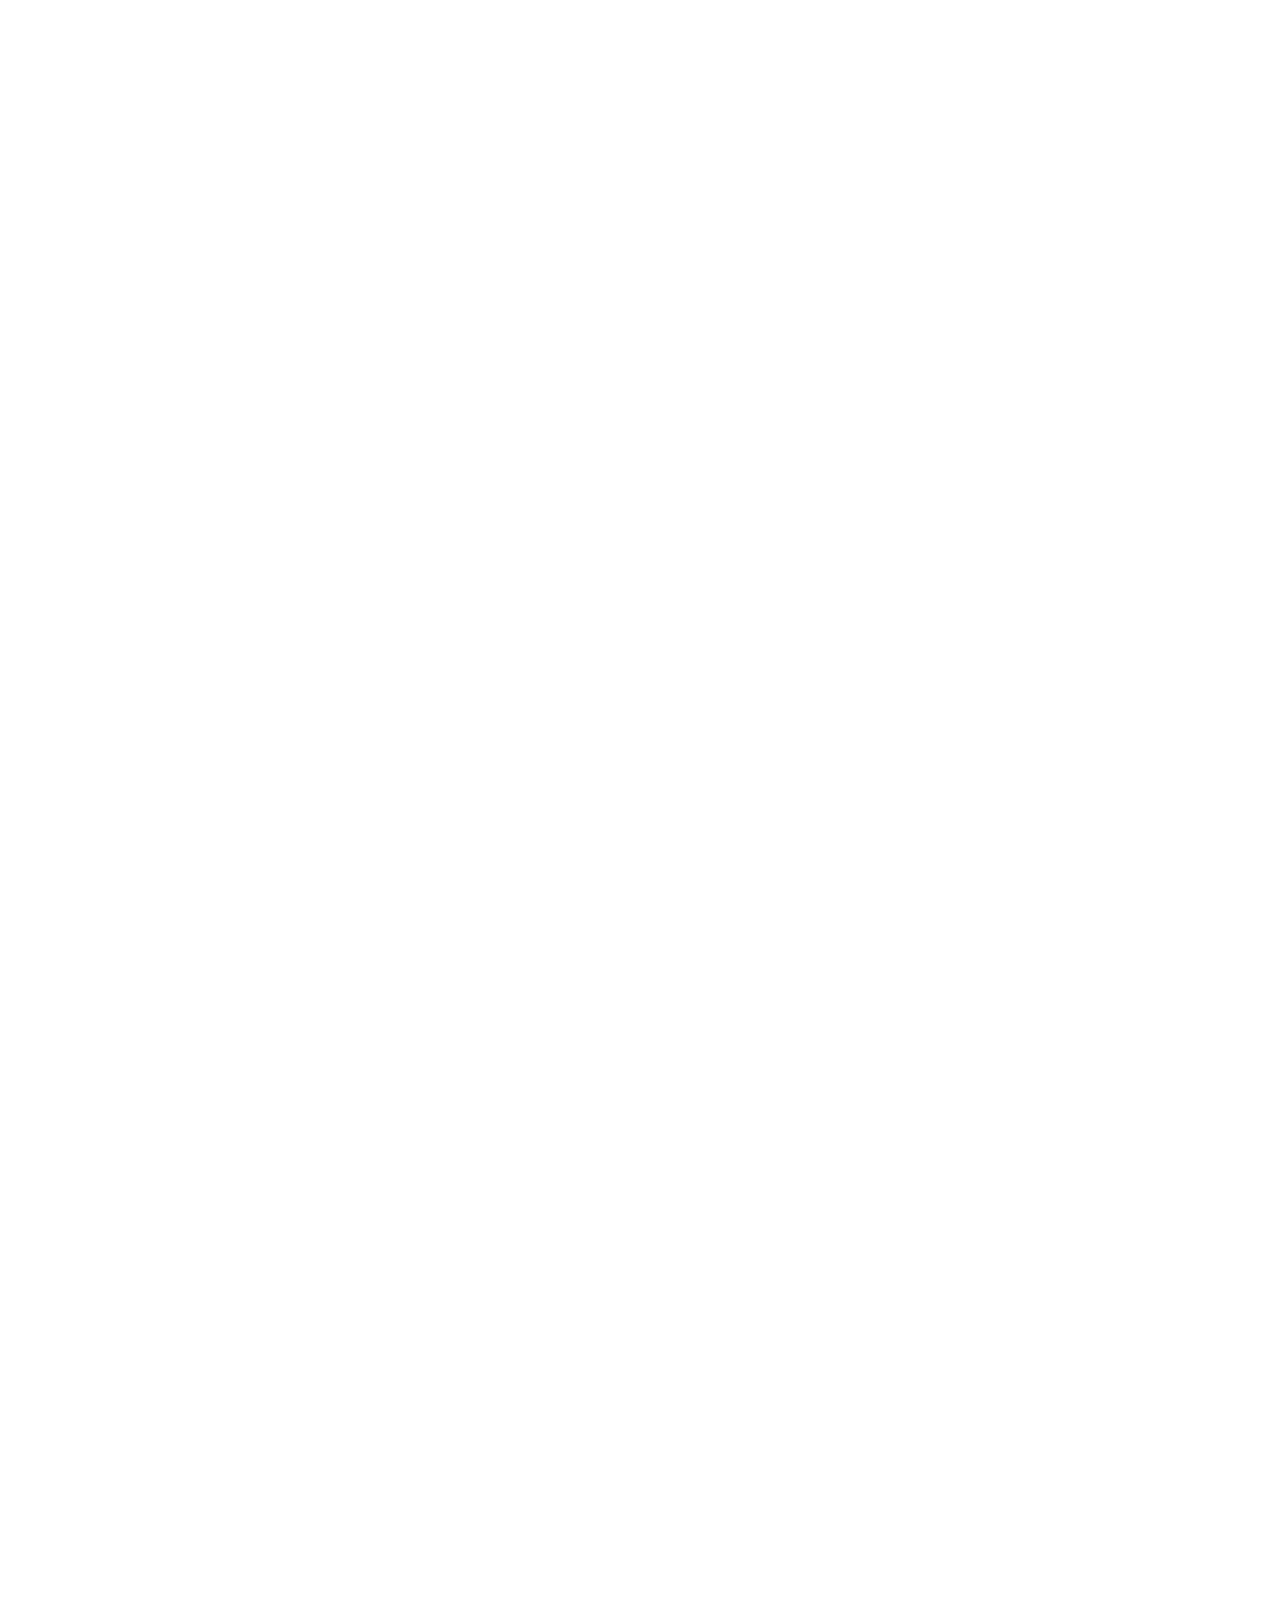
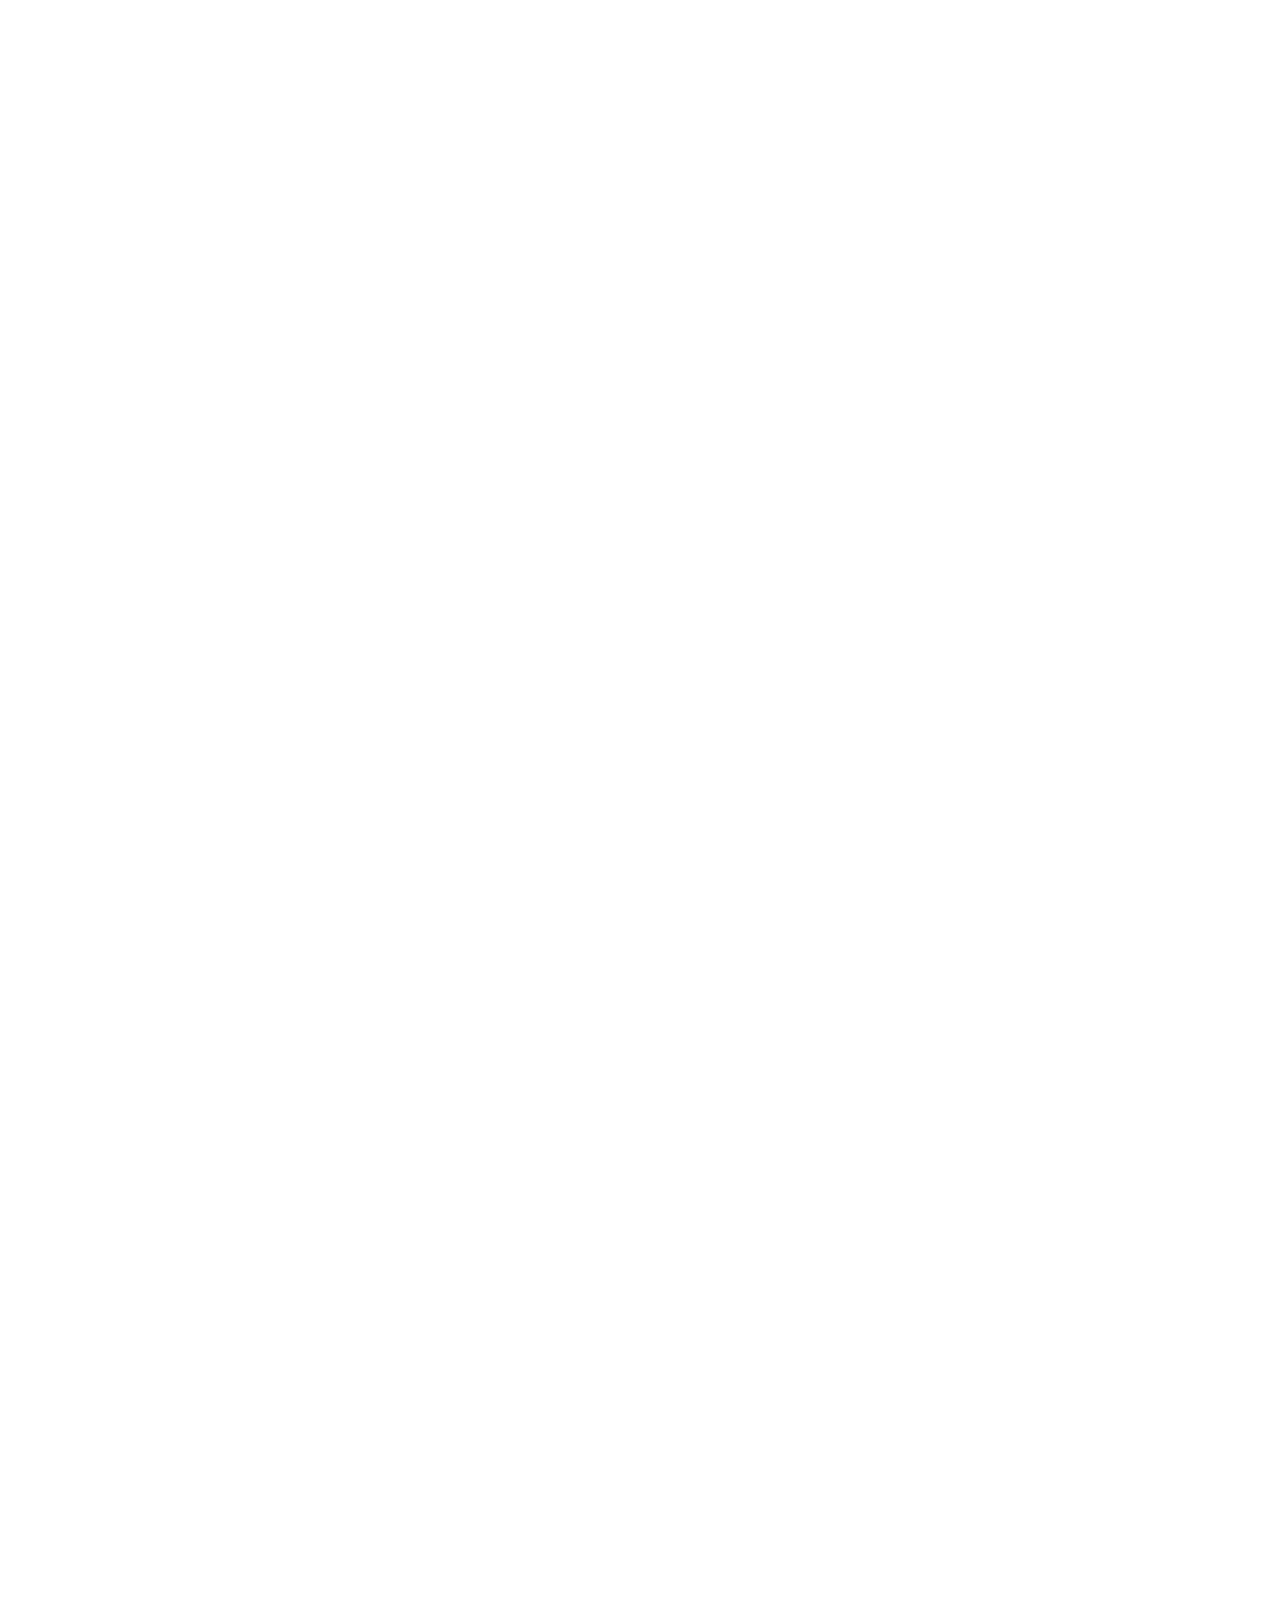
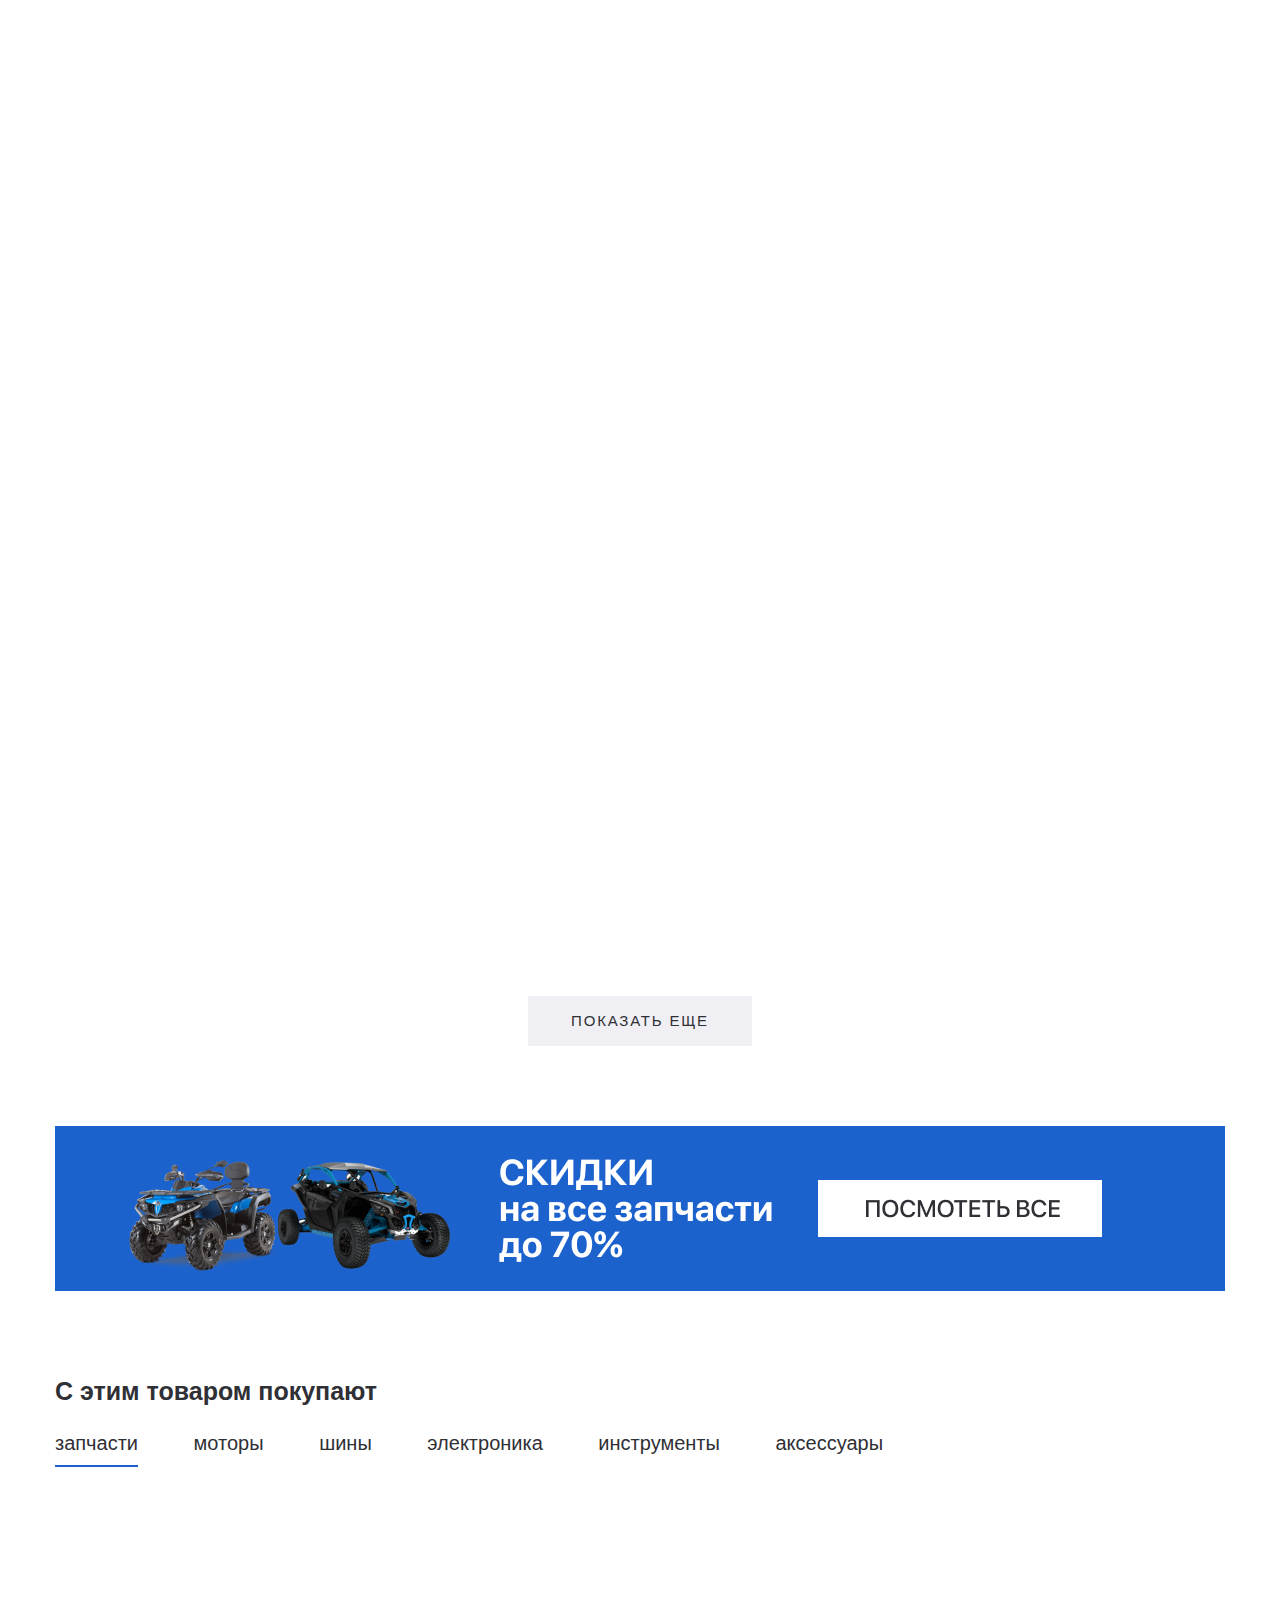
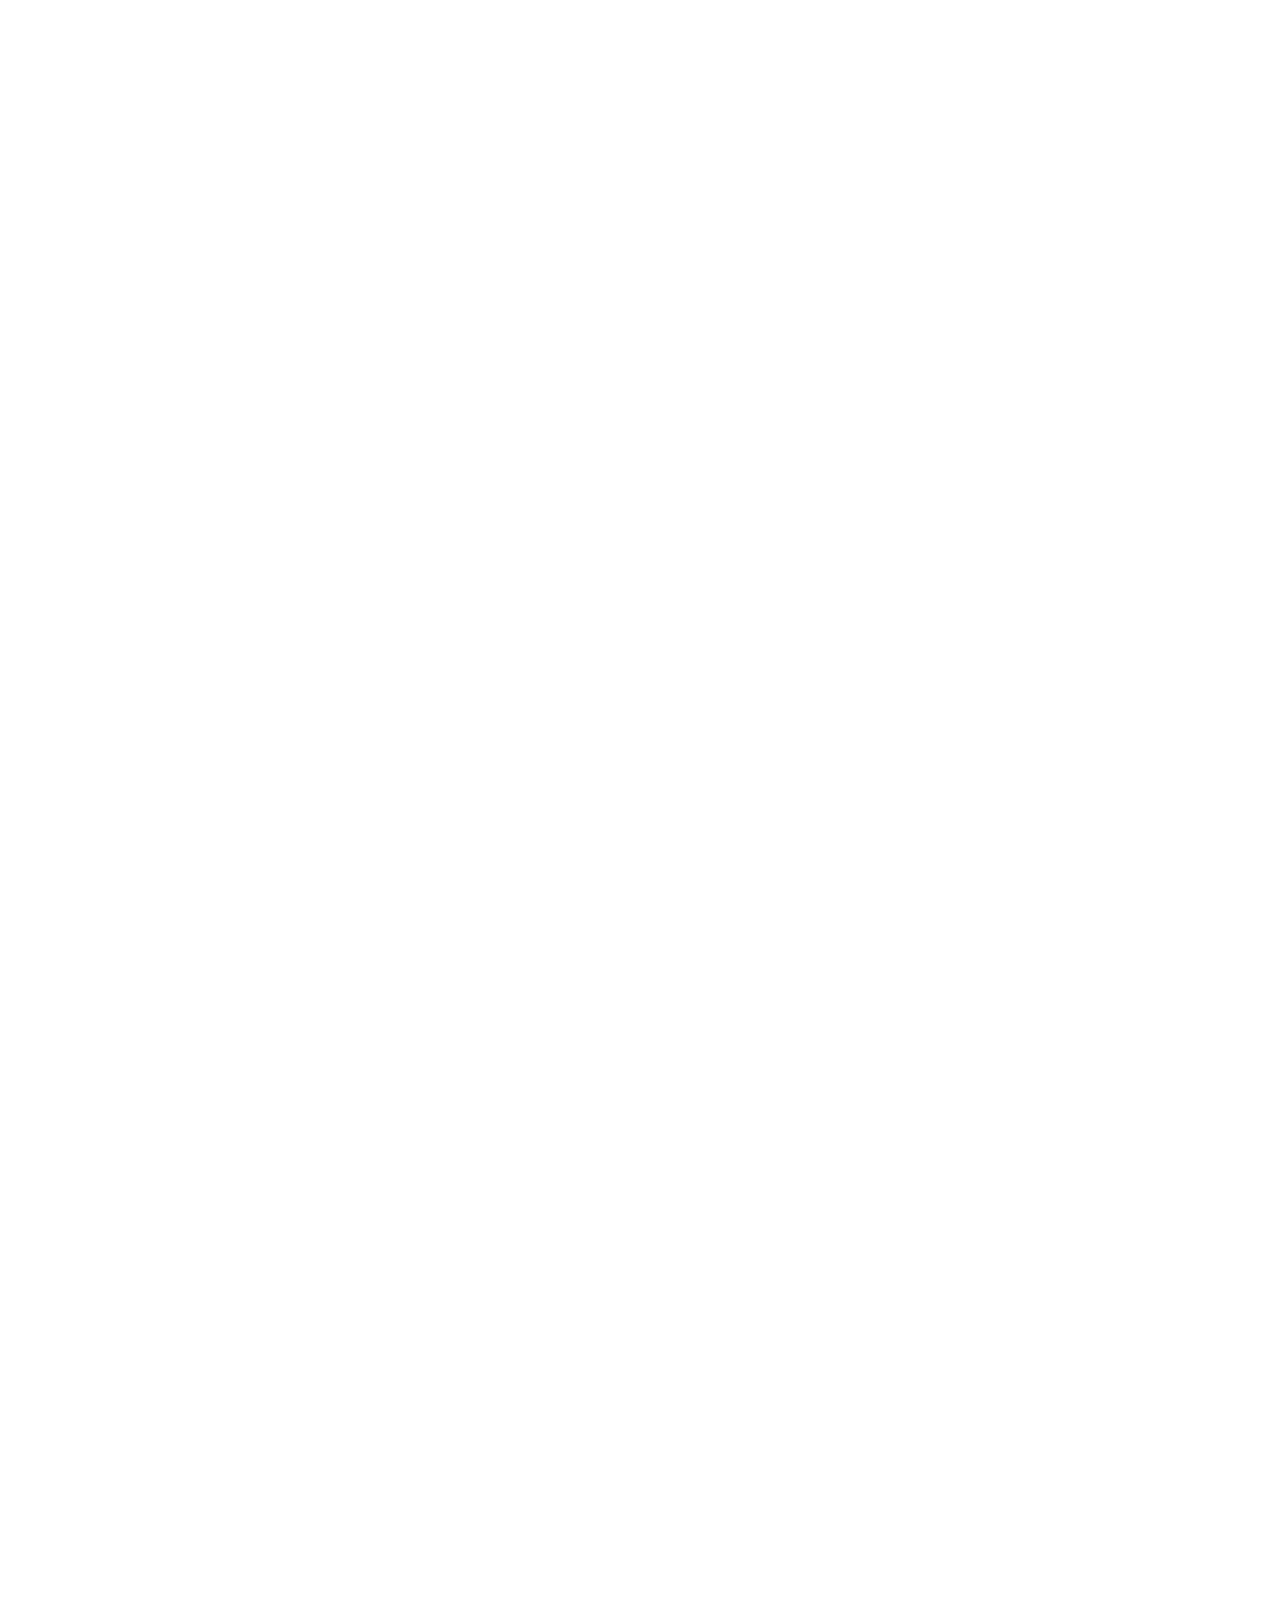
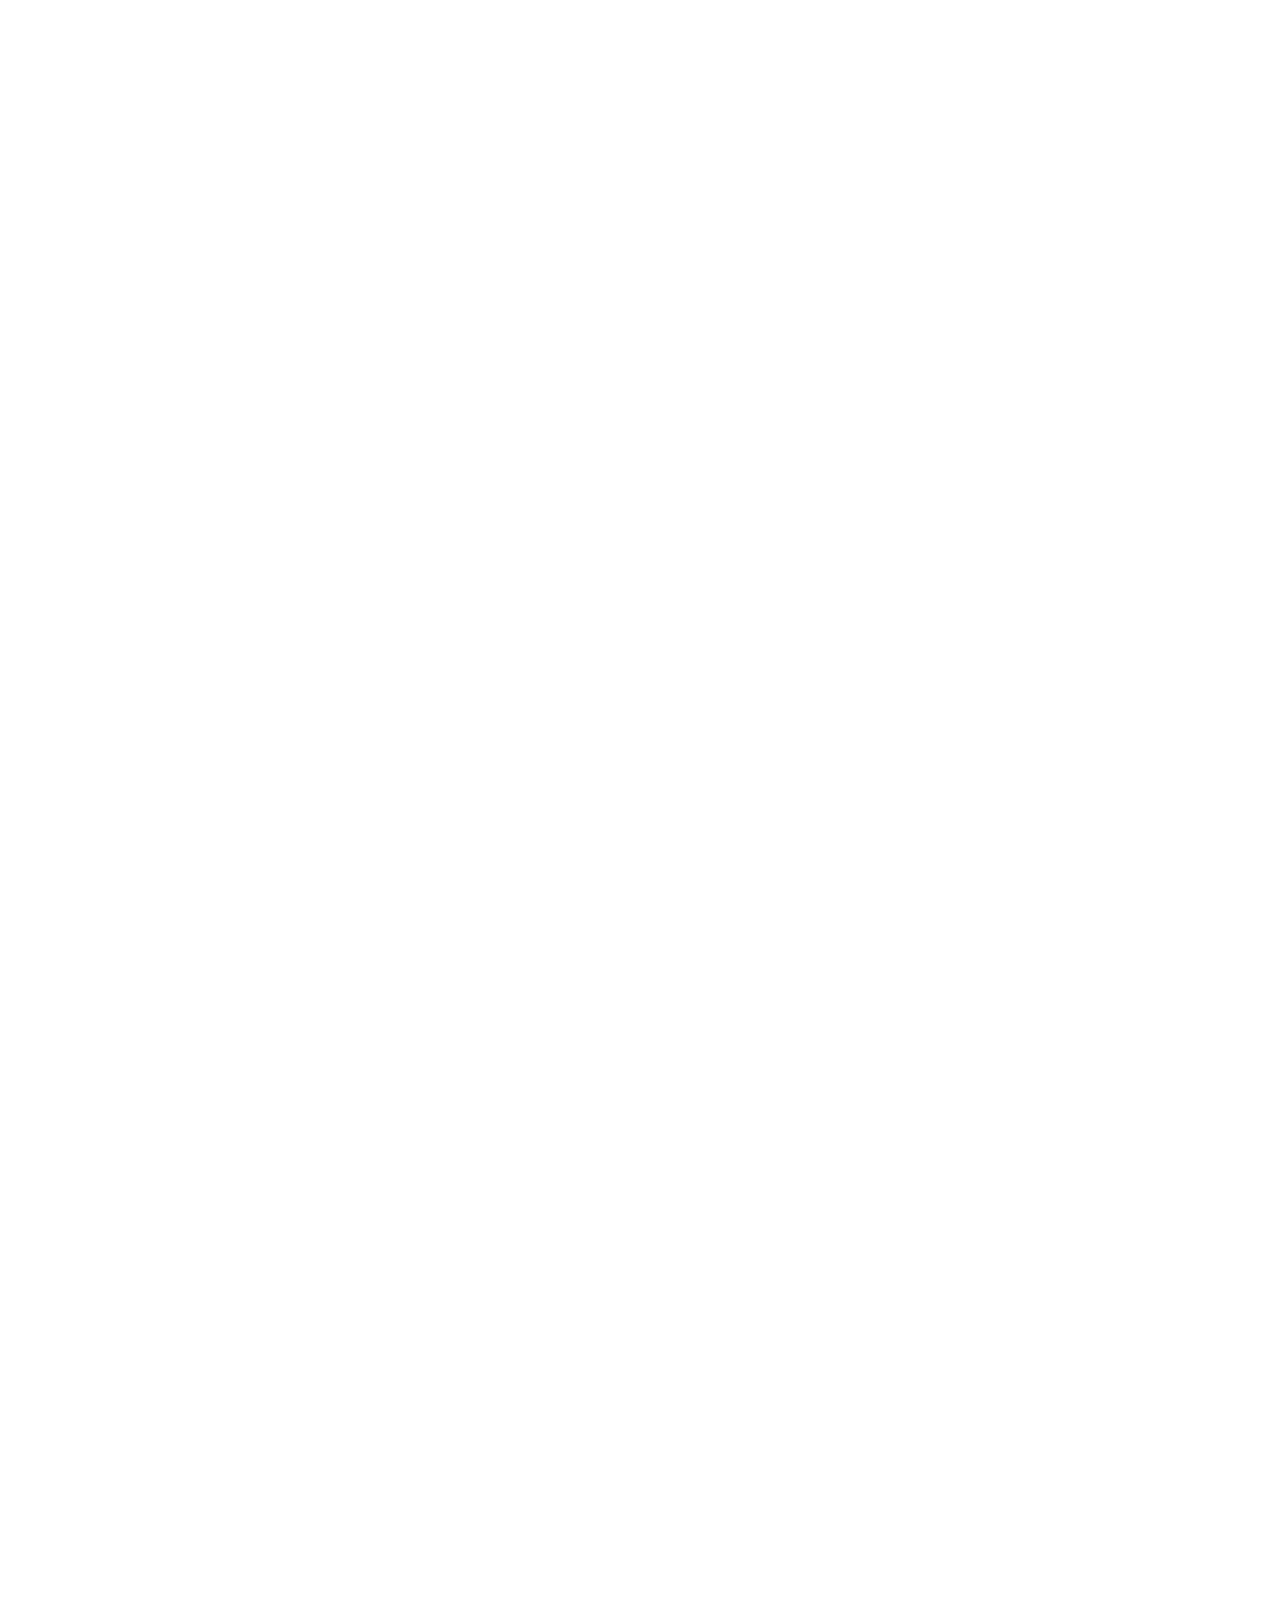
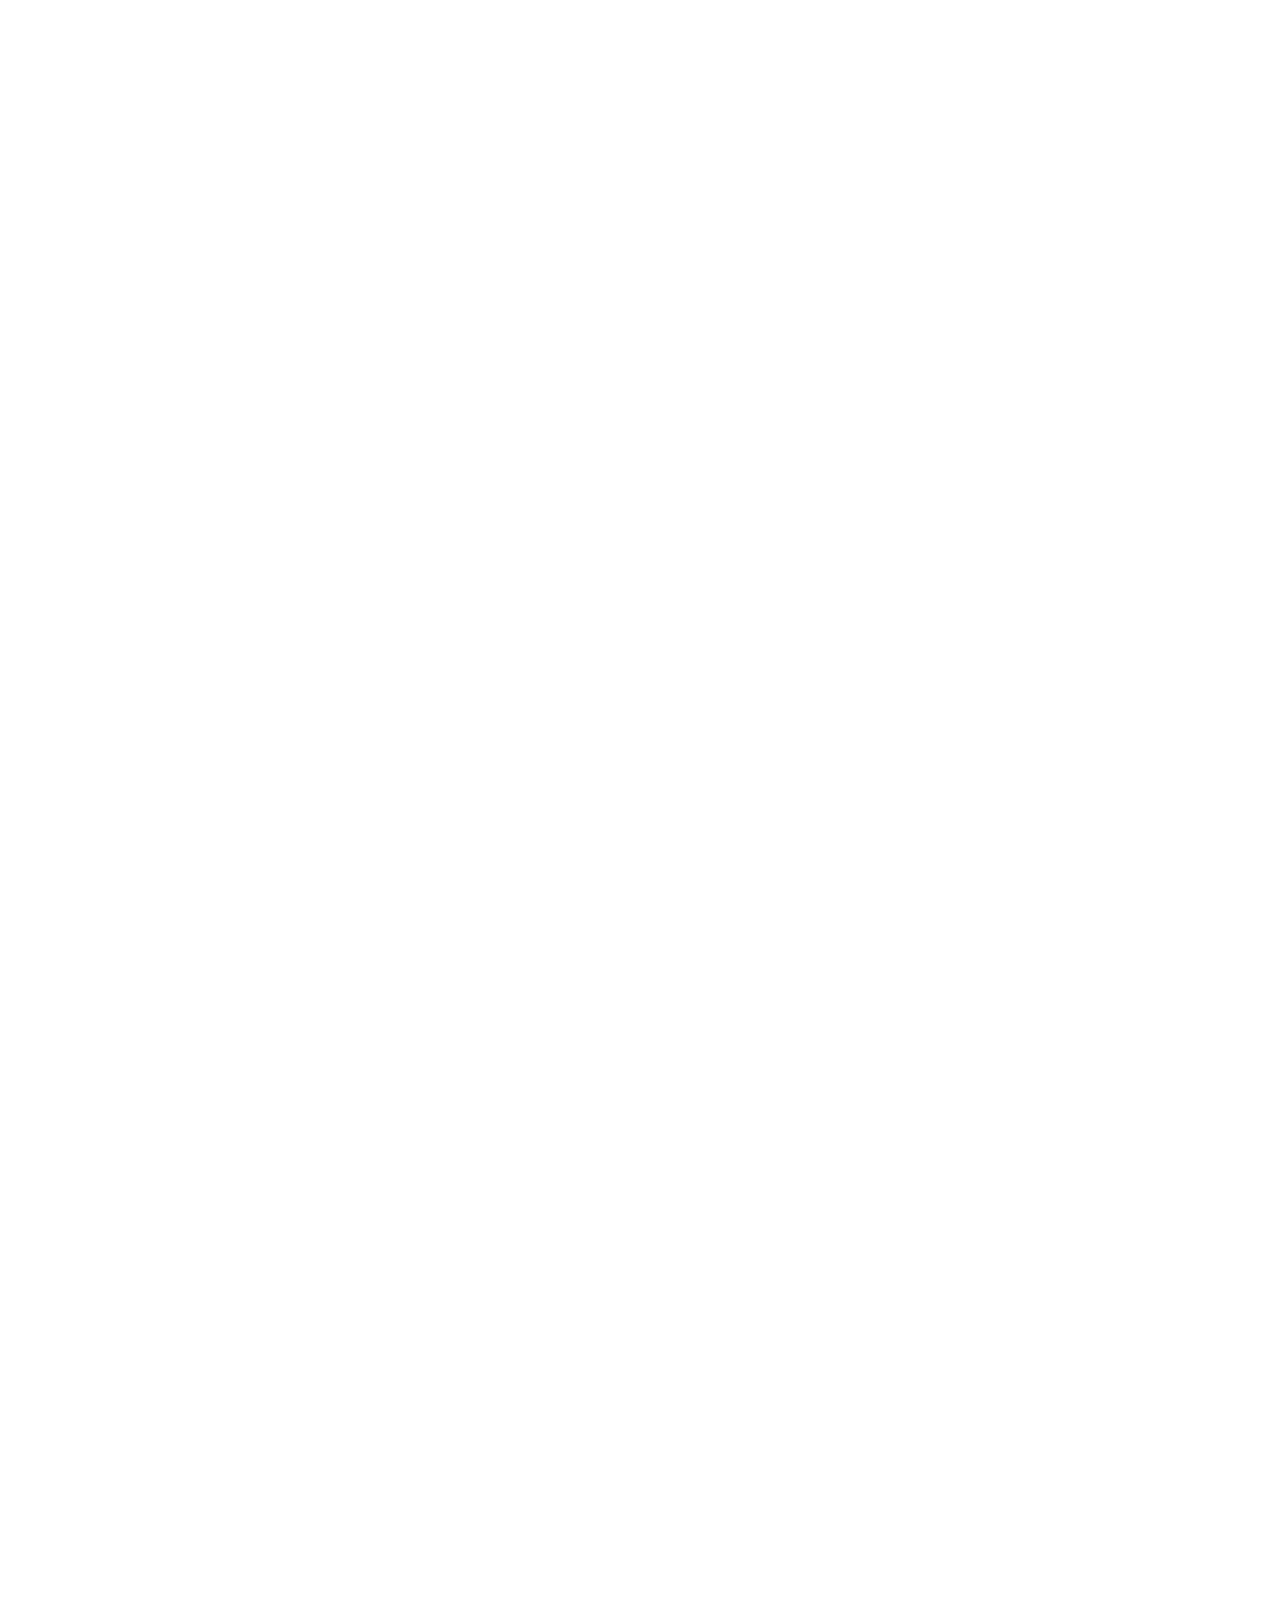
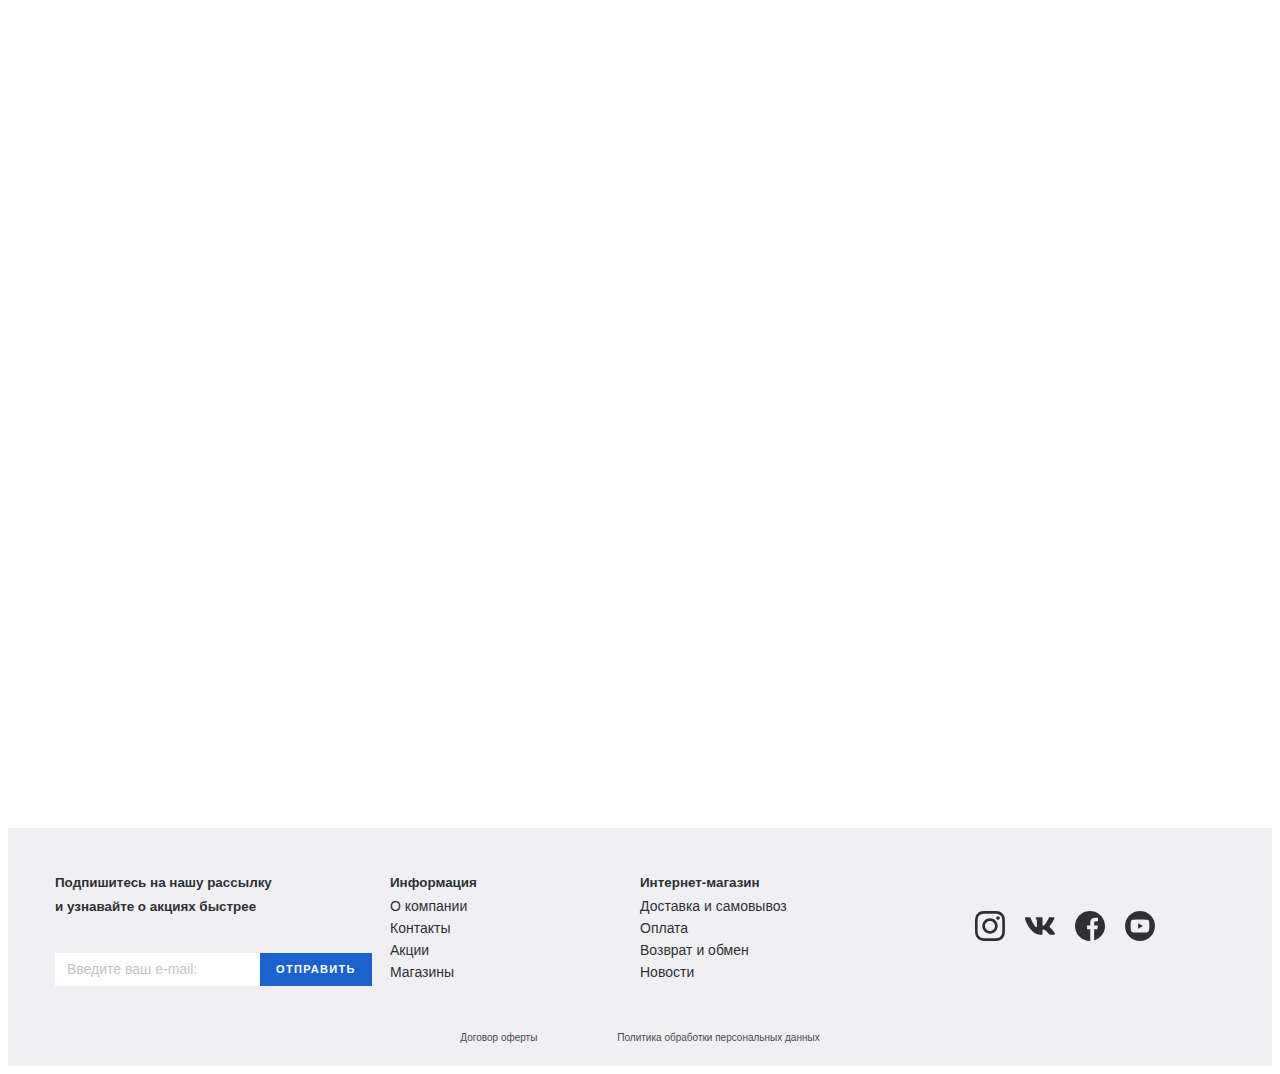
==== commit c943e3d2: "Update index.html" ====
--- a/index.html
+++ b/index.html
@@ -1250,7 +1250,6 @@
 
 
 	<script src="https://code.jquery.com/jquery-3.5.1.min.js"></script>
-
 <script src="js/slick.min.js"></script>
 <script src="js/script.js"></script>
 
